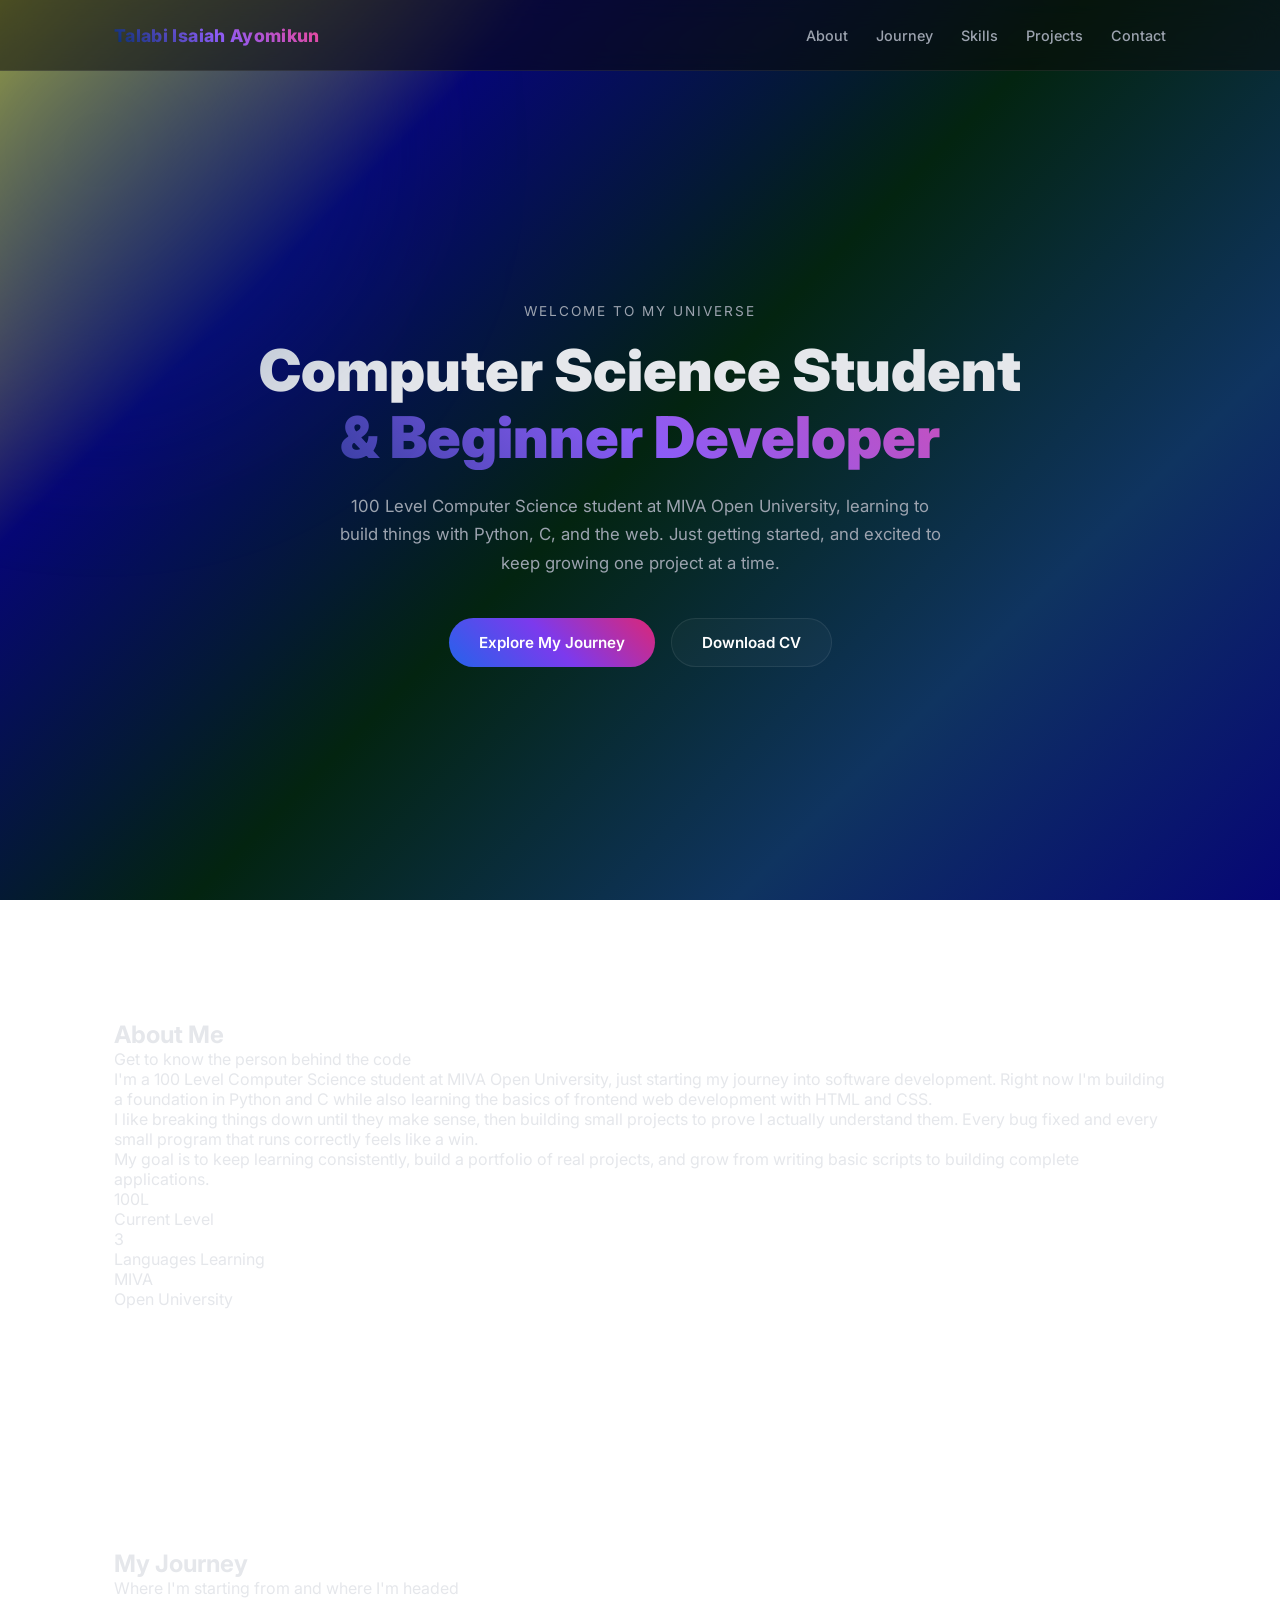
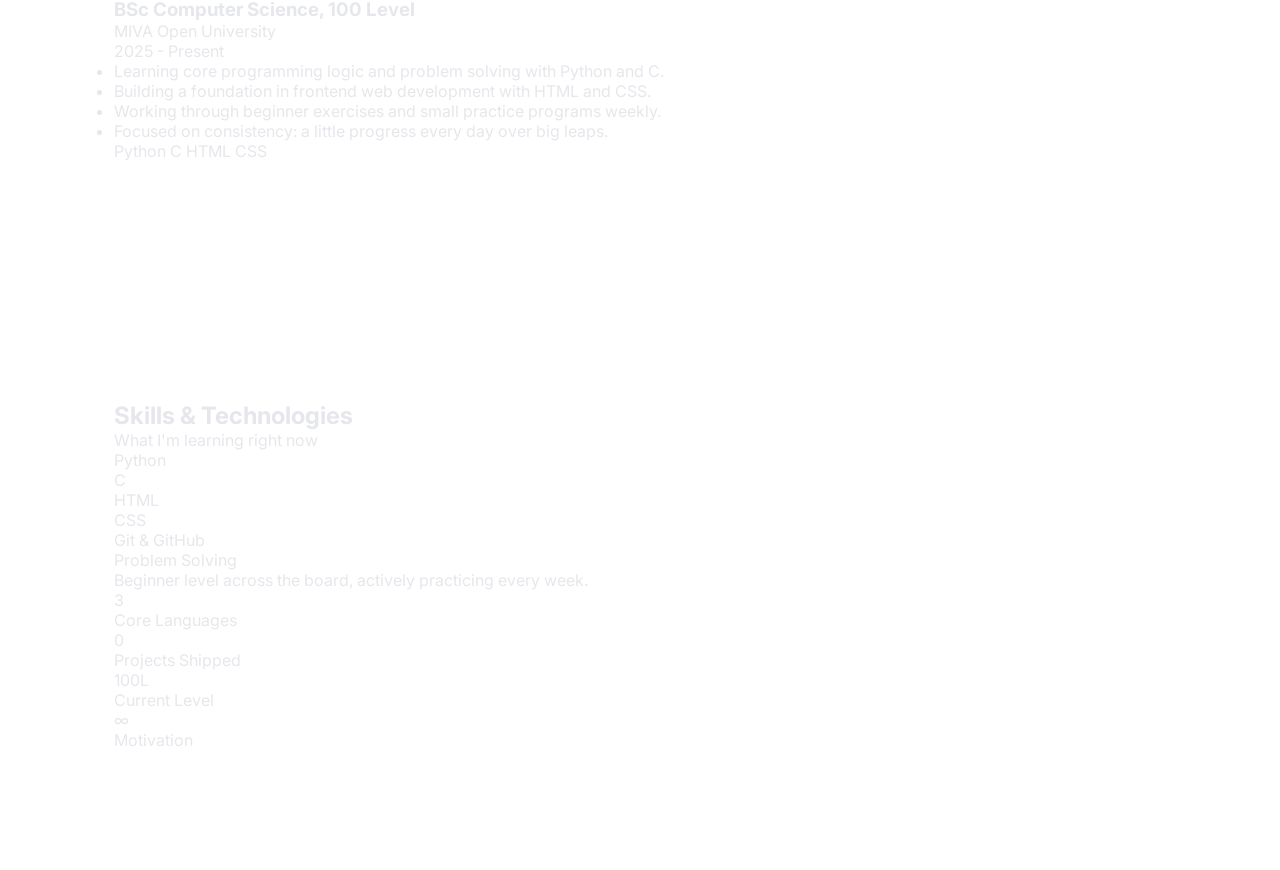
==== index.html @ 79f6e49f "first commit" ====
<!DOCTYPE html>
<html lang="en">
<head>
<meta charset="UTF-8">
<meta name="viewport" content="width=device-width, initial-scale=1.0">
<title>Talabi Isaiah Ayoikun - Portfolio</title>
<link rel="preconnect" href="https://fonts.googleapis.com">
<link rel="preconnect" href="https://fonts.gstatic.com" crossorigin>
<link href="https://fonts.googleapis.com/css2?family=Inter:wght@400;500;600;700;800;900&display=swap" rel="stylesheet">
<link rel="stylesheet" href="style.css">
</head>
<body>

<nav>
  <div class="container">
    <div class="logo"><span>Talabi Isaiah Ayomikun</span></div>
    <ul class="nav-links">
      <li><a href="#about">About</a></li>
      <li><a href="#journey">Journey</a></li>
      <li><a href="#skills">Skills</a></li>
      <li><a href="#projects">Projects</a></li>
      <li><a href="#contact">Contact</a></li>
    </ul>
  </div>
</nav>

<div class="glow" style="width:500px;height:500px;top:-100px;left:-150px;background:var(--blue);"></div>
<div class="glow" style="width:500px;height:500px;top:200px;right:-200px;background:var(--white);"></div>
<div class="glow" style="width:400px;height:400px;bottom:0;left:20%;background:var(--green);"></div>

<header class="hero" id="top">
  <div class="container hero-inner">
    <div class="eyebrow">Welcome to my universe</div>
    <h1 class="hero-title">
      Computer Science Student
      <span class="gradient-text">&amp; Beginner Developer</span>
    </h1>
    <p class="lede">
      100 Level Computer Science student at MIVA Open University, learning to build things
      with Python, C, and the web. Just getting started, and excited to keep growing one
      project at a time.
    </p>
    <div class="btn-row">
      <a href="#projects" class="btn btn-primary">Explore My Journey</a>
      <a href="#" class="btn btn-secondary">Download CV</a>
    </div>
  </div>
</header>

<section id="about">
  <div class="container">
    <h2 class="sec-eyebrow">About <span class="accent">Me</span></h2>
    <p class="sec-sub">Get to know the person behind the code</p>
    <div class="about-grid">
      <div class="about-text">
        <p>
          I'm a 100 Level Computer Science student at MIVA Open University, just starting my
          journey into software development. Right now I'm building a foundation in Python
          and C while also learning the basics of frontend web development with HTML and CSS.
        </p>
        <p>
          I like breaking things down until they make sense, then building small projects to
          prove I actually understand them. Every bug fixed and every small program that runs
          correctly feels like a win.
        </p>
        <p>
          My goal is to keep learning consistently, build a portfolio of real projects, and
          grow from writing basic scripts to building complete applications.
        </p>
      </div>
      <div class="stats-row" style="align-self:start;">
        <div class="stat">
          <div class="num">100L</div>
          <div class="label">Current Level</div>
        </div>
        <div class="stat">
          <div class="num">3</div>
          <div class="label">Languages Learning</div>
        </div>
        <div class="stat">
          <div class="num">MIVA</div>
          <div class="label">Open University</div>
        </div>
      </div>
    </div>
  </div>
</section>

<section id="journey">
  <div class="container">
    <h2 class="sec-eyebrow">My <span class="accent">Journey</span></h2>
    <p class="sec-sub">Where I'm starting from and where I'm headed</p>
    <div class="timeline">
      <div class="timeline-item">
        <h3>BSc Computer Science, 100 Level</h3>
        <div class="org">MIVA Open University</div>
        <div class="date">2025 - Present</div>
        <ul>
          <li>Learning core programming logic and problem solving with Python and C.</li>
          <li>Building a foundation in frontend web development with HTML and CSS.</li>
          <li>Working through beginner exercises and small practice programs weekly. </li>
          <li>Focused on consistency: a little progress every day over big leaps.</li>
        </ul>
        <div class="tag-row">
          <span class="tag">Python</span>
          <span class="tag">C</span>
          <span class="tag">HTML</span>
          <span class="tag">CSS</span>
        </div>
      </div>
    </div>
  </div>
</section>

<section id="skills">
  <div class="container">
    <h2 class="sec-eyebrow">Skills &amp; <span class="accent">Technologies</span></h2>
    <p class="sec-sub">What I'm learning right now</p>
    <div class="skills-grid">
      <div class="skill-pill"><span class="spark"></span>Python</div>
      <div class="skill-pill"><span class="spark"></span>C</div>
      <div class="skill-pill"><span class="spark"></span>HTML</div>
      <div class="skill-pill"><span class="spark"></span>CSS</div>
      <div class="skill-pill"><span class="spark"></span>Git &amp; GitHub</div>
      <div class="skill-pill"><span class="spark"></span>Problem Solving</div>
    </div>
    <p class="skill-note">Beginner level across the board, actively practicing every week.</p>
    <div class="skills-stats">
      <div class="stat"><span class="icon"></span><div class="num">3</div><div class="label">Core Languages</div></div>
      <div class="stat"><span class="icon"></span><div class="num">0</div><div class="label">Projects Shipped</div></div>
      <div class="stat"><span class="icon"></span><div class="num">100L</div><div class="label">Current Level</div></div>
      <div class="stat"><span class="icon"></span><div class="num">∞</div><div class="label">Motivation</div></div>
    </div>
  </div>
</section>
---- style.css ----
:root{
    --bg-1:#d2cd33;
    --bg-2:#060675;
    --bg-3:#032410;
    --bg-4:#0f3460;
    --blue:#062e6e;
    --purple:#8b5cf6;
    --pink:#ec4899;
    --text-main:#fff;
    --text-dim:#9ca3af;
    --text-dim2:#e5e7eb;
    --card-border:rgba(255,255,255,.08);
    --card-bg:rgba(255,255,255,.03);
  }

  *{margin:0;padding:0;box-sizing:border-box;}

  html{scroll-behavior:smooth;}

  body{
    font-family:'Inter',sans-serif;
    background:linear-gradient(135deg,var(--bg-1),var(--bg-2) 25%,var(--bg-3) 50%,var(--bg-4) 75%,var(--bg-2));
    background-attachment:fixed;
    color:var(--text-dim2);
    min-height:100vh;
    overflow-x:hidden;
  }

  a{color:inherit;text-decoration:none;}

  .container{
    max-width:1100px;
    margin:0 auto;
    padding:0 24px;
  }

  /* Nav */
  nav{
    position:fixed;
    top:0;left:0;right:0;
    z-index:100;
    background:rgba(10,10,10,.55);
    backdrop-filter:blur(14px);
    border-bottom:1px solid var(--card-border);
  }
  nav .container{
    display:flex;
    align-items:center;
    justify-content:space-between;
    height:70px;
  }
  .logo{font-weight:800;font-size:1.1rem;letter-spacing:.02em;}
  .logo span{
    background:linear-gradient(45deg,var(--blue),var(--purple),var(--pink));
    -webkit-background-clip:text;
    background-clip:text;
    color:transparent;
  }
  .nav-links{display:flex;gap:28px;list-style:none;}
  .nav-links a{
    font-size:.9rem;
    font-weight:500;
    color:var(--text-dim);
    transition:color .2s ease;
  }
  .nav-links a:hover{color:#fff;}

  /* Glow blobs */
  .glow{
    position:absolute;
    border-radius:50%;
    filter:blur(90px);
    opacity:.35;
    pointer-events:none;
    z-index:0;
  }

  section{position:relative;z-index:1;padding:120px 0;}

  /* Hero */
  .hero{
    min-height:100vh;
    display:flex;
    align-items:center;
    padding-top:70px;
  }
  .hero-inner{text-align:center;width:100%;}
  .eyebrow{
    font-size:.85rem;
    letter-spacing:.15em;
    text-transform:uppercase;
    color:var(--text-dim);
    margin-bottom:18px;
  }
  h1.hero-title{
    font-size:clamp(2.4rem,6vw,3.6rem);
    font-weight:900;
    line-height:1.15;
    margin-bottom:22px;
  }
  h1.hero-title .gradient-text{
    display:block;
    background:linear-gradient(45deg,var(--blue),var(--purple),var(--pink));
    -webkit-background-clip:text;
    background-clip:text;
    color:transparent;
  }
  .hero p.lede{
    max-width:620px;
    margin:0 auto 40px;
    color:var(--text-dim);
    font-size:1.05rem;
    line-height:1.7;
  }
  .btn-row{display:flex;gap:16px;justify-content:center;flex-wrap:wrap;}
  .btn{
    padding:14px 30px;
    border-radius:999px;
    font-weight:600;
    font-size:.95rem;
    cursor:pointer;
    border:1px solid var(--card-border);
    transition:transform .2s ease, box-shadow .2s ease;
    display:inline-flex;
    align-items:center;
    gap:8px;
  }
  .btn-primary{
    background:linear-gradient(45deg,#2563eb,#7c3aed,#db2777);
    color:#fff;
    border:none;
  }
  .btn-secondary{
    background:var(--card-bg);
    color:#fff;
  }
  .btn:hover{transform:translateY(-2px);box-shadow:0 10px 30px rgba(139,92,246,.25);}
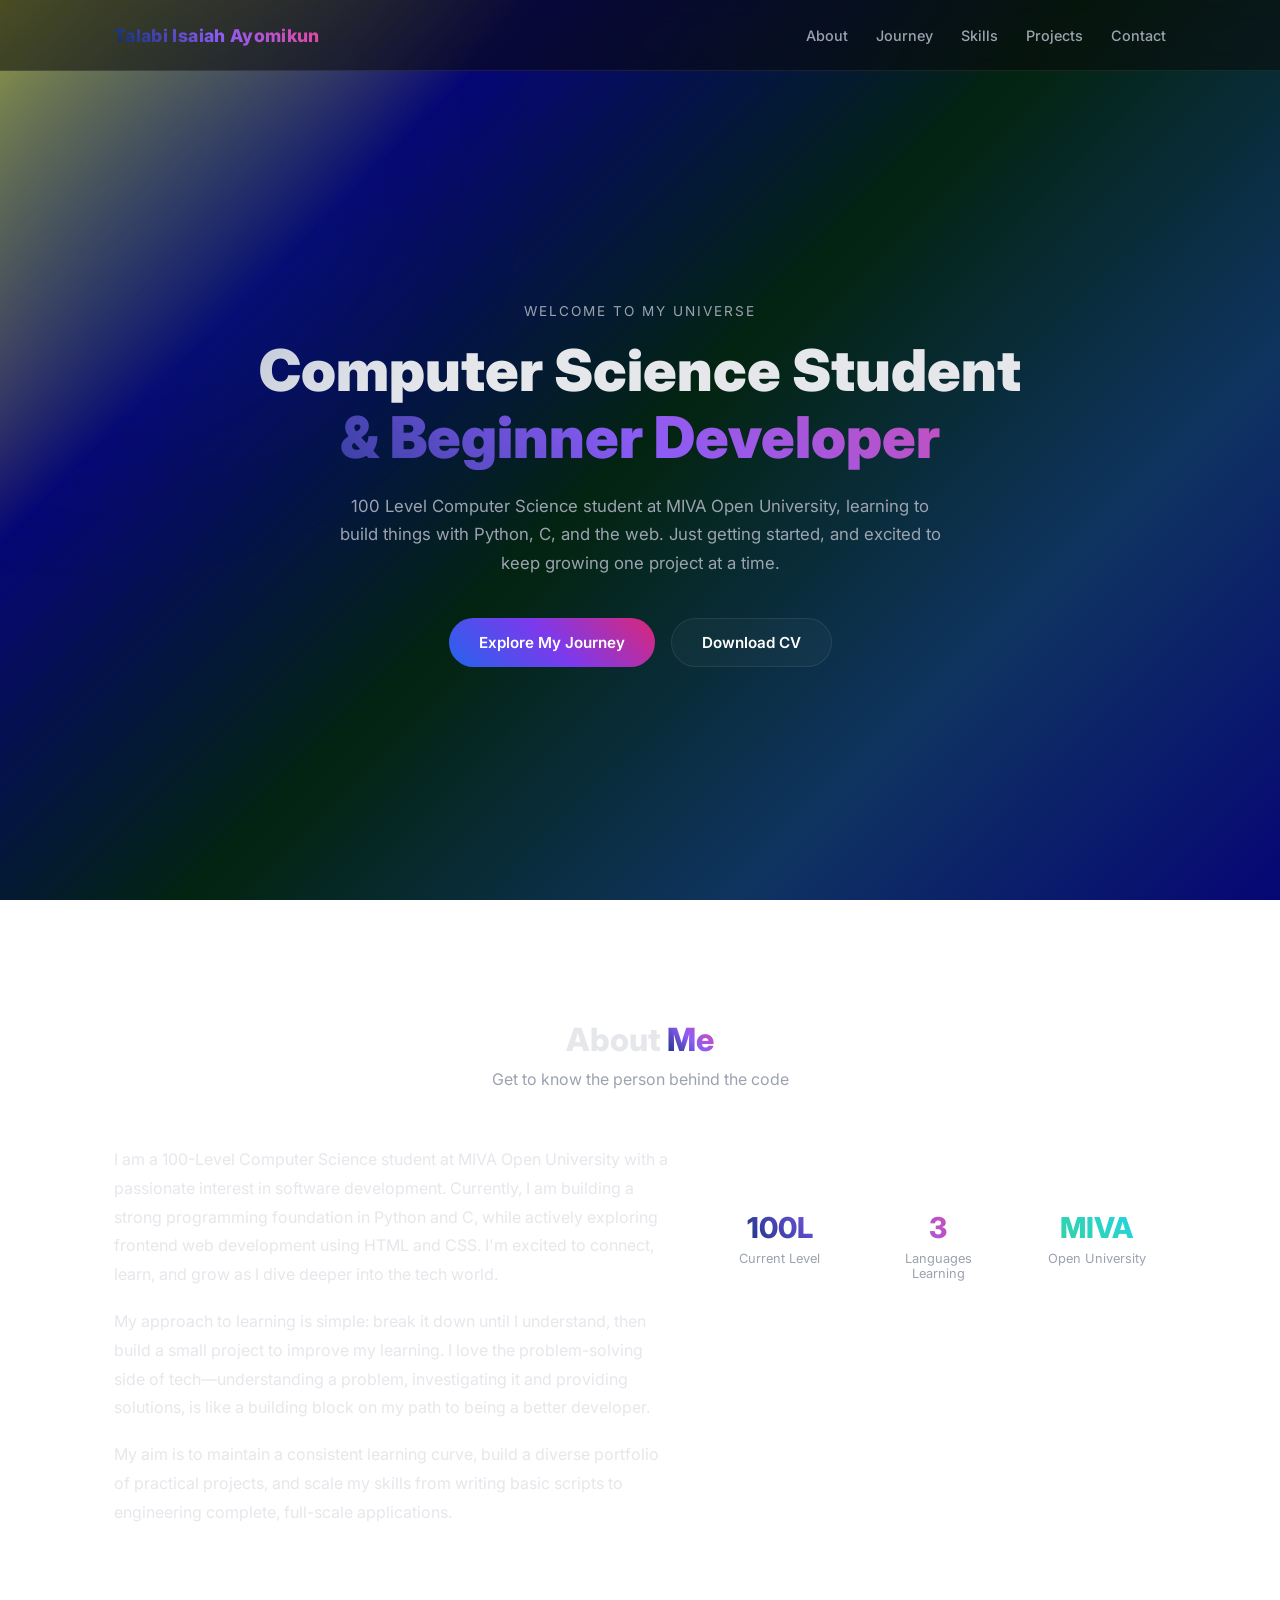
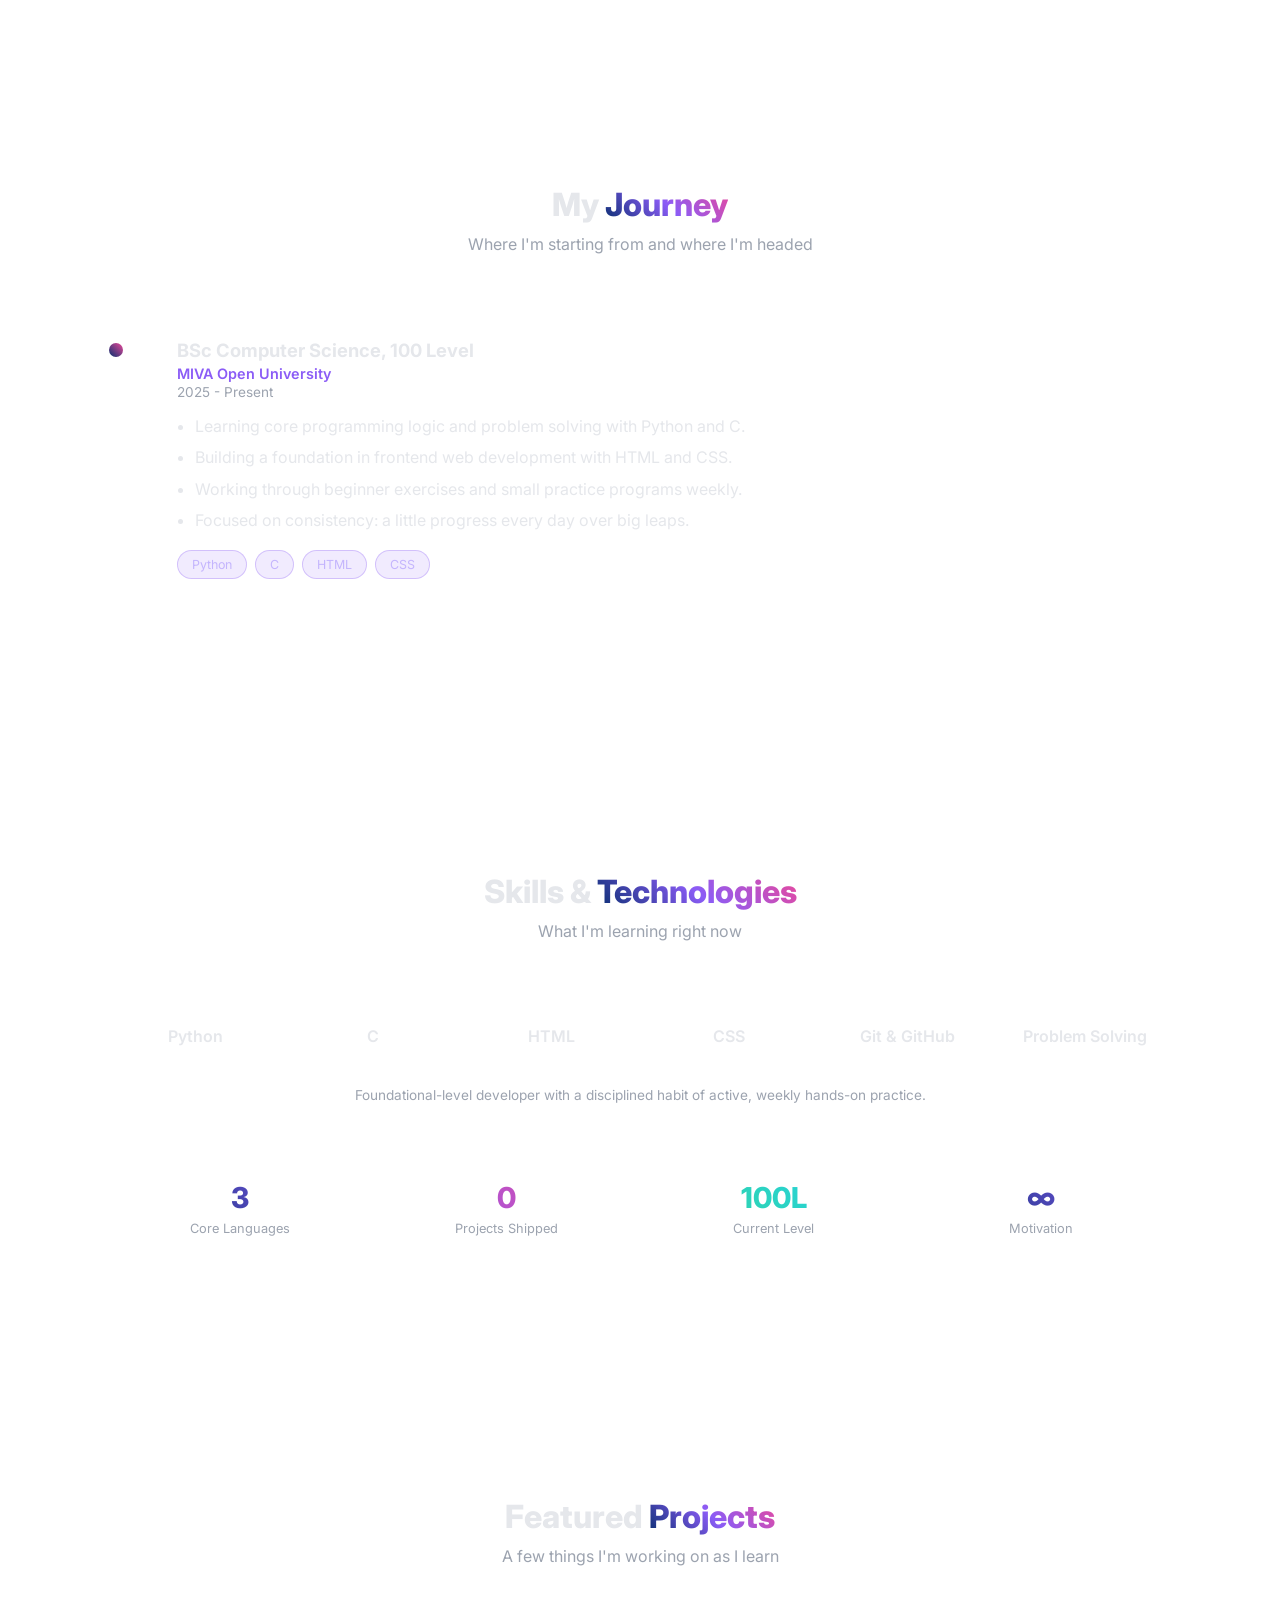
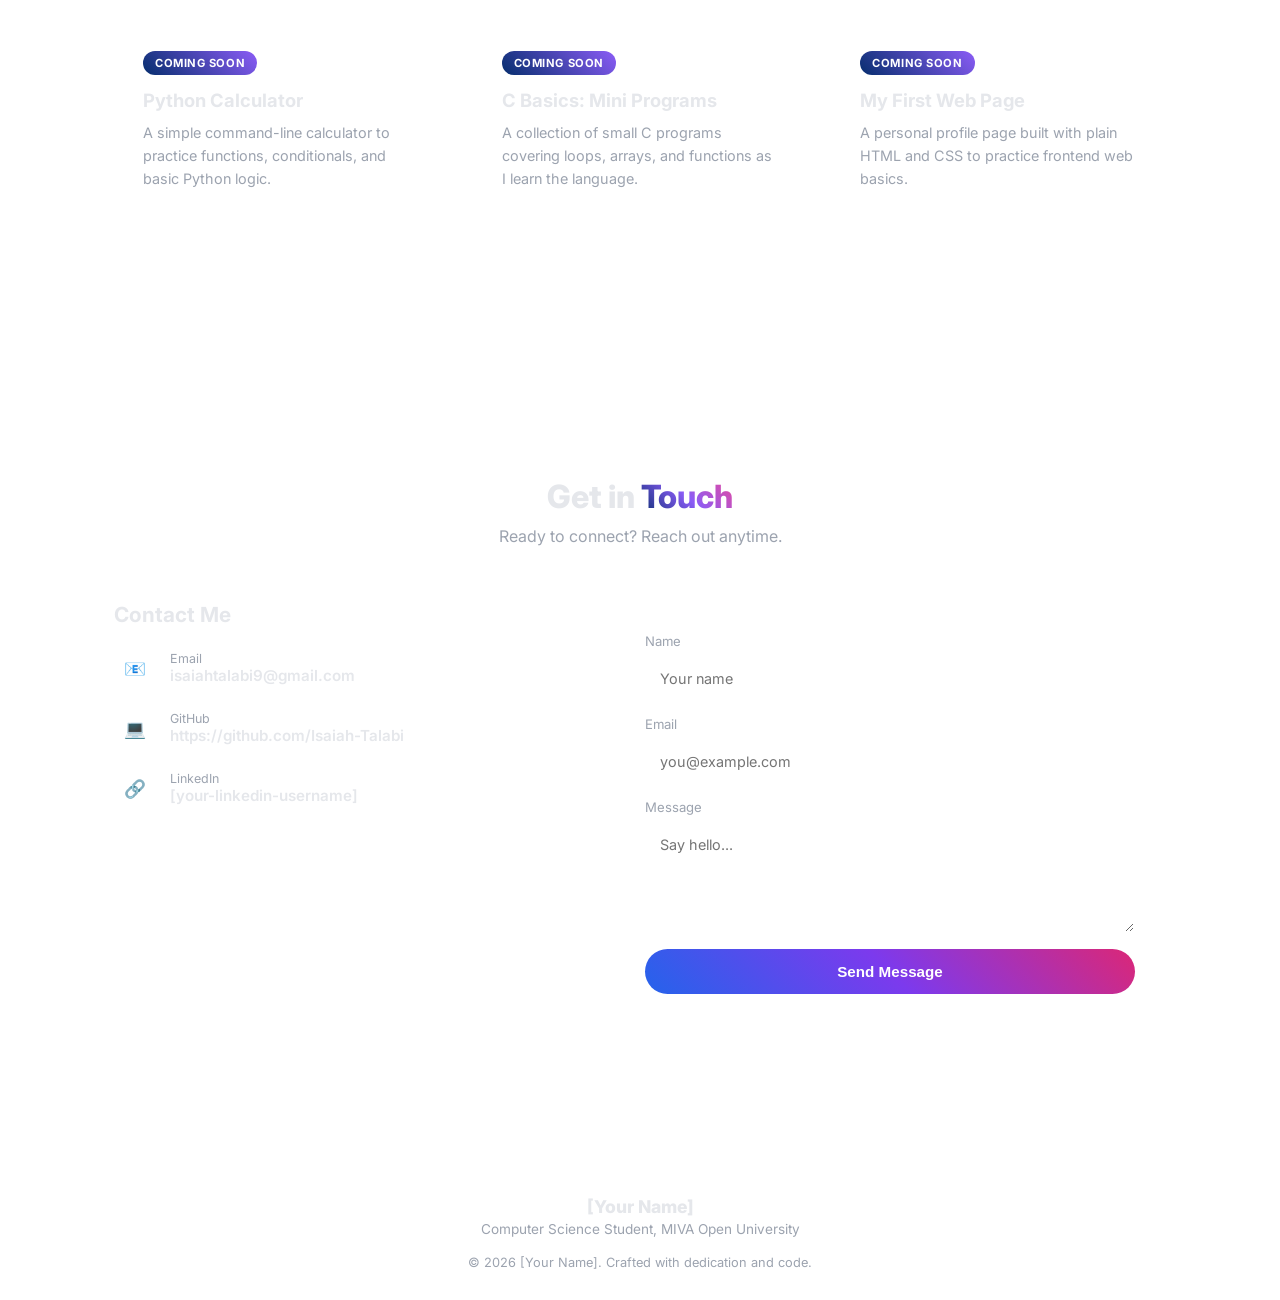
==== commit 4d4e28a9: "Added contact form, project and skills" ====
--- a/index.html
+++ b/index.html
@@ -54,18 +54,20 @@
     <div class="about-grid">
       <div class="about-text">
         <p>
-          I'm a 100 Level Computer Science student at MIVA Open University, just starting my
-          journey into software development. Right now I'm building a foundation in Python
-          and C while also learning the basics of frontend web development with HTML and CSS.
+          I am a 100-Level Computer Science student at MIVA Open University with a passionate
+           interest in software development. Currently, I am building a strong programming 
+           foundation in Python and C, while actively exploring frontend web development using 
+           HTML and CSS. I'm excited to connect, learn, and grow as I dive deeper into the tech world.
         </p>
         <p>
-          I like breaking things down until they make sense, then building small projects to
-          prove I actually understand them. Every bug fixed and every small program that runs
-          correctly feels like a win.
+          My approach to learning is simple: break it down until I understand, 
+          then build a small project to improve my learning. I love the problem-solving 
+          side of tech—understanding a problem, investigating it and providing solutions, 
+          is like a building block on my path to being a better developer.
         </p>
         <p>
-          My goal is to keep learning consistently, build a portfolio of real projects, and
-          grow from writing basic scripts to building complete applications.
+          My aim is to maintain a consistent learning curve, build a diverse portfolio of practical projects, 
+          and scale my skills from writing basic scripts to engineering complete, full-scale applications.
         </p>
       </div>
       <div class="stats-row" style="align-self:start;">
@@ -124,7 +126,7 @@
       <div class="skill-pill"><span class="spark"></span>Git &amp; GitHub</div>
       <div class="skill-pill"><span class="spark"></span>Problem Solving</div>
     </div>
-    <p class="skill-note">Beginner level across the board, actively practicing every week.</p>
+    <p class="skill-note">Foundational-level developer with a disciplined habit of active, weekly hands-on practice.</p>
     <div class="skills-stats">
       <div class="stat"><span class="icon"></span><div class="num">3</div><div class="label">Core Languages</div></div>
       <div class="stat"><span class="icon"></span><div class="num">0</div><div class="label">Projects Shipped</div></div>
@@ -132,4 +134,82 @@
       <div class="stat"><span class="icon"></span><div class="num">∞</div><div class="label">Motivation</div></div>
     </div>
   </div>
-</section>+</section>
+
+<section id="projects">
+  <div class="container">
+    <h2 class="sec-eyebrow">Featured <span class="accent">Projects</span></h2>
+    <p class="sec-sub">A few things I'm working on as I learn</p>
+    <div class="projects-grid">
+      <div class="project-card">
+        <span class="badge-soon">Coming Soon</span>
+        <h3>Python Calculator</h3>
+        <p>A simple command-line calculator to practice functions, conditionals, and basic Python logic.</p>
+      </div>
+      <div class="project-card">
+        <span class="badge-soon">Coming Soon</span>
+        <h3>C Basics: Mini Programs</h3>
+        <p>A collection of small C programs covering loops, arrays, and functions as I learn the language.</p>
+      </div>
+      <div class="project-card">
+        <span class="badge-soon">Coming Soon</span>
+        <h3>My First Web Page</h3>
+        <p>A personal profile page built with plain HTML and CSS to practice frontend web basics.</p>
+      </div>
+    </div>
+  </div>
+</section>
+
+<section id="contact">
+  <div class="container">
+    <h2 class="sec-eyebrow">Get in <span class="accent">Touch</span></h2>
+    <p class="sec-sub">Ready to connect? Reach out anytime.</p>
+    <div class="contact-wrap">
+      <div class="contact-info">
+        <h3>Contact Me</h3>
+        <div class="contact-item">
+          <div class="ico">📧</div>
+          <div>
+            <div class="lbl">Email</div>
+            <div class="val">isaiahtalabi9@gmail.com</div>
+          </div>
+        </div>
+        <div class="contact-item">
+          <div class="ico">💻</div>
+          <div>
+            <div class="lbl">GitHub</div>
+            <div class="val">https://github.com/Isaiah-Talabi</div>
+          </div>
+        </div>
+        <div class="contact-item">
+          <div class="ico">🔗</div>
+          <div>
+            <div class="lbl">LinkedIn</div>
+            <div class="val">[your-linkedin-username]</div>
+          </div>
+        </div>
+      </div>
+      <form id="contact-form">
+        <label for="name">Name</label>
+        <input type="text" id="name" placeholder="Your name">
+        <label for="email">Email</label>
+        <input type="email" id="email" placeholder="you@example.com">
+        <label for="message">Message</label>
+        <textarea id="message" placeholder="Say hello..."></textarea>
+        <button type="submit" class="btn btn-primary" style="justify-content:center;">Send Message</button>
+      </form>
+    </div>
+  </div>
+</section>
+
+<footer>
+  <div class="container">
+    <div class="f-name">[Your Name]</div>
+    <div class="f-role">Computer Science Student, MIVA Open University</div>
+    <div class="f-copy">© 2026 [Your Name]. Crafted with dedication and code.</div>
+  </div>
+</footer>
+
+<script src="script.js"></script>
+</body>
+</html>
--- a/style.css
+++ b/style.css
@@ -134,4 +134,230 @@
     background:var(--card-bg);
     color:#fff;
   }
-  .btn:hover{transform:translateY(-2px);box-shadow:0 10px 30px rgba(139,92,246,.25);}+  .btn:hover{transform:translateY(-2px);box-shadow:0 10px 30px rgba(139,92,246,.25);}
+
+  /* Section headers */
+  .sec-eyebrow{
+    text-align:center;
+    font-size:2rem;
+    font-weight:800;
+    margin-bottom:10px;
+  }
+  .sec-eyebrow .accent{
+    background:linear-gradient(45deg,var(--blue),var(--purple),var(--pink));
+    -webkit-background-clip:text;
+    background-clip:text;
+    color:transparent;
+  }
+  .sec-sub{
+    text-align:center;
+    color:var(--text-dim);
+    margin-bottom:56px;
+    font-size:1rem;
+  }
+  .divider{
+    width:70px;height:3px;margin:14px auto 0;
+    background:linear-gradient(90deg,var(--pink),var(--purple));
+    border-radius:3px;
+  }
+
+  /* About */
+  .about-grid{
+    display:grid;
+    grid-template-columns:1fr;
+    gap:40px;
+  }
+  .about-text p{margin-bottom:18px;color:var(--text-dim2);line-height:1.8;}
+  .stats-row{
+    display:grid;
+    grid-template-columns:repeat(3,1fr);
+    gap:20px;
+    margin-top:40px;
+  }
+  .stat{
+    background:var(--card-bg);
+    border:1px solid var(--card-border);
+    border-radius:16px;
+    padding:24px 12px;
+    text-align:center;
+  }
+  .stat .num{
+    font-size:1.8rem;
+    font-weight:800;
+    background:linear-gradient(45deg,var(--blue),var(--purple));
+    -webkit-background-clip:text;
+    background-clip:text;
+    color:transparent;
+  }
+  .stat:nth-child(2) .num{background:linear-gradient(45deg,var(--purple),var(--pink));-webkit-background-clip:text;background-clip:text;}
+  .stat:nth-child(3) .num{background:linear-gradient(45deg,#34d399,#22d3ee);-webkit-background-clip:text;background-clip:text;}
+  .stat .label{font-size:.8rem;color:var(--text-dim);margin-top:6px;}
+
+  /* Timeline / Journey */
+  .timeline{
+    position:relative;
+    padding-left:32px;
+    border-left:2px solid var(--card-border);
+  }
+  .timeline-item{
+    position:relative;
+    background:var(--card-bg);
+    border:1px solid var(--card-border);
+    border-radius:16px;
+    padding:28px;
+    margin-bottom:24px;
+  }
+  .timeline-item::before{
+    content:'';
+    position:absolute;
+    left:-40px;
+    top:32px;
+    width:14px;height:14px;
+    border-radius:50%;
+    background:linear-gradient(45deg,var(--blue),var(--pink));
+  }
+  .timeline-item h3{font-size:1.15rem;margin-bottom:4px;}
+  .timeline-item .org{color:var(--purple);font-weight:600;font-size:.9rem;margin-bottom:2px;}
+  .timeline-item .date{color:var(--text-dim);font-size:.85rem;margin-bottom:14px;}
+  .timeline-item ul{margin:0 0 16px 18px;color:var(--text-dim2);}
+  .timeline-item li{margin-bottom:6px;line-height:1.6;}
+  .tag-row{display:flex;flex-wrap:wrap;gap:8px;}
+  .tag{
+    font-size:.78rem;
+    padding:6px 14px;
+    border-radius:999px;
+    background:rgba(139,92,246,.12);
+    border:1px solid rgba(139,92,246,.3);
+    color:#c4b5fd;
+  }
+
+  /* Skills */
+  .skills-grid{
+    display:grid;
+    grid-template-columns:repeat(auto-fit,minmax(140px,1fr));
+    gap:16px;
+    margin-bottom:50px;
+  }
+  .skill-pill{
+    background:var(--card-bg);
+    border:1px solid var(--card-border);
+    border-radius:14px;
+    padding:20px 14px;
+    text-align:center;
+    font-weight:600;
+    transition:transform .2s ease, border-color .2s ease;
+  }
+  .skill-pill:hover{transform:translateY(-4px);border-color:var(--purple);}
+  .skill-pill .spark{display:block;margin-bottom:8px;font-size:1.1rem;}
+  .skill-note{
+    text-align:center;
+    color:var(--text-dim);
+    font-size:.85rem;
+    margin-top:-30px;
+    margin-bottom:50px;
+  }
+  .skills-stats{
+    display:grid;
+    grid-template-columns:repeat(4,1fr);
+    gap:16px;
+  }
+  .skills-stats .stat{padding:20px 8px;}
+  .skills-stats .icon{font-size:1.3rem;display:block;margin-bottom:6px;}
+
+  /* Projects */
+  .projects-grid{
+    display:grid;
+    grid-template-columns:repeat(auto-fit,minmax(280px,1fr));
+    gap:24px;
+  }
+  .project-card{
+    background:var(--card-bg);
+    border:1px dashed var(--card-border);
+    border-radius:18px;
+    padding:28px;
+    position:relative;
+  }
+  .badge-soon{
+    display:inline-block;
+    font-size:.7rem;
+    font-weight:700;
+    letter-spacing:.05em;
+    text-transform:uppercase;
+    padding:5px 12px;
+    border-radius:999px;
+    background:linear-gradient(45deg,var(--blue),var(--purple));
+    color:#fff;
+    margin-bottom:14px;
+  }
+  .project-card h3{font-size:1.15rem;margin-bottom:10px;}
+  .project-card p{color:var(--text-dim);font-size:.9rem;line-height:1.6;margin-bottom:18px;}
+
+  /* Contact */
+  .contact-wrap{
+    display:grid;
+    grid-template-columns:1fr 1.2fr;
+    gap:40px;
+  }
+  .contact-info h3{font-size:1.3rem;margin-bottom:20px;}
+  .contact-item{
+    display:flex;
+    align-items:center;
+    gap:14px;
+    margin-bottom:18px;
+  }
+  .contact-item .ico{
+    width:42px;height:42px;
+    border-radius:12px;
+    background:var(--card-bg);
+    border:1px solid var(--card-border);
+    display:flex;align-items:center;justify-content:center;
+    font-size:1.1rem;
+  }
+  .contact-item .lbl{font-size:.78rem;color:var(--text-dim);}
+  .contact-item .val{font-weight:600;font-size:.95rem;}
+
+  form{
+    background:var(--card-bg);
+    border:1px solid var(--card-border);
+    border-radius:18px;
+    padding:30px;
+    display:flex;
+    flex-direction:column;
+    gap:16px;
+  }
+  form label{font-size:.82rem;color:var(--text-dim);margin-bottom:-8px;}
+  form input, form textarea{
+    background:rgba(255,255,255,.04);
+    border:1px solid var(--card-border);
+    border-radius:10px;
+    padding:12px 14px;
+    color:#fff;
+    font-family:inherit;
+    font-size:.9rem;
+  }
+  form textarea{resize:vertical;min-height:110px;}
+  form input:focus, form textarea:focus{outline:2px solid var(--purple);}
+
+  /* Footer */
+  footer{
+    padding:50px 0 30px;
+    text-align:center;
+    border-top:1px solid var(--card-border);
+  }
+  footer .f-name{font-weight:800;font-size:1.1rem;margin-bottom:4px;}
+  footer .f-role{color:var(--text-dim);font-size:.85rem;margin-bottom:18px;}
+  footer .f-copy{color:var(--text-dim);font-size:.8rem;}
+
+  @media(min-width:760px){
+    .about-grid{grid-template-columns:1.1fr .9fr;align-items:start;}
+  }
+  @media(max-width:760px){
+    .nav-links{display:none;}
+    .contact-wrap{grid-template-columns:1fr;}
+    .skills-stats{grid-template-columns:repeat(2,1fr);}
+  }
+
+  @media (prefers-reduced-motion: reduce){
+    html{scroll-behavior:auto;}
+    .btn, .skill-pill{transition:none;}
+  }
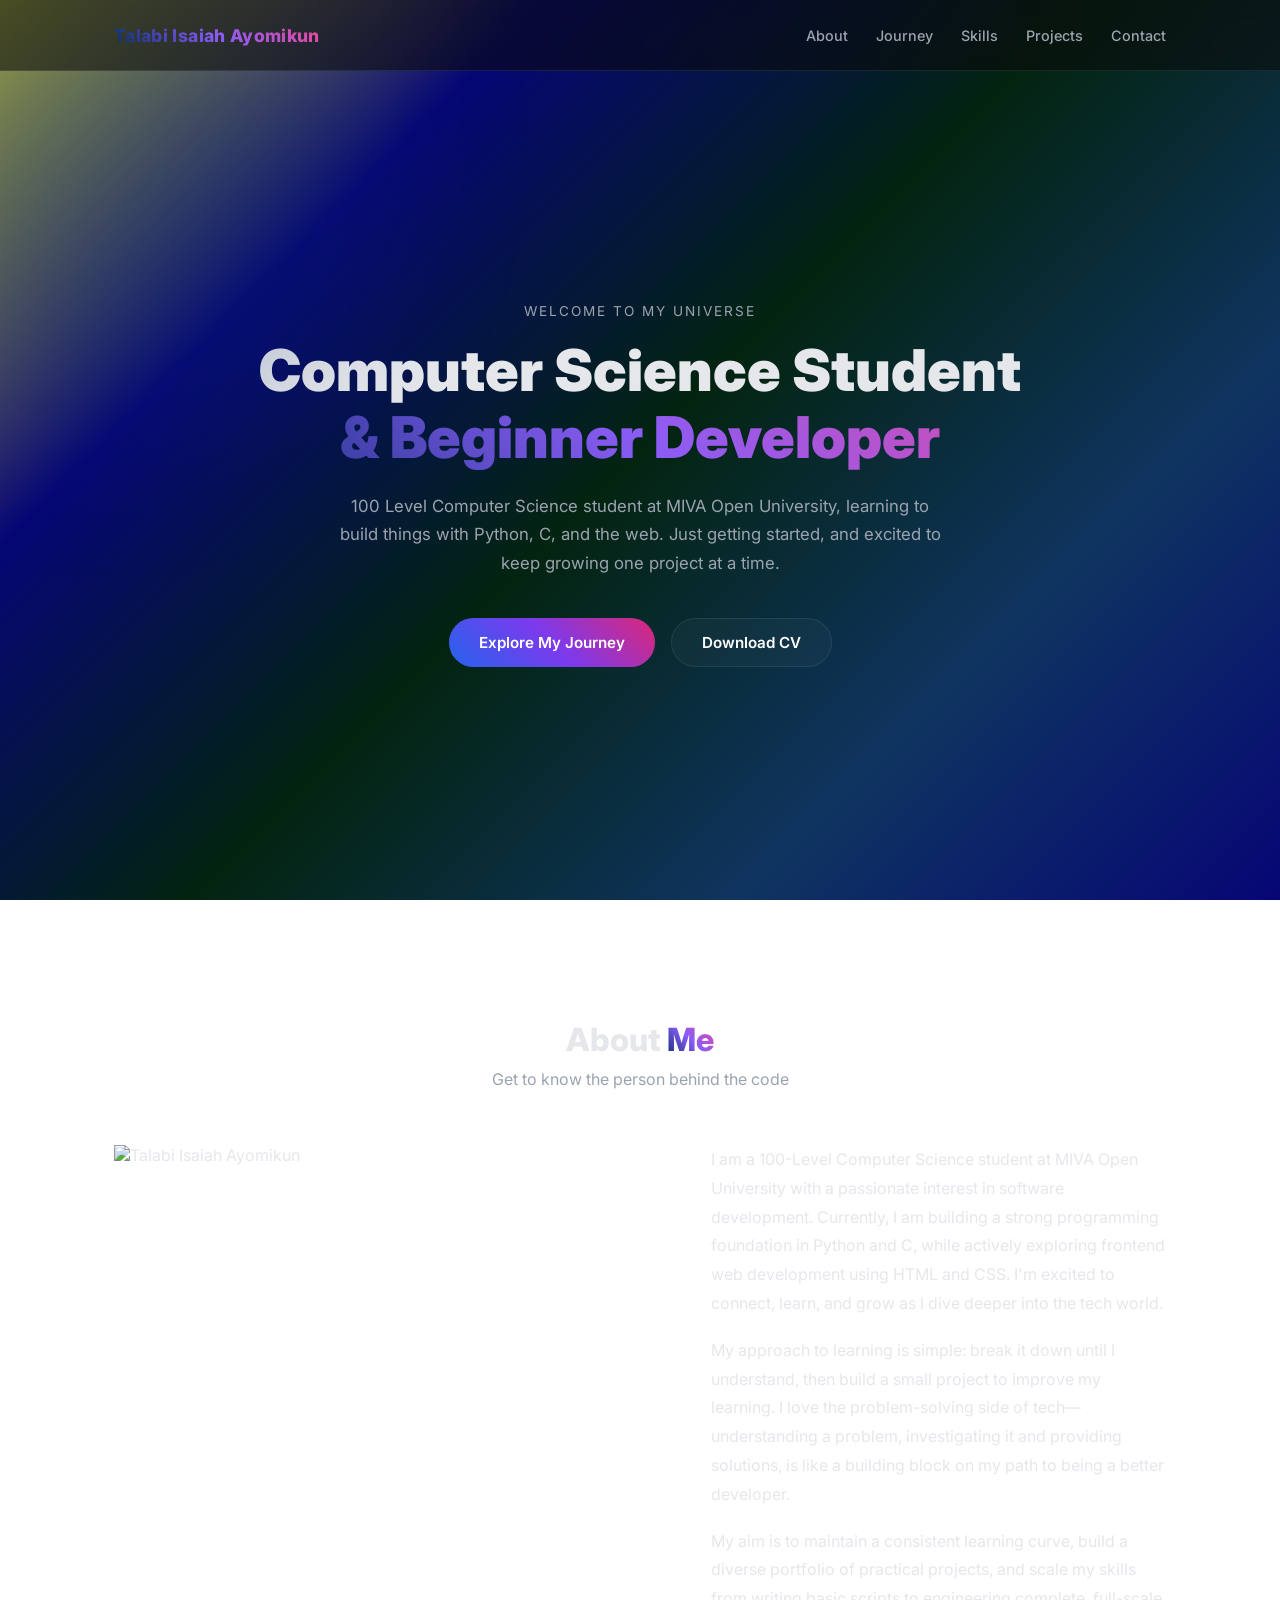
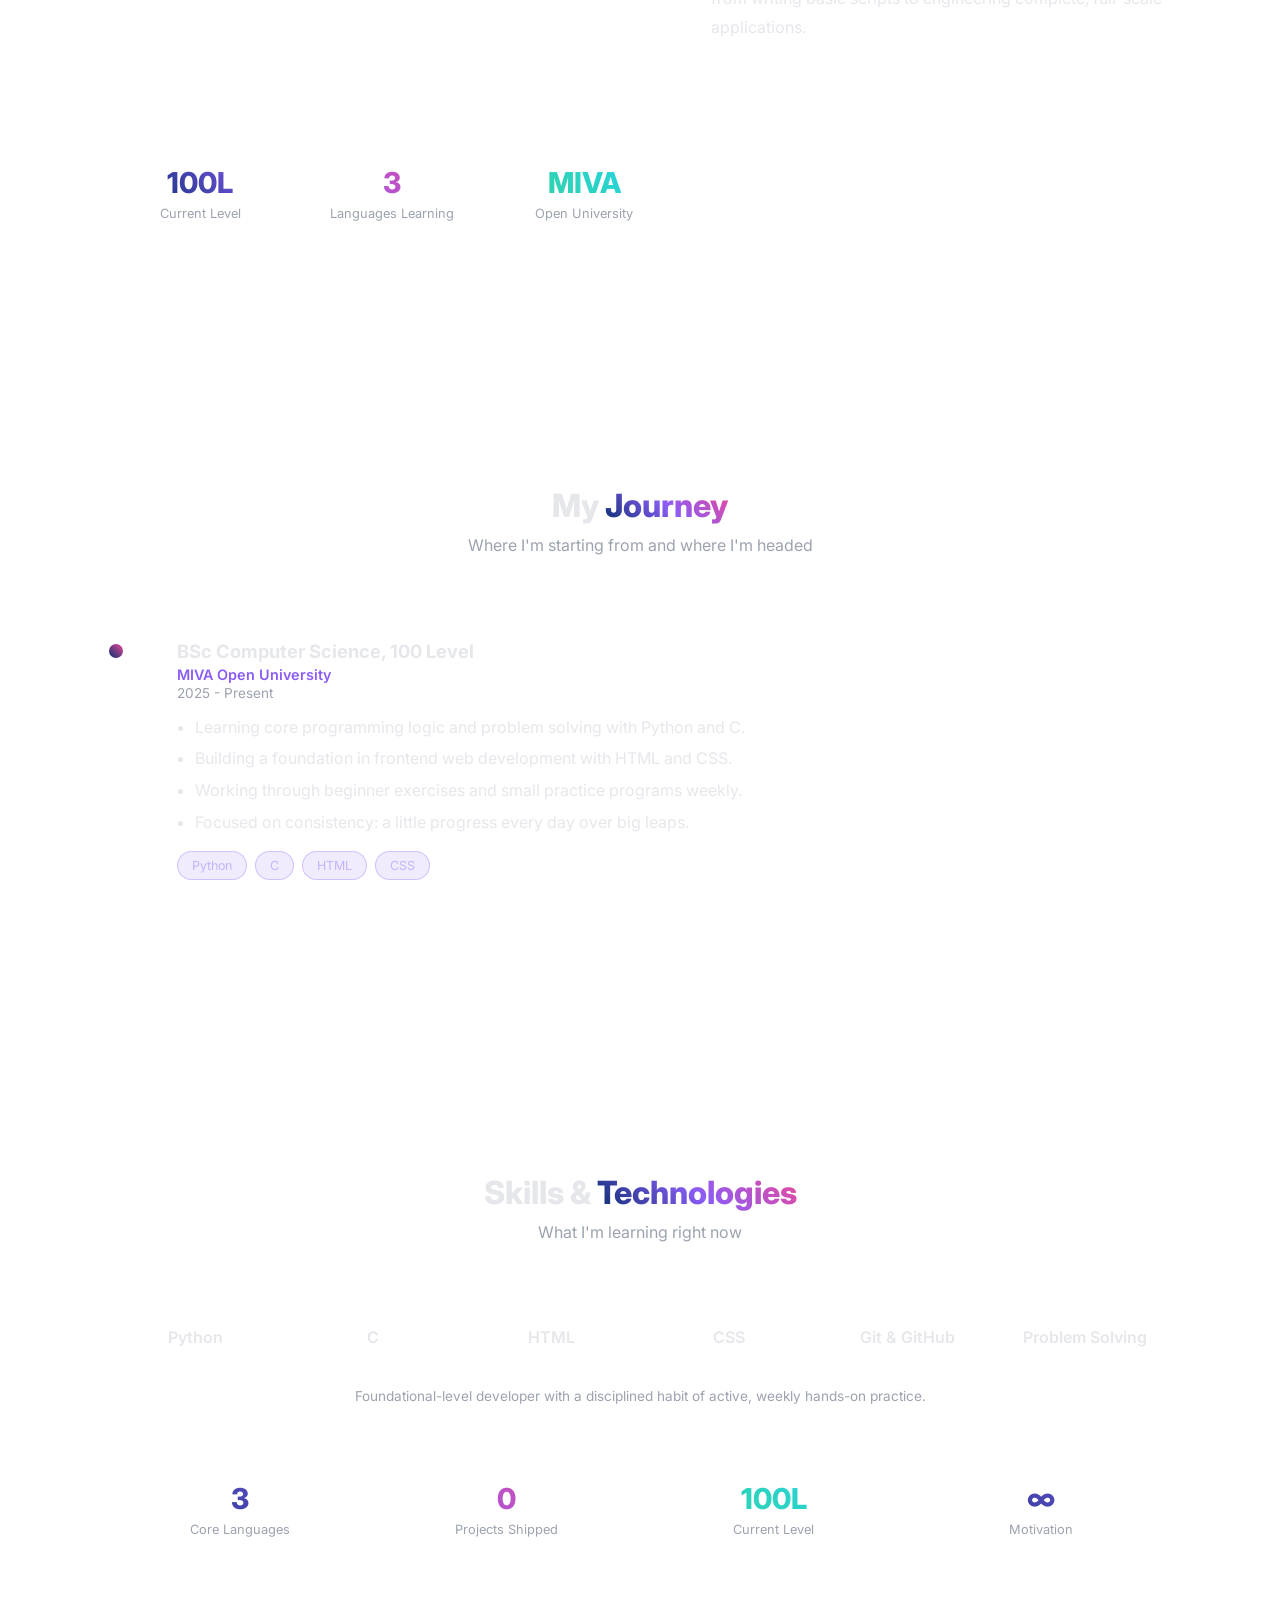
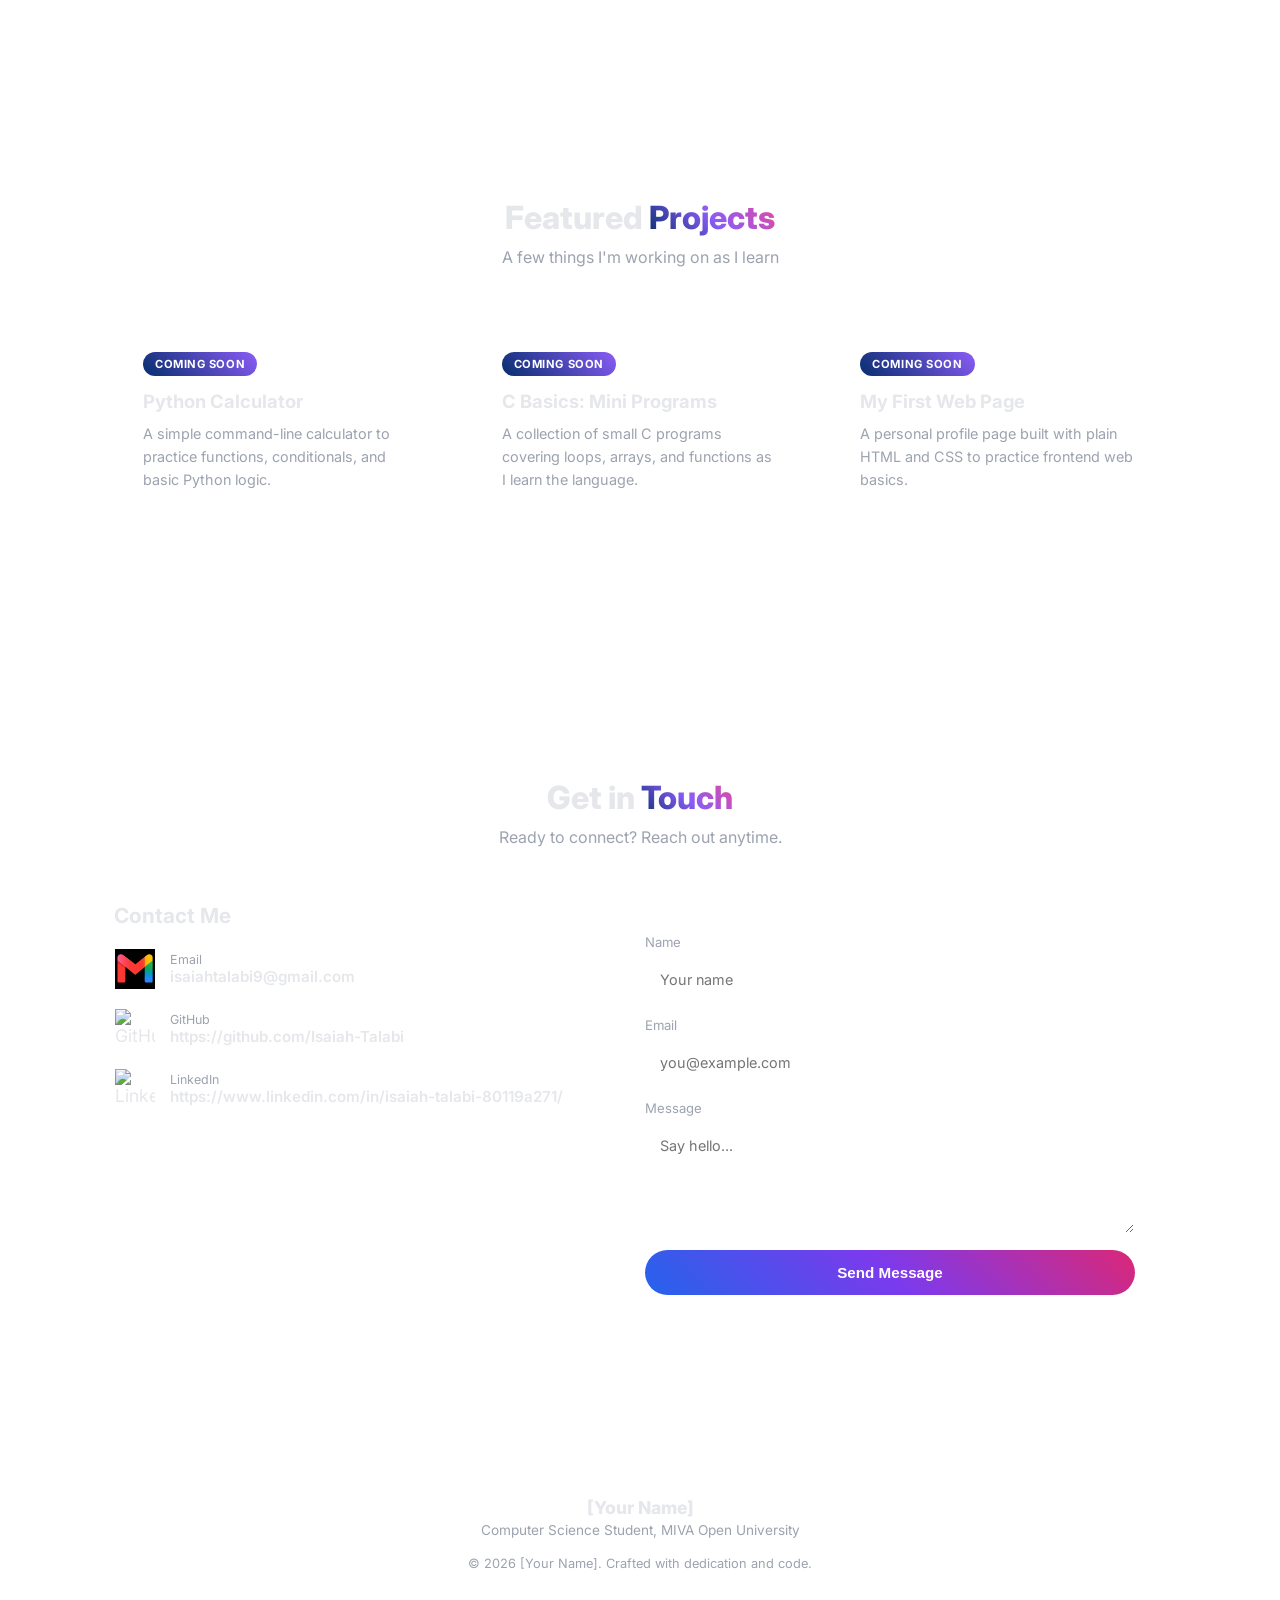
==== commit 36ba4335: "adding images and icon" ====
--- a/index.html
+++ b/index.html
@@ -52,6 +52,9 @@
     <h2 class="sec-eyebrow">About <span class="accent">Me</span></h2>
     <p class="sec-sub">Get to know the person behind the code</p>
     <div class="about-grid">
+      <div class="about-image">
+        <img src="images/BME.jpg" alt="Talabi Isaiah Ayomikun" width="300">
+      </div>
       <div class="about-text">
         <p>
           I am a 100-Level Computer Science student at MIVA Open University with a passionate
@@ -168,24 +171,30 @@
       <div class="contact-info">
         <h3>Contact Me</h3>
         <div class="contact-item">
-          <div class="ico">📧</div>
+          <div class="ico">
+            <img src="image/gmail icon.png" alt="Email Icon" width="40" height="40">
+          </div>
           <div>
             <div class="lbl">Email</div>
             <div class="val">isaiahtalabi9@gmail.com</div>
           </div>
         </div>
         <div class="contact-item">
-          <div class="ico">💻</div>
+          <div class="ico">
+            <img src="image/Github.png" alt="GitHub Icon" width="40" height="40">
+          </div>
           <div>
             <div class="lbl">GitHub</div>
             <div class="val">https://github.com/Isaiah-Talabi</div>
           </div>
         </div>
         <div class="contact-item">
-          <div class="ico">🔗</div>
+          <div class="ico">
+            <img src="image/Linkedin_icon.png" alt="Linkedin Icon" width="40" height="40">
+          </div>
           <div>
             <div class="lbl">LinkedIn</div>
-            <div class="val">[your-linkedin-username]</div>
+            <div class="val">https://www.linkedin.com/in/isaiah-talabi-80119a271/</div>
           </div>
         </div>
       </div>
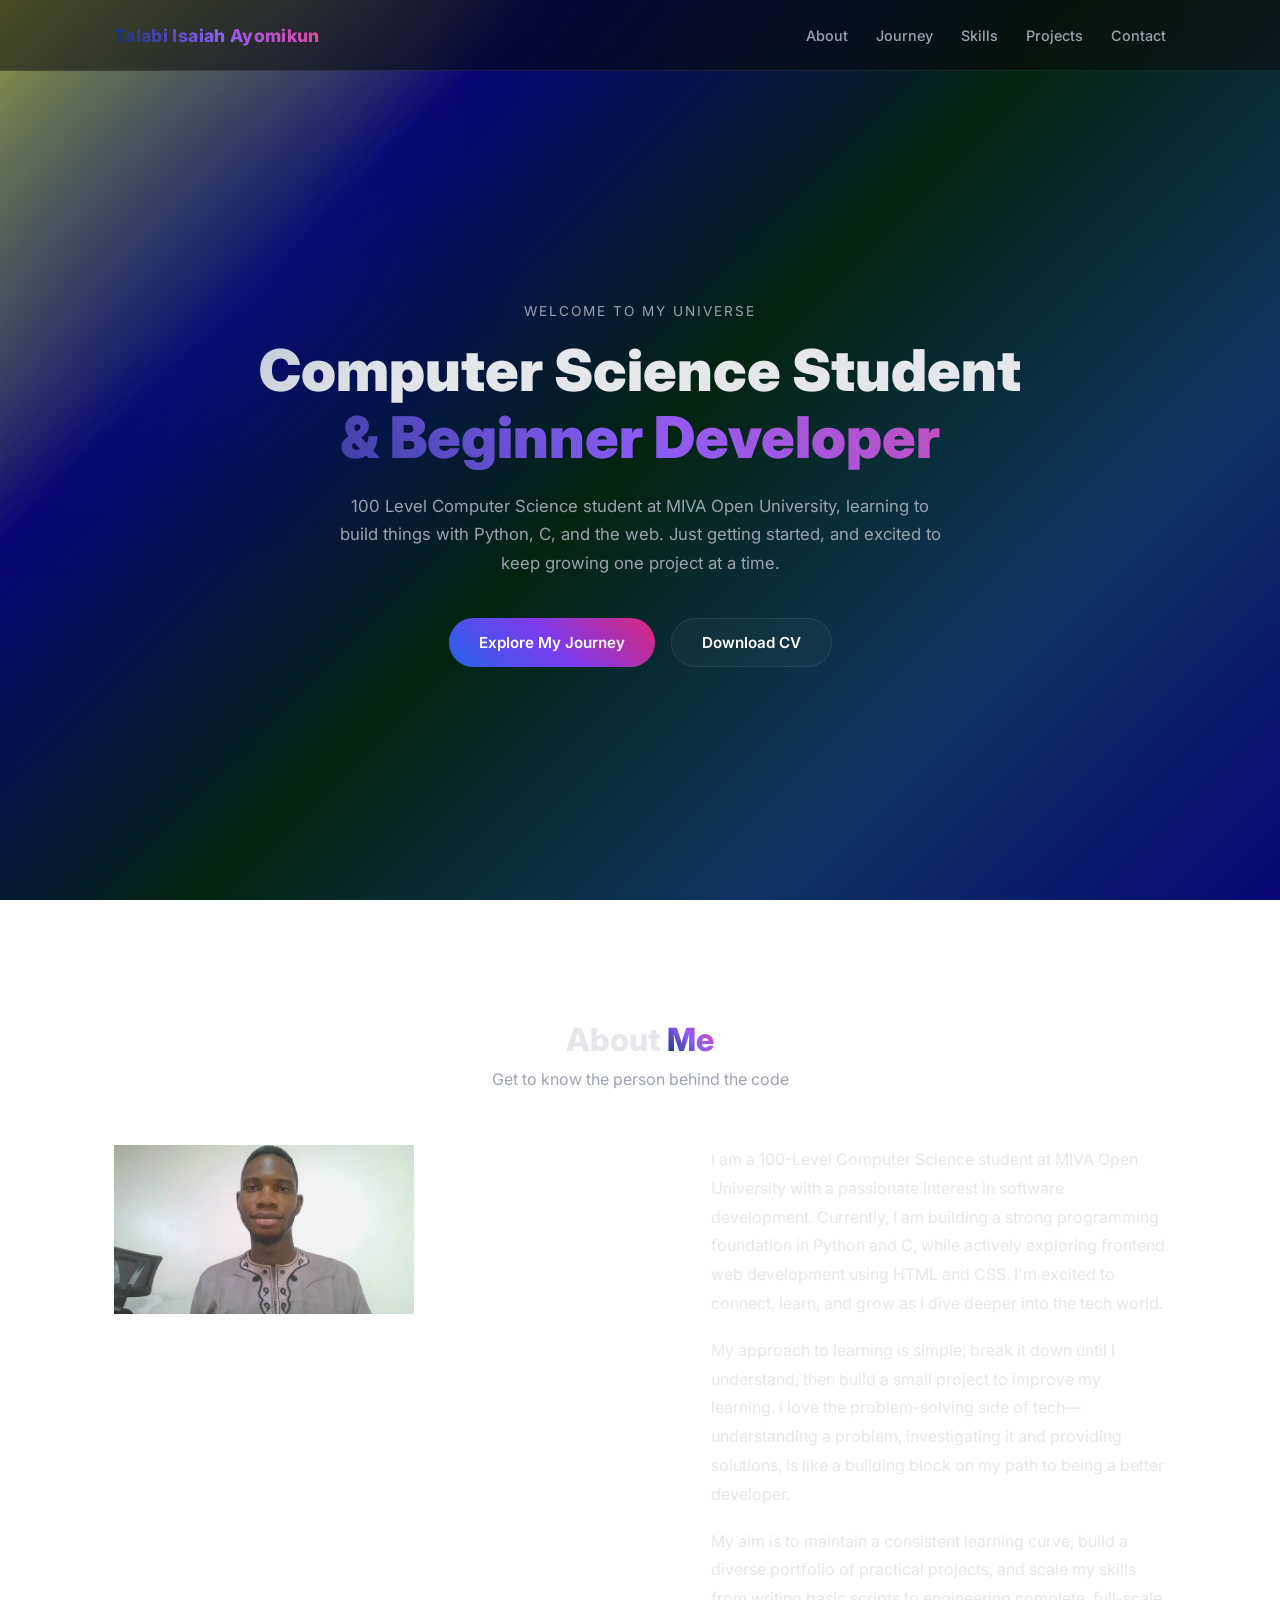
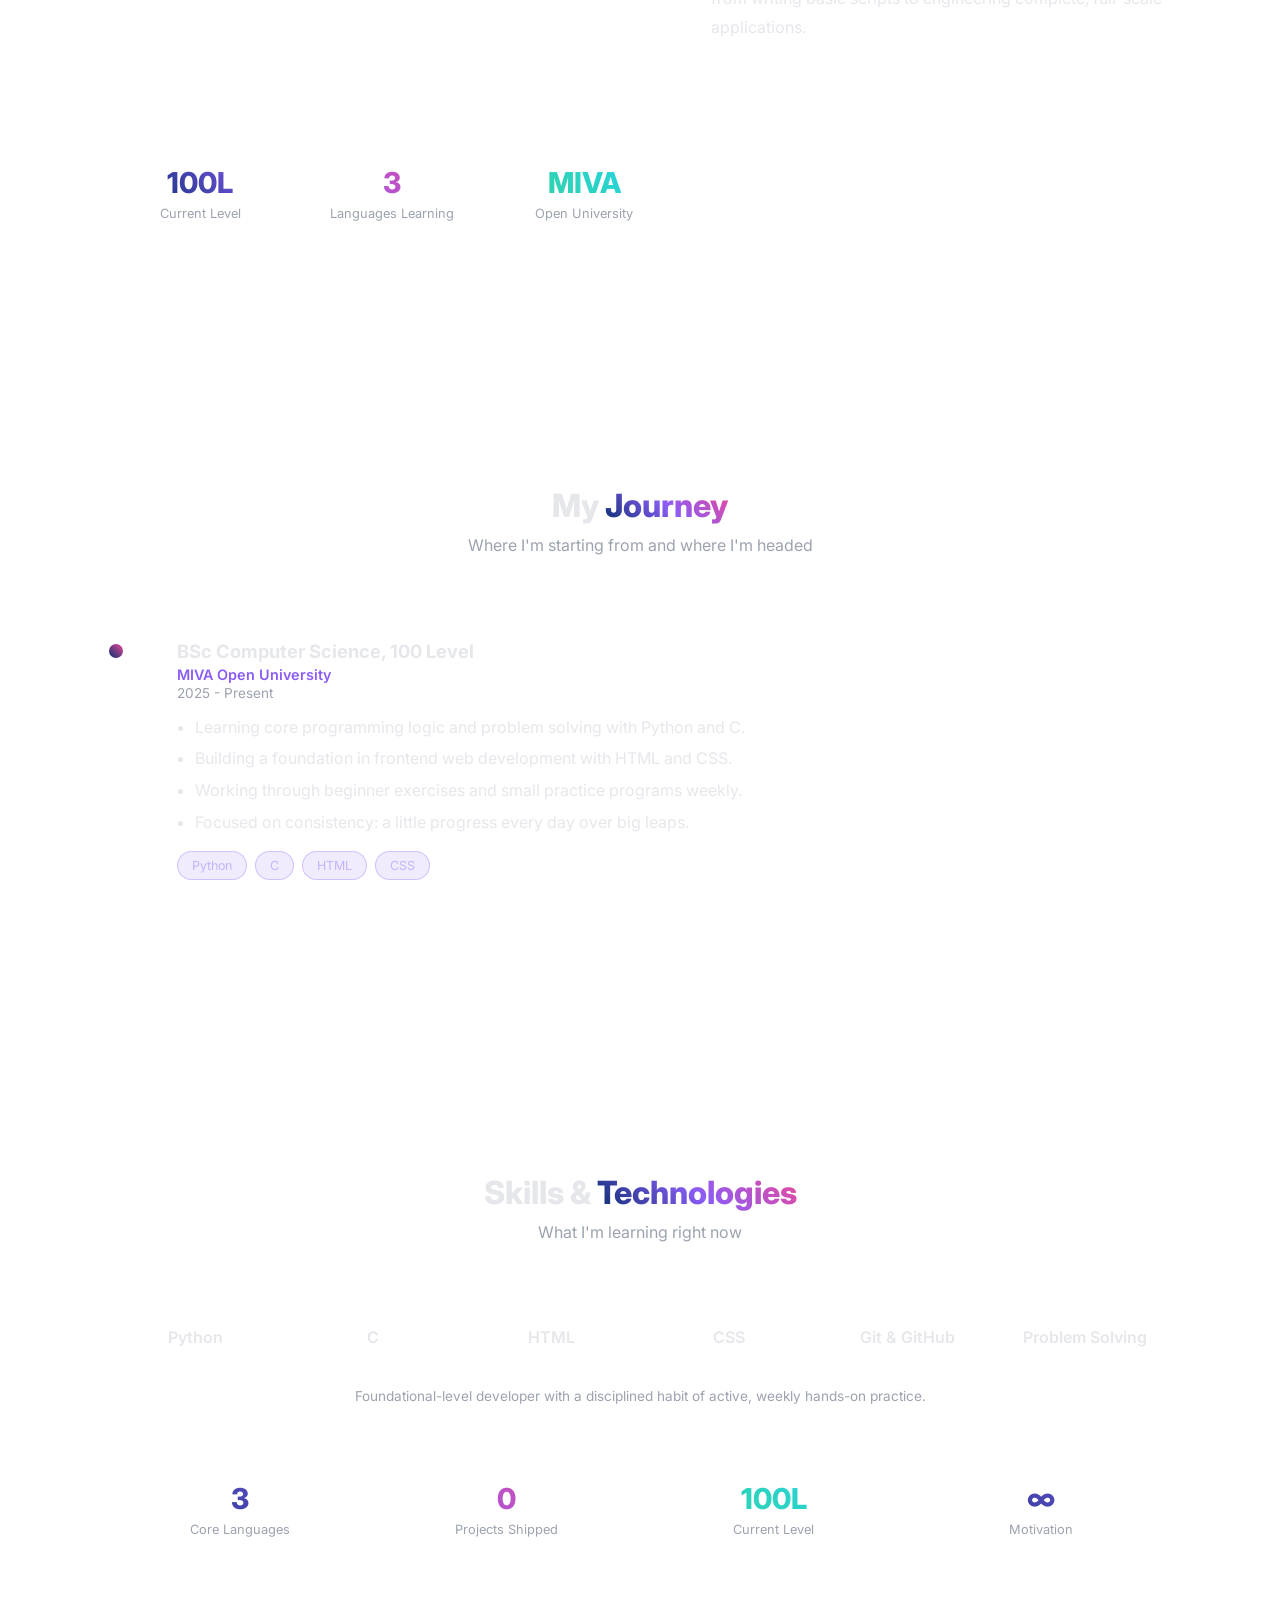
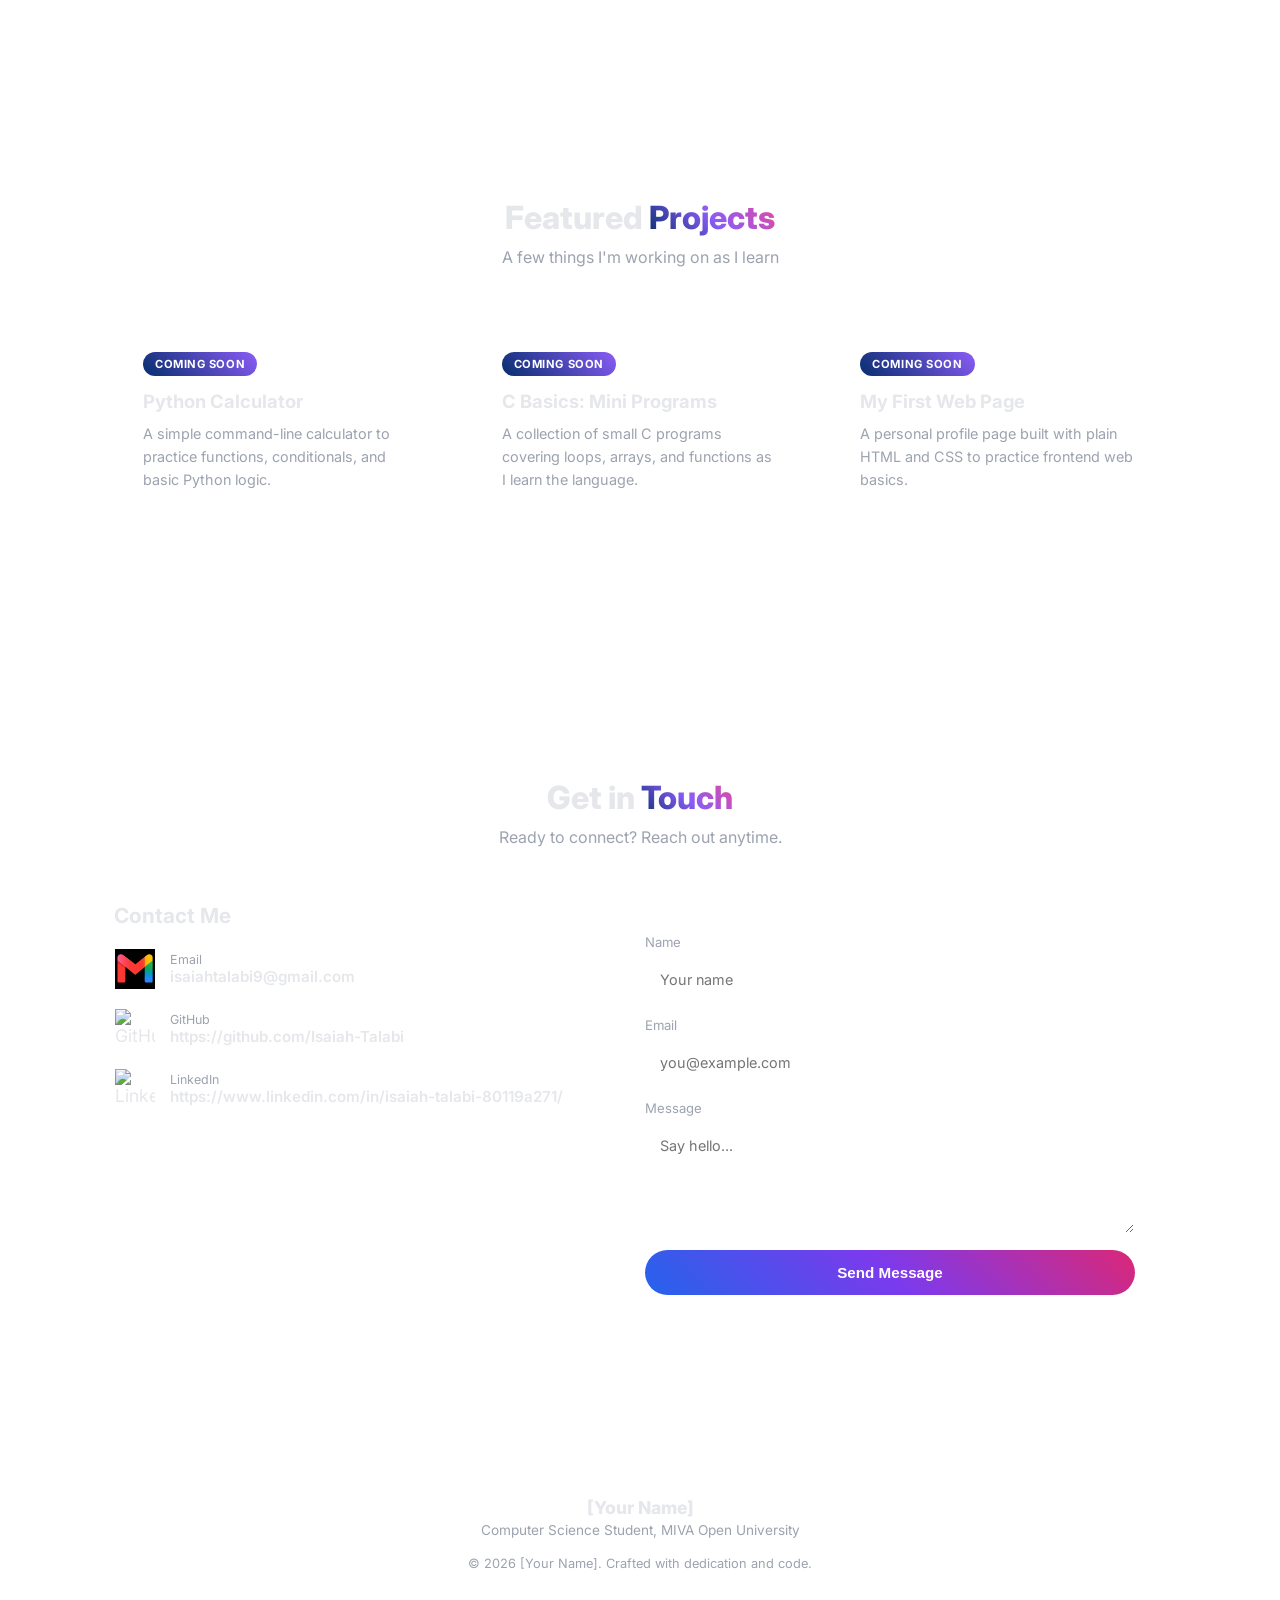
==== commit fb009afe: "added my image to the code" ====
--- a/index.html
+++ b/index.html
@@ -53,7 +53,7 @@
     <p class="sec-sub">Get to know the person behind the code</p>
     <div class="about-grid">
       <div class="about-image">
-        <img src="images/BME.jpg" alt="Talabi Isaiah Ayomikun" width="300">
+        <img src="image/me.jpg" alt="Talabi Isaiah Ayomikun" width="300">
       </div>
       <div class="about-text">
         <p>
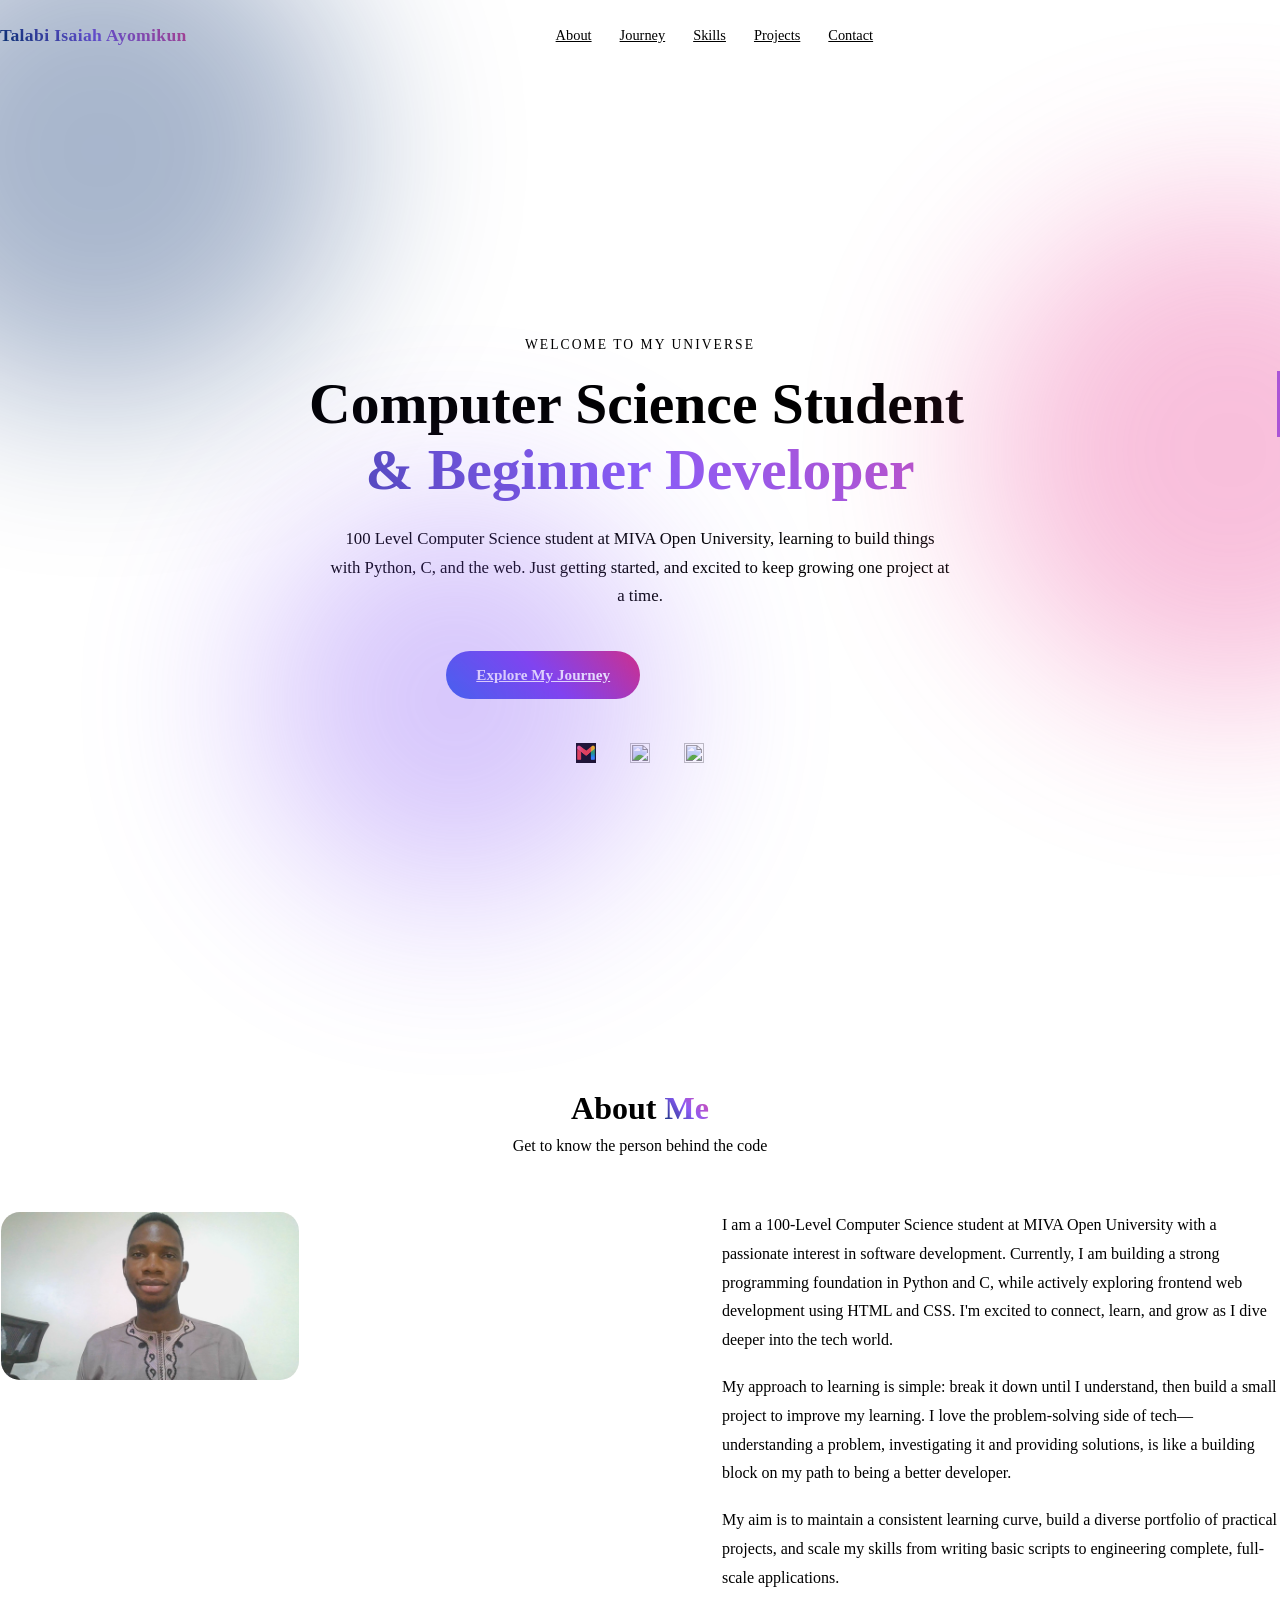
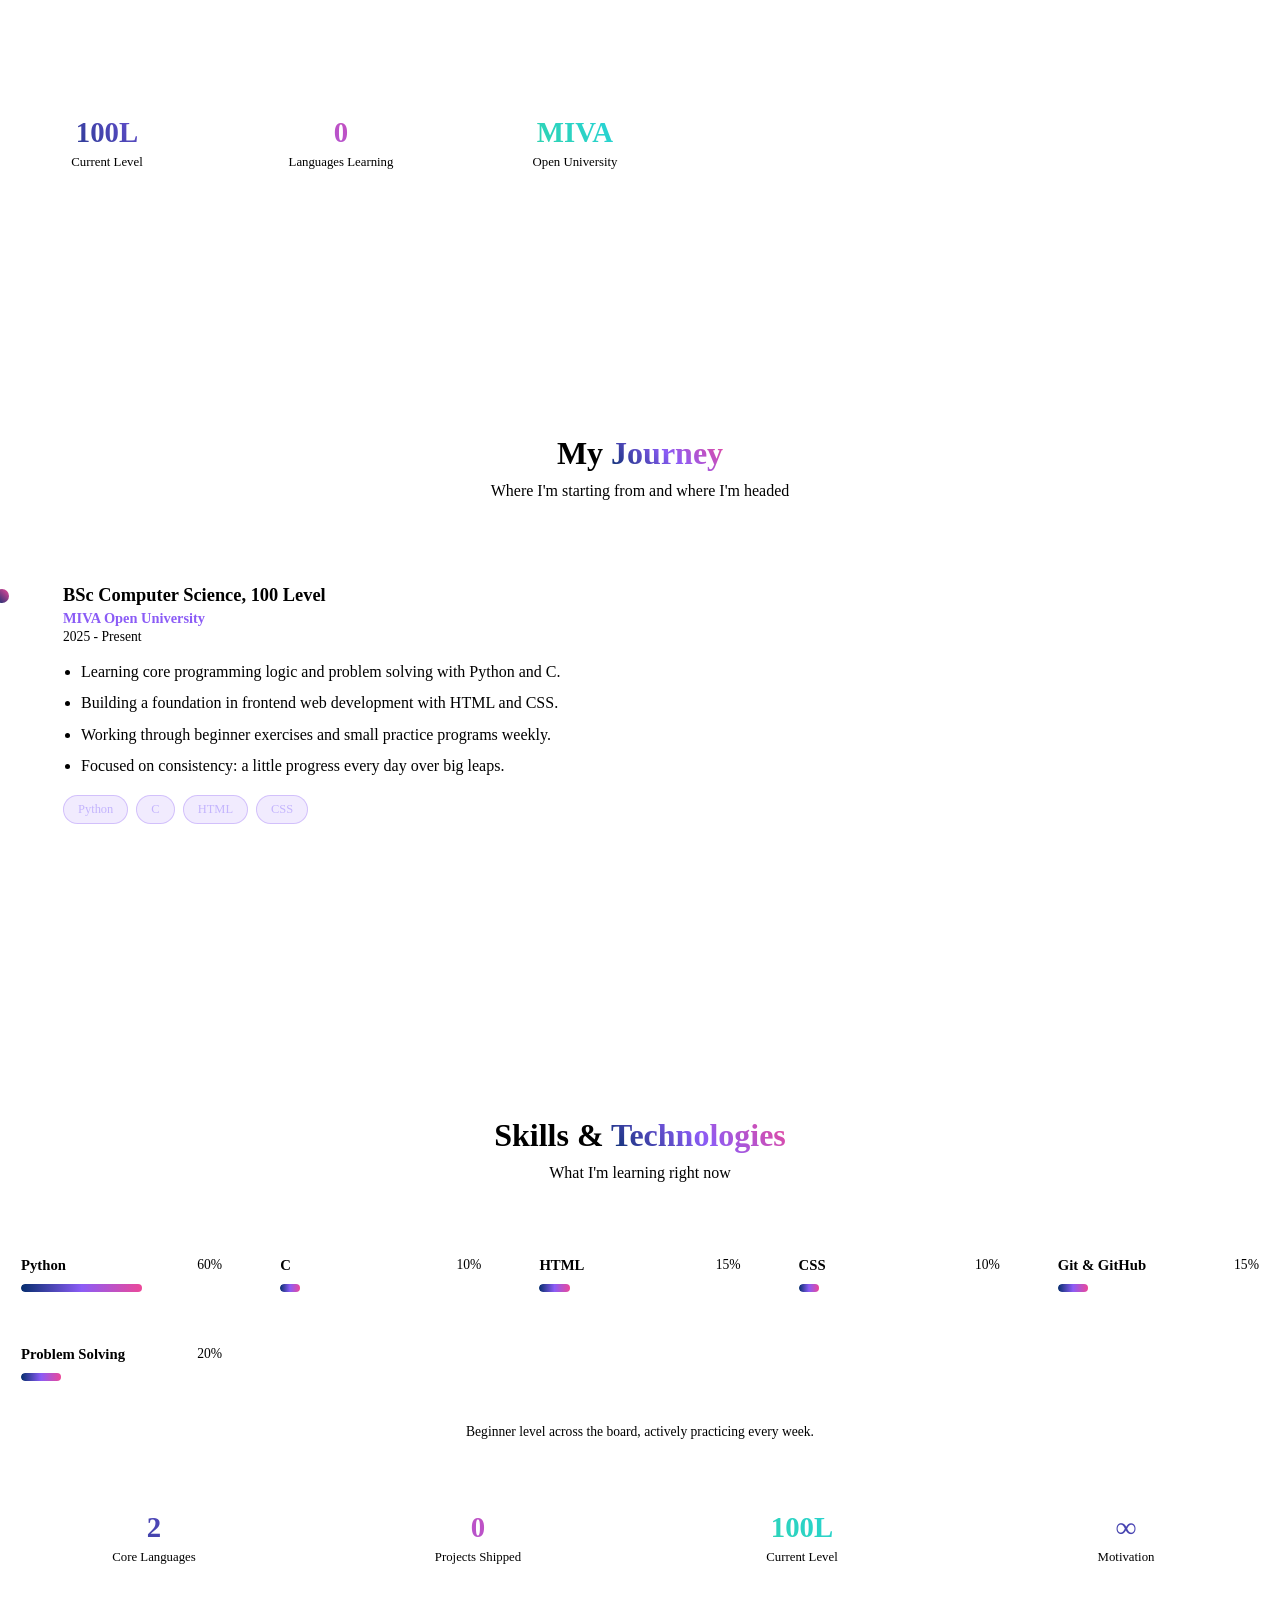
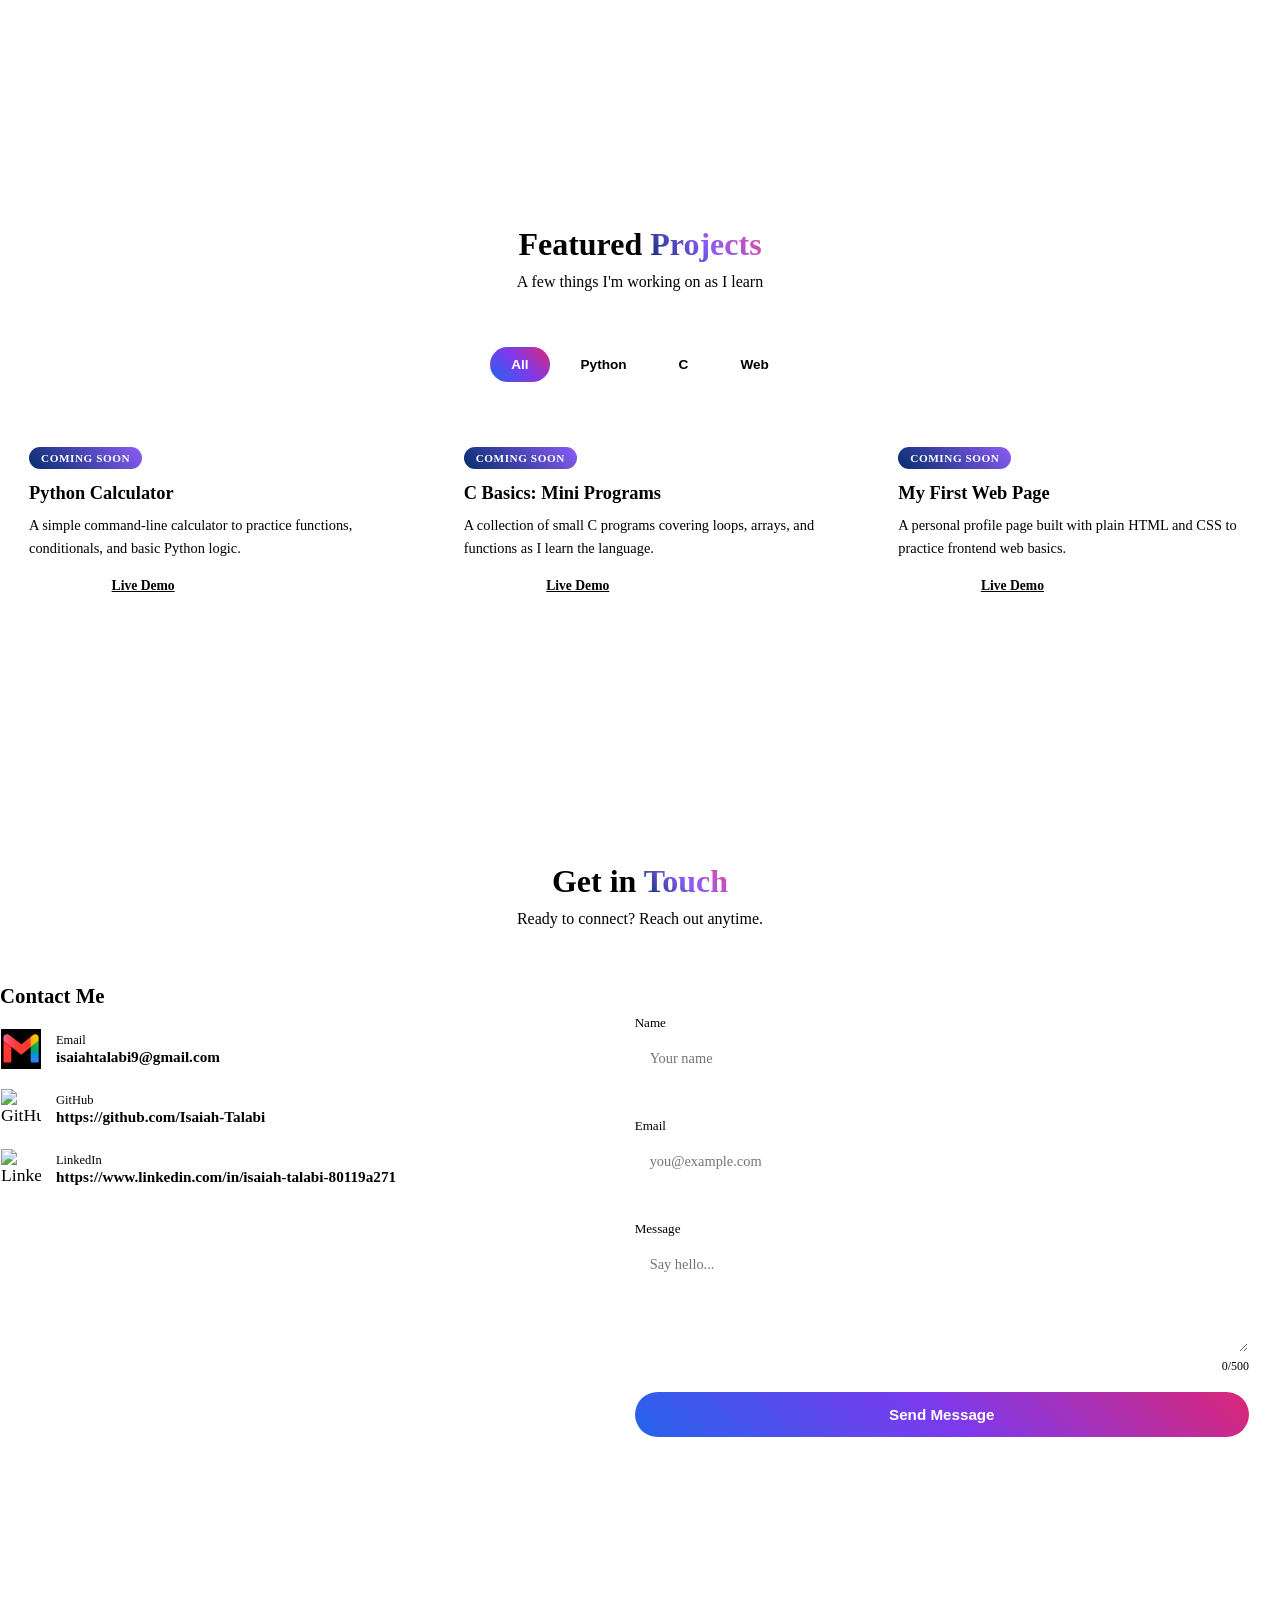
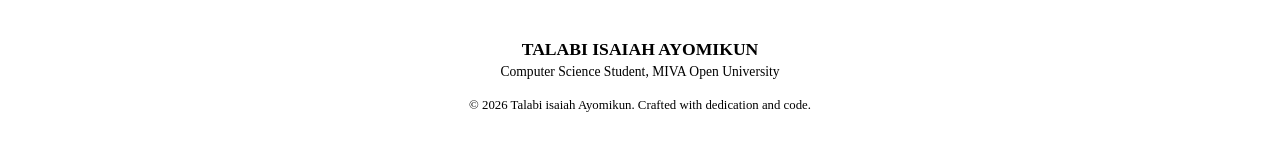
==== commit fa2d4641: "restructuring the hmtl, css and added javascript functionality" ====
--- a/index.html
+++ b/index.html
@@ -3,7 +3,8 @@
 <head>
 <meta charset="UTF-8">
 <meta name="viewport" content="width=device-width, initial-scale=1.0">
-<title>Talabi Isaiah Ayoikun - Portfolio</title>
+<title>Talabi Isaiah Ayomikun - Portfolio</title>
+<meta name="description" content="Talabi Isaiah Ayomikun, Computer Science student at MIVA Open University, learning Python, C and web development.">
 <link rel="preconnect" href="https://fonts.googleapis.com">
 <link rel="preconnect" href="https://fonts.gstatic.com" crossorigin>
 <link href="https://fonts.googleapis.com/css2?family=Inter:wght@400;500;600;700;800;900&display=swap" rel="stylesheet">
@@ -11,28 +12,54 @@
 </head>
 <body>
 
-<nav>
+<div class="progress-bar" id="scroll-progress"></div>
+
+<nav id="navbar">
   <div class="container">
     <div class="logo"><span>Talabi Isaiah Ayomikun</span></div>
-    <ul class="nav-links">
-      <li><a href="#about">About</a></li>
-      <li><a href="#journey">Journey</a></li>
-      <li><a href="#skills">Skills</a></li>
-      <li><a href="#projects">Projects</a></li>
-      <li><a href="#contact">Contact</a></li>
+
+    <ul class="nav-links" id="nav-links">
+      <li><a href="#about" class="nav-link">About</a></li>
+      <li><a href="#journey" class="nav-link">Journey</a></li>
+      <li><a href="#skills" class="nav-link">Skills</a></li>
+      <li><a href="#projects" class="nav-link">Projects</a></li>
+      <li><a href="#contact" class="nav-link">Contact</a></li>
     </ul>
+
+    <div class="nav-actions">
+      <button class="theme-toggle" id="theme-toggle" aria-label="Toggle dark and light mode" type="button">
+        <svg class="icon-sun" width="18" height="18" viewBox="0 0 24 24" fill="none" stroke="currentColor" stroke-width="2"><circle cx="12" cy="12" r="4"/><path d="M12 2v2M12 20v2M4.93 4.93l1.41 1.41M17.66 17.66l1.41 1.41M2 12h2M20 12h2M4.93 19.07l1.41-1.41M17.66 6.34l1.41-1.41"/></svg>
+        <svg class="icon-moon" width="18" height="18" viewBox="0 0 24 24" fill="none" stroke="currentColor" stroke-width="2"><path d="M21 12.79A9 9 0 1 1 11.21 3 7 7 0 0 0 21 12.79z"/></svg>
+      </button>
+
+      <button class="hamburger" id="hamburger" aria-label="Toggle navigation menu" aria-expanded="false" type="button">
+        <span></span>
+        <span></span>
+        <span></span>
+      </button>
+    </div>
+  </div>
+
+  <div class="mobile-menu" id="mobile-menu">
+    <a href="#about" class="nav-link">About</a>
+    <a href="#journey" class="nav-link">Journey</a>
+    <a href="#skills" class="nav-link">Skills</a>
+    <a href="#projects" class="nav-link">Projects</a>
+    <a href="#contact" class="nav-link">Contact</a>
   </div>
 </nav>
 
 <div class="glow" style="width:500px;height:500px;top:-100px;left:-150px;background:var(--blue);"></div>
-<div class="glow" style="width:500px;height:500px;top:200px;right:-200px;background:var(--white);"></div>
-<div class="glow" style="width:400px;height:400px;bottom:0;left:20%;background:var(--green);"></div>
+<div class="glow" style="width:500px;height:500px;top:200px;right:-200px;background:var(--pink);"></div>
+<div class="glow" style="width:400px;height:400px;bottom:0;left:20%;background:var(--purple);"></div>
+
+<div class="particles" id="particles"></div>
 
 <header class="hero" id="top">
   <div class="container hero-inner">
     <div class="eyebrow">Welcome to my universe</div>
     <h1 class="hero-title">
-      Computer Science Student
+      <span id="typing-target">Computer Science Student</span>
       <span class="gradient-text">&amp; Beginner Developer</span>
     </h1>
     <p class="lede">
@@ -42,48 +69,65 @@
     </p>
     <div class="btn-row">
       <a href="#projects" class="btn btn-primary">Explore My Journey</a>
-      <a href="#" class="btn btn-secondary">Download CV</a>
+      <a href="resume.pdf" class="btn btn-secondary" download>
+        <svg width="16" height="16" viewBox="0 0 24 24" fill="none" stroke="currentColor" stroke-width="2"><path d="M12 3v12M6 11l6 6 6-6M5 21h14"/></svg>
+        Download CV
+      </a>
+    </div>
+
+    <div class="social-icons">
+      <a href="mailto:your.email@example.com" aria-label="Email" class="social-ico">
+        <img src="image/gmail icon.png" alt="" width="20" height="20">
+      </a>
+      <a href="https://github.com/your-github-username" target="_blank" rel="noopener" aria-label="GitHub" class="social-ico">
+        <img src="image/Github.png" alt="" width="20" height="20">
+      </a>
+      <a href="https://linkedin.com/in/your-linkedin-username" target="_blank" rel="noopener" aria-label="LinkedIn" class="social-ico">
+        <img src="image/Linkedin_icon.png" alt="" width="20" height="20">
+      </a>
     </div>
   </div>
 </header>
 
 <section id="about">
   <div class="container">
-    <h2 class="sec-eyebrow">About <span class="accent">Me</span></h2>
-    <p class="sec-sub">Get to know the person behind the code</p>
+    <h2 class="sec-eyebrow reveal">About <span class="accent">Me</span></h2>
+    <p class="sec-sub reveal">Get to know the person behind the code</p>
     <div class="about-grid">
-      <div class="about-image">
-        <img src="image/me.jpg" alt="Talabi Isaiah Ayomikun" width="300">
-      </div>
-      <div class="about-text">
+      <div class="about-image reveal">
+        <img src="image/me.jpg" alt="Michael Ouyang" width="300">
+      </div>
+      <div class="about-text reveal">
         <p>
-          I am a 100-Level Computer Science student at MIVA Open University with a passionate
-           interest in software development. Currently, I am building a strong programming 
-           foundation in Python and C, while actively exploring frontend web development using 
-           HTML and CSS. I'm excited to connect, learn, and grow as I dive deeper into the tech world.
+          I am a 100-Level Computer Science student at MIVA Open University with a passionate 
+          interest in software development. Currently, I am building a strong programming 
+          foundation in Python and C, while actively exploring frontend web development 
+          using HTML and CSS. I'm excited to connect, learn, and grow as I dive deeper 
+          into the tech world.
         </p>
         <p>
-          My approach to learning is simple: break it down until I understand, 
-          then build a small project to improve my learning. I love the problem-solving 
-          side of tech—understanding a problem, investigating it and providing solutions, 
-          is like a building block on my path to being a better developer.
+          My approach to learning is simple: break it down until I understand, then build a small 
+          project to improve my learning. I love the problem-solving side of tech—understanding 
+          a problem, investigating it and providing solutions, is like a building block on my 
+          path to being a better developer.
         </p>
         <p>
-          My aim is to maintain a consistent learning curve, build a diverse portfolio of practical projects, 
-          and scale my skills from writing basic scripts to engineering complete, full-scale applications.
+          My aim is to maintain a consistent learning curve, build a diverse portfolio of practical 
+          projects, and scale my skills from writing basic scripts to engineering complete, 
+          full-scale applications.
         </p>
       </div>
-      <div class="stats-row" style="align-self:start;">
+      <div class="stats-row reveal" style="align-self:start;">
         <div class="stat">
-          <div class="num">100L</div>
+          <div class="num" data-count="100" data-suffix="L">0</div>
           <div class="label">Current Level</div>
         </div>
         <div class="stat">
-          <div class="num">3</div>
+          <div class="num" data-count="3">0</div>
           <div class="label">Languages Learning</div>
         </div>
         <div class="stat">
-          <div class="num">MIVA</div>
+          <div class="num" data-static="MIVA">MIVA</div>
           <div class="label">Open University</div>
         </div>
       </div>
@@ -93,17 +137,17 @@
 
 <section id="journey">
   <div class="container">
-    <h2 class="sec-eyebrow">My <span class="accent">Journey</span></h2>
-    <p class="sec-sub">Where I'm starting from and where I'm headed</p>
+    <h2 class="sec-eyebrow reveal">My <span class="accent">Journey</span></h2>
+    <p class="sec-sub reveal">Where I'm starting from and where I'm headed</p>
     <div class="timeline">
-      <div class="timeline-item">
+      <div class="timeline-item reveal">
         <h3>BSc Computer Science, 100 Level</h3>
         <div class="org">MIVA Open University</div>
         <div class="date">2025 - Present</div>
         <ul>
           <li>Learning core programming logic and problem solving with Python and C.</li>
           <li>Building a foundation in frontend web development with HTML and CSS.</li>
-          <li>Working through beginner exercises and small practice programs weekly. </li>
+          <li>Working through beginner exercises and small practice programs weekly.</li>
           <li>Focused on consistency: a little progress every day over big leaps.</li>
         </ul>
         <div class="tag-row">
@@ -119,56 +163,123 @@
 
 <section id="skills">
   <div class="container">
-    <h2 class="sec-eyebrow">Skills &amp; <span class="accent">Technologies</span></h2>
-    <p class="sec-sub">What I'm learning right now</p>
+    <h2 class="sec-eyebrow reveal">Skills &amp; <span class="accent">Technologies</span></h2>
+    <p class="sec-sub reveal">What I'm learning right now</p>
+
     <div class="skills-grid">
-      <div class="skill-pill"><span class="spark"></span>Python</div>
-      <div class="skill-pill"><span class="spark"></span>C</div>
-      <div class="skill-pill"><span class="spark"></span>HTML</div>
-      <div class="skill-pill"><span class="spark"></span>CSS</div>
-      <div class="skill-pill"><span class="spark"></span>Git &amp; GitHub</div>
-      <div class="skill-pill"><span class="spark"></span>Problem Solving</div>
-    </div>
-    <p class="skill-note">Foundational-level developer with a disciplined habit of active, weekly hands-on practice.</p>
+      <div class="skill-card reveal">
+        <div class="skill-top">
+          <span class="skill-name">Python</span>
+          <span class="skill-pct">60%</span>
+        </div>
+        <div class="progress-track"><div class="progress-fill" data-width="60"></div></div>
+      </div>
+      <div class="skill-card reveal">
+        <div class="skill-top">
+          <span class="skill-name">C</span>
+          <span class="skill-pct">10%</span>
+        </div>
+        <div class="progress-track"><div class="progress-fill" data-width="10"></div></div>
+      </div>
+      <div class="skill-card reveal">
+        <div class="skill-top">
+          <span class="skill-name">HTML</span>
+          <span class="skill-pct">15%</span>
+        </div>
+        <div class="progress-track"><div class="progress-fill" data-width="15"></div></div>
+      </div>
+      <div class="skill-card reveal">
+        <div class="skill-top">
+          <span class="skill-name">CSS</span>
+          <span class="skill-pct">10%</span>
+        </div>
+        <div class="progress-track"><div class="progress-fill" data-width="10"></div></div>
+      </div>
+      <div class="skill-card reveal">
+        <div class="skill-top">
+          <span class="skill-name">Git &amp; GitHub</span>
+          <span class="skill-pct">15%</span>
+        </div>
+        <div class="progress-track"><div class="progress-fill" data-width="15"></div></div>
+      </div>
+      <div class="skill-card reveal">
+        <div class="skill-top">
+          <span class="skill-name">Problem Solving</span>
+          <span class="skill-pct">20%</span>
+        </div>
+        <div class="progress-track"><div class="progress-fill" data-width="20"></div></div>
+      </div>
+    </div>
+
+    <p class="skill-note reveal">Beginner level across the board, actively practicing every week.</p>
+
     <div class="skills-stats">
-      <div class="stat"><span class="icon"></span><div class="num">3</div><div class="label">Core Languages</div></div>
-      <div class="stat"><span class="icon"></span><div class="num">0</div><div class="label">Projects Shipped</div></div>
-      <div class="stat"><span class="icon"></span><div class="num">100L</div><div class="label">Current Level</div></div>
-      <div class="stat"><span class="icon"></span><div class="num">∞</div><div class="label">Motivation</div></div>
+      <div class="stat reveal"><div class="num" data-count="3">0</div><div class="label">Core Languages</div></div>
+      <div class="stat reveal"><div class="num" data-count="0">0</div><div class="label">Projects Shipped</div></div>
+      <div class="stat reveal"><div class="num" data-static="100L">100L</div><div class="label">Current Level</div></div>
+      <div class="stat reveal"><div class="num" data-static="&infin;">&infin;</div><div class="label">Motivation</div></div>
     </div>
   </div>
 </section>
 
 <section id="projects">
   <div class="container">
-    <h2 class="sec-eyebrow">Featured <span class="accent">Projects</span></h2>
-    <p class="sec-sub">A few things I'm working on as I learn</p>
+    <h2 class="sec-eyebrow reveal">Featured <span class="accent">Projects</span></h2>
+    <p class="sec-sub reveal">A few things I'm working on as I learn</p>
+
+    <div class="filter-row reveal">
+      <button class="filter-btn active" data-filter="all" type="button">All</button>
+      <button class="filter-btn" data-filter="python" type="button">Python</button>
+      <button class="filter-btn" data-filter="c" type="button">C</button>
+      <button class="filter-btn" data-filter="web" type="button">Web</button>
+    </div>
+
     <div class="projects-grid">
-      <div class="project-card">
+      <div class="project-card reveal" data-category="python">
         <span class="badge-soon">Coming Soon</span>
         <h3>Python Calculator</h3>
         <p>A simple command-line calculator to practice functions, conditionals, and basic Python logic.</p>
-      </div>
-      <div class="project-card">
+        <div class="card-links">
+          <a href="#" class="card-link">
+            <img src="image/Github.png" alt="" width="16" height="16"> GitHub
+          </a>
+          <a href="#" class="card-link card-link-muted">Live Demo</a>
+        </div>
+      </div>
+      <div class="project-card reveal" data-category="c">
         <span class="badge-soon">Coming Soon</span>
         <h3>C Basics: Mini Programs</h3>
         <p>A collection of small C programs covering loops, arrays, and functions as I learn the language.</p>
-      </div>
-      <div class="project-card">
+        <div class="card-links">
+          <a href="#" class="card-link">
+            <img src="image/Github.png" alt="" width="16" height="16"> GitHub
+          </a>
+          <a href="#" class="card-link card-link-muted">Live Demo</a>
+        </div>
+      </div>
+      <div class="project-card reveal" data-category="web">
         <span class="badge-soon">Coming Soon</span>
         <h3>My First Web Page</h3>
         <p>A personal profile page built with plain HTML and CSS to practice frontend web basics.</p>
-      </div>
-    </div>
+        <div class="card-links">
+          <a href="#" class="card-link">
+            <img src="image/Github.png" alt="" width="16" height="16"> GitHub
+          </a>
+          <a href="#" class="card-link card-link-muted">Live Demo</a>
+        </div>
+      </div>
+    </div>
+
+    <p class="no-results" id="no-results" hidden>No projects in this category yet, check back soon.</p>
   </div>
 </section>
 
 <section id="contact">
   <div class="container">
-    <h2 class="sec-eyebrow">Get in <span class="accent">Touch</span></h2>
-    <p class="sec-sub">Ready to connect? Reach out anytime.</p>
+    <h2 class="sec-eyebrow reveal">Get in <span class="accent">Touch</span></h2>
+    <p class="sec-sub reveal">Ready to connect? Reach out anytime.</p>
     <div class="contact-wrap">
-      <div class="contact-info">
+      <div class="contact-info reveal">
         <h3>Contact Me</h3>
         <div class="contact-item">
           <div class="ico">
@@ -190,22 +301,41 @@
         </div>
         <div class="contact-item">
           <div class="ico">
-            <img src="image/Linkedin_icon.png" alt="Linkedin Icon" width="40" height="40">
+            <img src="image/Linkedin_icon.png" alt="LinkedIn Icon" width="40" height="40">
           </div>
           <div>
             <div class="lbl">LinkedIn</div>
-            <div class="val">https://www.linkedin.com/in/isaiah-talabi-80119a271/</div>
-          </div>
-        </div>
-      </div>
-      <form id="contact-form">
-        <label for="name">Name</label>
-        <input type="text" id="name" placeholder="Your name">
-        <label for="email">Email</label>
-        <input type="email" id="email" placeholder="you@example.com">
-        <label for="message">Message</label>
-        <textarea id="message" placeholder="Say hello..."></textarea>
-        <button type="submit" class="btn btn-primary" style="justify-content:center;">Send Message</button>
+            <div class="val">https://www.linkedin.com/in/isaiah-talabi-80119a271</div>
+          </div>
+        </div>
+      </div>
+
+      <form id="contact-form" class="reveal" novalidate>
+        <div class="field">
+          <label for="name">Name</label>
+          <input type="text" id="name" name="name" placeholder="Your name" autocomplete="name">
+          <span class="field-error" id="name-error"></span>
+        </div>
+
+        <div class="field">
+          <label for="email">Email</label>
+          <input type="email" id="email" name="email" placeholder="you@example.com" autocomplete="email">
+          <span class="field-error" id="email-error"></span>
+        </div>
+
+        <div class="field">
+          <label for="message">Message</label>
+          <textarea id="message" name="message" maxlength="500" placeholder="Say hello..."></textarea>
+          <div class="field-footer">
+            <span class="field-error" id="message-error"></span>
+            <span class="char-counter"><span id="char-count">0</span>/500</span>
+          </div>
+        </div>
+
+        <button type="submit" class="btn btn-primary btn-submit" id="submit-btn" style="justify-content:center;">
+          <span class="btn-label">Send Message</span>
+          <span class="btn-spinner" hidden></span>
+        </button>
       </form>
     </div>
   </div>
@@ -213,12 +343,19 @@
 
 <footer>
   <div class="container">
-    <div class="f-name">[Your Name]</div>
+    <div class="f-name">TALABI ISAIAH AYOMIKUN</div>
     <div class="f-role">Computer Science Student, MIVA Open University</div>
-    <div class="f-copy">© 2026 [Your Name]. Crafted with dedication and code.</div>
+    <div class="f-copy">© 2026 Talabi isaiah Ayomikun. Crafted with dedication and code.</div>
   </div>
 </footer>
 
+<button class="back-to-top" id="back-to-top" aria-label="Back to top" type="button">
+  <svg width="18" height="18" viewBox="0 0 24 24" fill="none" stroke="currentColor" stroke-width="2.5"><path d="M12 19V5M5 12l7-7 7 7"/></svg>
+</button>
+
+<div class="toast-wrap" id="toast-wrap"></div>
+
+<script src="https://cdn.jsdelivr.net/npm/@emailjs/browser@4/dist/email.min.js"></script>
 <script src="script.js"></script>
 </body>
 </html>
--- a/style.css
+++ b/style.css
@@ -1,47 +1,35 @@
 :root{
-    --bg-1:#d2cd33;
-    --bg-2:#060675;
-    --bg-3:#032410;
+    --bg-1:#0a0a0a;
+    --bg-2:#1a1a2e;
+    --bg-3:#16213e;
     --bg-4:#0f3460;
     --blue:#062e6e;
     --purple:#8b5cf6;
     --pink:#ec4899;
     --text-main:#fff;
-    --text-dim:#9ca3af;
-    --text-dim2:#e5e7eb;
+    --text-dim:#000000;
+    --text-dim2:#000000;
     --card-border:rgba(255,255,255,.08);
     --card-bg:rgba(255,255,255,.03);
   }
 
   *{margin:0;padding:0;box-sizing:border-box;}
 
-  html{scroll-behavior:smooth;}
-
-  body{
-    font-family:'Inter',sans-serif;
-    background:linear-gradient(135deg,var(--bg-1),var(--bg-2) 25%,var(--bg-3) 50%,var(--bg-4) 75%,var(--bg-2));
-    background-attachment:fixed;
-    color:var(--text-dim2);
-    min-height:100vh;
-    overflow-x:hidden;
-  }
-
-  a{color:inherit;text-decoration:none;}
-
-  .container{
-    max-width:1100px;
-    margin:0 auto;
-    padding:0 24px;
+  
   }
 
   /* Nav */
   nav{
     position:fixed;
     top:0;left:0;right:0;
-    z-index:100;
-    background:rgba(10,10,10,.55);
+    z-index:200;
+    background:var(--nav-bg);
     backdrop-filter:blur(14px);
     border-bottom:1px solid var(--card-border);
+    transition:background .3s ease, box-shadow .3s ease;
+  }
+  nav.scrolled{
+    box-shadow:0 10px 30px rgba(0,0,0,.25);
   }
   nav .container{
     display:flex;
@@ -62,8 +50,81 @@
     font-weight:500;
     color:var(--text-dim);
     transition:color .2s ease;
-  }
-  .nav-links a:hover{color:#fff;}
+    position:relative;
+    padding-bottom:4px;
+  }
+  .nav-links a::after{
+    content:'';
+    position:absolute;
+    left:0;bottom:0;
+    width:0%;height:2px;
+    background:linear-gradient(90deg,var(--blue),var(--pink));
+    transition:width .2s ease;
+  }
+  .nav-links a:hover{color:var(--text-main);}
+  .nav-links a.active{color:var(--text-main);}
+  .nav-links a.active::after{width:100%;}
+
+  .nav-actions{display:flex;align-items:center;gap:14px;}
+
+  .theme-toggle{
+    width:38px;height:38px;
+    border-radius:50%;
+    border:1px solid var(--card-border);
+    background:var(--card-bg);
+    color:var(--text-main);
+    display:flex;align-items:center;justify-content:center;
+    cursor:pointer;
+    transition:transform .2s ease, border-color .2s ease;
+  }
+  .theme-toggle:hover{transform:rotate(20deg);border-color:var(--purple);}
+  .theme-toggle .icon-moon{display:none;}
+  html.light .theme-toggle .icon-sun{display:none;}
+  html.light .theme-toggle .icon-moon{display:block;}
+
+  /* Hamburger */
+  .hamburger{
+    display:none;
+    flex-direction:column;
+    justify-content:center;
+    gap:5px;
+    width:38px;height:38px;
+    border:1px solid var(--card-border);
+    border-radius:10px;
+    background:var(--card-bg);
+    cursor:pointer;
+    padding:0;
+  }
+  .hamburger span{
+    display:block;
+    width:18px;height:2px;
+    margin:0 auto;
+    background:var(--text-main);
+    border-radius:2px;
+    transition:transform .25s ease, opacity .25s ease;
+  }
+  .hamburger.active span:nth-child(1){transform:translateY(7px) rotate(45deg);}
+  .hamburger.active span:nth-child(2){opacity:0;}
+  .hamburger.active span:nth-child(3){transform:translateY(-7px) rotate(-45deg);}
+
+  .mobile-menu{
+    display:none;
+    flex-direction:column;
+    max-height:0;
+    overflow:hidden;
+    background:var(--nav-bg);
+    border-top:1px solid var(--card-border);
+    transition:max-height .3s ease;
+  }
+  .mobile-menu.open{max-height:320px;}
+  .mobile-menu a{
+    padding:16px 24px;
+    font-size:.95rem;
+    font-weight:500;
+    color:var(--text-dim2);
+    border-bottom:1px solid var(--card-border);
+  }
+  .mobile-menu a.active{color:var(--purple);}
 
   /* Glow blobs */
   .glow{
@@ -75,6 +136,29 @@
     z-index:0;
   }
 
+  /* Floating particles */
+  .particles{
+    position:fixed;
+    inset:0;
+    pointer-events:none;
+    z-index:0;
+    overflow:hidden;
+  }
+  .particle{
+    position:absolute;
+    bottom:-10px;
+    border-radius:50%;
+    background:linear-gradient(45deg,var(--blue),var(--pink));
+    opacity:.5;
+    animation:float-up linear infinite;
+  }
+  @keyframes float-up{
+    0%{transform:translateY(0) translateX(0);opacity:0;}
+    10%{opacity:.5;}
+    90%{opacity:.5;}
+    100%{transform:translateY(-110vh) translateX(20px);opacity:0;}
+  }
+
   section{position:relative;z-index:1;padding:120px 0;}
 
   /* Hero */
@@ -98,6 +182,18 @@
     line-height:1.15;
     margin-bottom:22px;
   }
+  h1.hero-title #typing-target{
+    display:block;
+    border-right:3px solid var(--purple);
+    padding-right:4px;
+  }
+  h1.hero-title #typing-target.typing-done{
+    animation:blink-caret .8s step-end infinite;
+  }
+  @keyframes blink-caret{
+    0%,100%{border-color:var(--purple);}
+    50%{border-color:transparent;}
+  }
   h1.hero-title .gradient-text{
     display:block;
     background:linear-gradient(45deg,var(--blue),var(--purple),var(--pink));
@@ -132,9 +228,26 @@
   }
   .btn-secondary{
     background:var(--card-bg);
-    color:#fff;
+    color:var(--text-main);
   }
   .btn:hover{transform:translateY(-2px);box-shadow:0 10px 30px rgba(139,92,246,.25);}
+  .btn:disabled{opacity:.6;cursor:not-allowed;transform:none;}
+
+  .social-icons{
+    display:flex;
+    gap:14px;
+    justify-content:center;
+    margin-top:34px;
+  }
+  .social-ico{
+    width:40px;height:40px;
+    border-radius:50%;
+    background:var(--card-bg);
+    border:1px solid var(--card-border);
+    display:flex;align-items:center;justify-content:center;
+    transition:transform .2s ease, border-color .2s ease;
+  }
+  .social-ico:hover{transform:translateY(-3px);border-color:var(--purple);}
 
   /* Section headers */
   .sec-eyebrow{
@@ -155,10 +268,16 @@
     margin-bottom:56px;
     font-size:1rem;
   }
-  .divider{
-    width:70px;height:3px;margin:14px auto 0;
-    background:linear-gradient(90deg,var(--pink),var(--purple));
-    border-radius:3px;
+
+  /* Scroll reveal */
+  .reveal{
+    opacity:0;
+    transform:translateY(24px);
+    transition:opacity .6s ease, transform .6s ease;
+  }
+  .reveal.in-view{
+    opacity:1;
+    transform:translateY(0);
   }
 
   /* About */
@@ -166,6 +285,12 @@
     display:grid;
     grid-template-columns:1fr;
     gap:40px;
+  }
+  .about-image img{
+    border-radius:20px;
+    width:100%;
+    max-width:300px;
+    border:1px solid var(--card-border);
   }
   .about-text p{margin-bottom:18px;color:var(--text-dim2);line-height:1.8;}
   .stats-row{
@@ -234,26 +359,43 @@
   /* Skills */
   .skills-grid{
     display:grid;
-    grid-template-columns:repeat(auto-fit,minmax(140px,1fr));
+    grid-template-columns:repeat(auto-fit,minmax(220px,1fr));
     gap:16px;
-    margin-bottom:50px;
-  }
-  .skill-pill{
+    margin-bottom:40px;
+  }
+  .skill-card{
     background:var(--card-bg);
     border:1px solid var(--card-border);
     border-radius:14px;
-    padding:20px 14px;
-    text-align:center;
-    font-weight:600;
-    transition:transform .2s ease, border-color .2s ease;
-  }
-  .skill-pill:hover{transform:translateY(-4px);border-color:var(--purple);}
-  .skill-pill .spark{display:block;margin-bottom:8px;font-size:1.1rem;}
+    padding:18px 20px;
+    transition:transform .2s ease, border-color .2s ease, box-shadow .2s ease;
+  }
+  .skill-card:hover{
+    transform:translateY(-4px);
+    border-color:var(--purple);
+    box-shadow:0 12px 30px rgba(139,92,246,.18);
+  }
+  .skill-top{display:flex;justify-content:space-between;margin-bottom:10px;font-weight:600;font-size:.92rem;}
+  .skill-pct{color:var(--text-dim);font-weight:500;font-size:.85rem;}
+  .progress-track{
+    height:8px;
+    border-radius:999px;
+    background:rgba(255,255,255,.08);
+    overflow:hidden;
+  }
+  html.light .progress-track{background:rgba(17,24,39,.08);}
+  .progress-fill{
+    height:100%;
+    width:0%;
+    border-radius:999px;
+    background:linear-gradient(90deg,var(--blue),var(--purple),var(--pink));
+    transition:width 1.1s cubic-bezier(.16,1,.3,1);
+  }
   .skill-note{
     text-align:center;
     color:var(--text-dim);
     font-size:.85rem;
-    margin-top:-30px;
+    margin-top:-16px;
     margin-bottom:50px;
   }
   .skills-stats{
@@ -262,9 +404,32 @@
     gap:16px;
   }
   .skills-stats .stat{padding:20px 8px;}
-  .skills-stats .icon{font-size:1.3rem;display:block;margin-bottom:6px;}
 
   /* Projects */
+  .filter-row{
+    display:flex;
+    gap:10px;
+    justify-content:center;
+    flex-wrap:wrap;
+    margin-bottom:36px;
+  }
+  .filter-btn{
+    padding:9px 20px;
+    border-radius:999px;
+    border:1px solid var(--card-border);
+    background:var(--card-bg);
+    color:var(--text-dim);
+    font-size:.85rem;
+    font-weight:600;
+    cursor:pointer;
+    transition:all .2s ease;
+  }
+  .filter-btn:hover{color:var(--text-main);border-color:var(--purple);}
+  .filter-btn.active{
+    background:linear-gradient(45deg,#2563eb,#7c3aed,#db2777);
+    color:#fff;
+    border-color:transparent;
+  }
   .projects-grid{
     display:grid;
     grid-template-columns:repeat(auto-fit,minmax(280px,1fr));
@@ -276,7 +441,14 @@
     border-radius:18px;
     padding:28px;
     position:relative;
-  }
+    transition:transform .25s ease, box-shadow .25s ease, border-color .25s ease;
+  }
+  .project-card:hover{
+    transform:translateY(-6px);
+    border-color:var(--purple);
+    box-shadow:0 16px 40px rgba(139,92,246,.2);
+  }
+  .project-card.hidden-card{display:none;}
   .badge-soon{
     display:inline-block;
     font-size:.7rem;
@@ -291,11 +463,21 @@
   }
   .project-card h3{font-size:1.15rem;margin-bottom:10px;}
   .project-card p{color:var(--text-dim);font-size:.9rem;line-height:1.6;margin-bottom:18px;}
+  .card-links{display:flex;gap:16px;align-items:center;}
+  .card-link{
+    display:flex;align-items:center;gap:6px;
+    font-size:.85rem;font-weight:600;
+    color:var(--text-main);
+  }
+  .card-link img{filter:grayscale(1) brightness(2);}
+  html.light .card-link img{filter:none;}
+  .card-link-muted{color:var(--text-dim);}
+  .no-results{text-align:center;color:var(--text-dim);margin-top:20px;}
 
   /* Contact */
   .contact-wrap{
     display:grid;
-    grid-template-columns:1fr 1.2fr;
+    grid-template-columns:1fr;
     gap:40px;
   }
   .contact-info h3{font-size:1.3rem;margin-bottom:20px;}
@@ -323,41 +505,122 @@
     padding:30px;
     display:flex;
     flex-direction:column;
-    gap:16px;
-  }
-  form label{font-size:.82rem;color:var(--text-dim);margin-bottom:-8px;}
+    gap:18px;
+  }
+  .field{display:flex;flex-direction:column;gap:6px;}
+  form label{font-size:.82rem;color:var(--text-dim);}
   form input, form textarea{
     background:rgba(255,255,255,.04);
     border:1px solid var(--card-border);
     border-radius:10px;
     padding:12px 14px;
-    color:#fff;
+    color:var(--text-main);
     font-family:inherit;
     font-size:.9rem;
-  }
+    transition:border-color .2s ease;
+  }
+  html.light form input, html.light form textarea{background:rgba(17,24,39,.03);}
   form textarea{resize:vertical;min-height:110px;}
-  form input:focus, form textarea:focus{outline:2px solid var(--purple);}
+  form input:focus, form textarea:focus{outline:none;border-color:var(--purple);}
+  form input.invalid, form textarea.invalid{border-color:var(--error);}
+  .field-error{
+    font-size:.78rem;
+    color:var(--error);
+    min-height:14px;
+  }
+  .field-footer{display:flex;justify-content:space-between;align-items:center;}
+  .char-counter{font-size:.75rem;color:var(--text-dim);}
+
+  .btn-submit{position:relative;}
+  .btn-spinner{
+    width:16px;height:16px;
+    border:2px solid rgba(255,255,255,.4);
+    border-top-color:#fff;
+    border-radius:50%;
+    animation:spin .7s linear infinite;
+  }
+  @keyframes spin{to{transform:rotate(360deg);}}
+
+  /* Toasts */
+  .toast-wrap{
+    position:fixed;
+    top:90px;right:20px;
+    z-index:400;
+    display:flex;
+    flex-direction:column;
+    gap:10px;
+  }
+  .toast{
+    min-width:240px;
+    max-width:320px;
+    padding:14px 18px;
+    border-radius:12px;
+    color:#fff;
+    font-size:.88rem;
+    font-weight:500;
+    box-shadow:0 12px 30px rgba(0,0,0,.3);
+    animation:toast-in .3s ease;
+    display:flex;
+    align-items:flex-start;
+    gap:10px;
+  }
+  .toast.success{background:linear-gradient(135deg,#16a34a,#22c55e);}
+  .toast.error{background:linear-gradient(135deg,#dc2626,#ef4444);}
+  .toast.leaving{animation:toast-out .3s ease forwards;}
+  @keyframes toast-in{from{opacity:0;transform:translateX(30px);}to{opacity:1;transform:translateX(0);}}
+  @keyframes toast-out{to{opacity:0;transform:translateX(30px);}}
 
   /* Footer */
   footer{
     padding:50px 0 30px;
     text-align:center;
     border-top:1px solid var(--card-border);
+    position:relative;
+    z-index:1;
   }
   footer .f-name{font-weight:800;font-size:1.1rem;margin-bottom:4px;}
   footer .f-role{color:var(--text-dim);font-size:.85rem;margin-bottom:18px;}
   footer .f-copy{color:var(--text-dim);font-size:.8rem;}
 
+  /* Back to top */
+  .back-to-top{
+    position:fixed;
+    right:24px;
+    bottom:24px;
+    width:46px;height:46px;
+    border-radius:50%;
+    border:none;
+    background:linear-gradient(45deg,#2563eb,#7c3aed,#db2777);
+    color:#fff;
+    display:flex;align-items:center;justify-content:center;
+    cursor:pointer;
+    opacity:0;
+    transform:translateY(16px);
+    pointer-events:none;
+    transition:opacity .3s ease, transform .3s ease;
+    z-index:250;
+    box-shadow:0 10px 30px rgba(139,92,246,.35);
+  }
+  .back-to-top.visible{
+    opacity:1;
+    transform:translateY(0);
+    pointer-events:auto;
+  }
+  .back-to-top:hover{transform:translateY(-3px);}
+
   @media(min-width:760px){
     .about-grid{grid-template-columns:1.1fr .9fr;align-items:start;}
+    .contact-wrap{grid-template-columns:1fr 1.2fr;}
   }
   @media(max-width:760px){
     .nav-links{display:none;}
-    .contact-wrap{grid-template-columns:1fr;}
+    .hamburger{display:flex;}
+    .mobile-menu{display:flex;}
     .skills-stats{grid-template-columns:repeat(2,1fr);}
   }
 
   @media (prefers-reduced-motion: reduce){
     html{scroll-behavior:auto;}
-    .btn, .skill-pill{transition:none;}
+    .btn, .skill-card, .project-card, .reveal, .progress-fill{transition:none;}
+    .particle{animation:none;display:none;}
   }
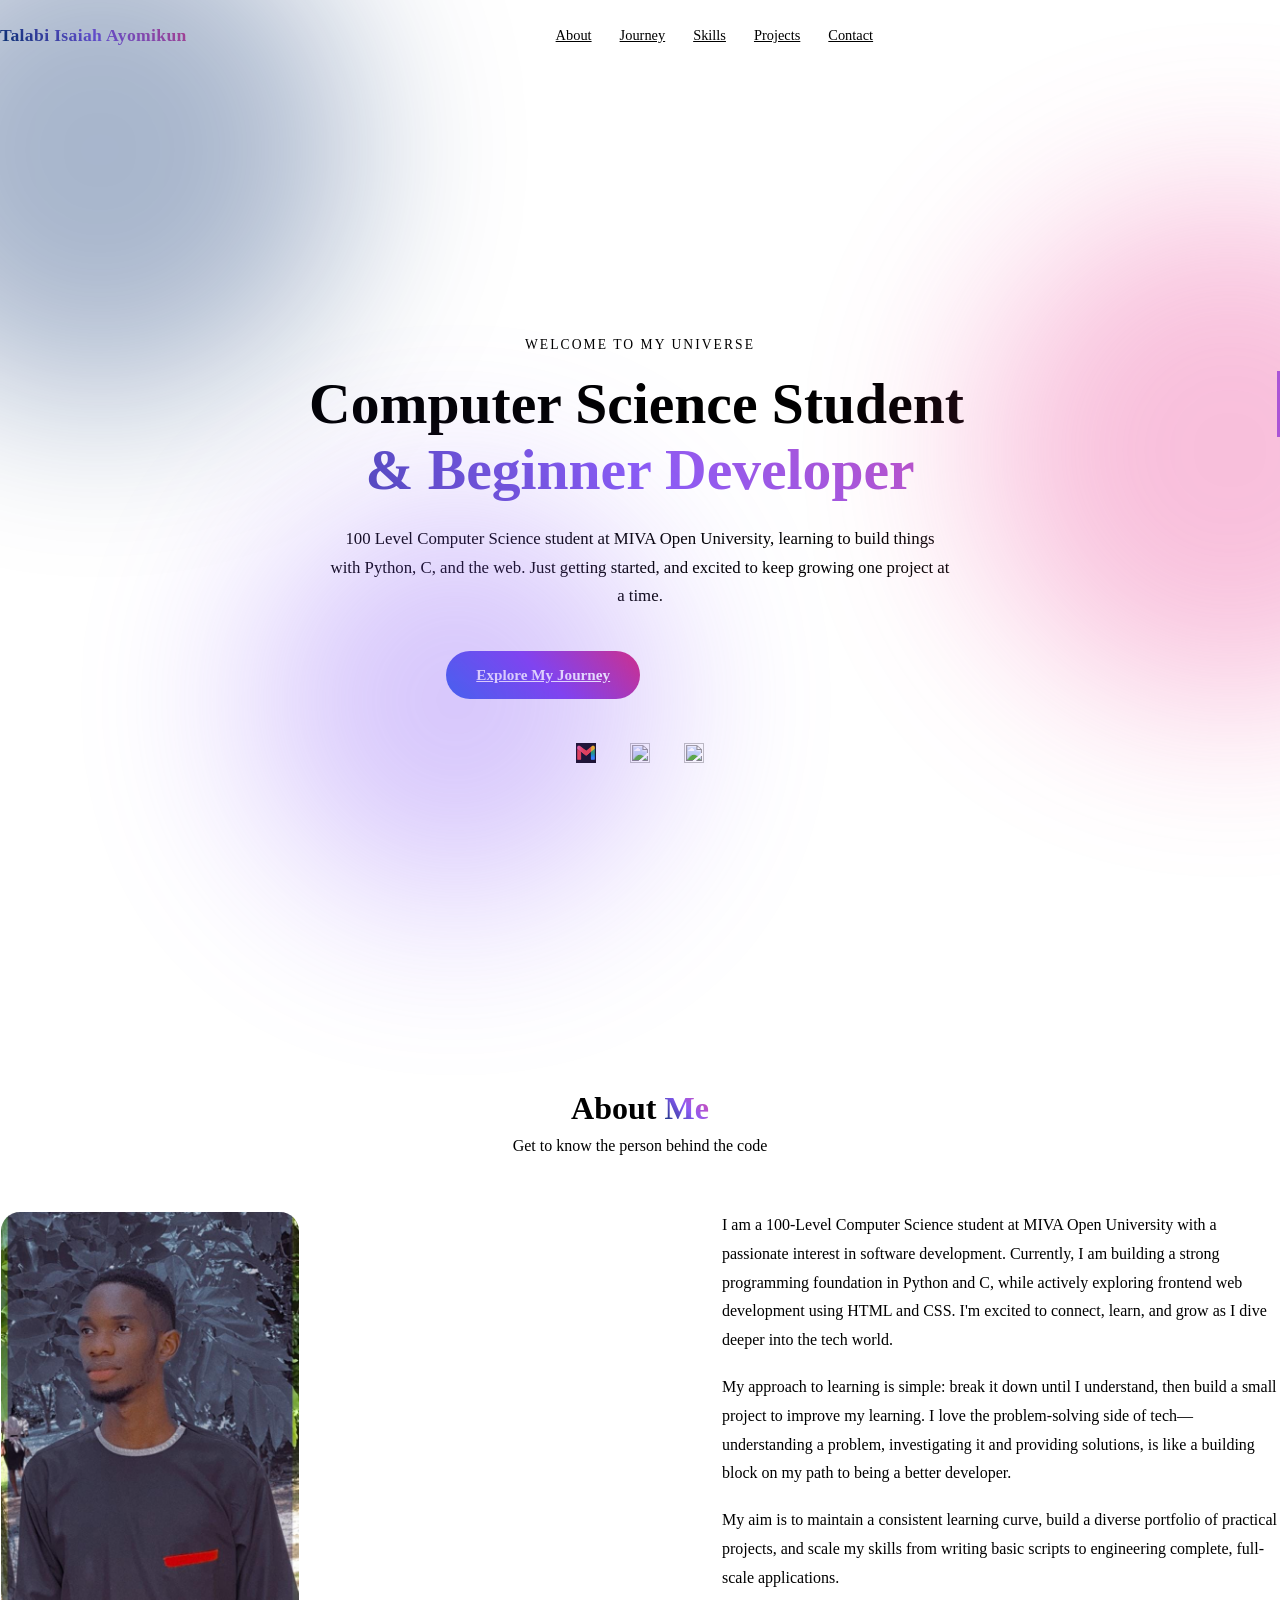
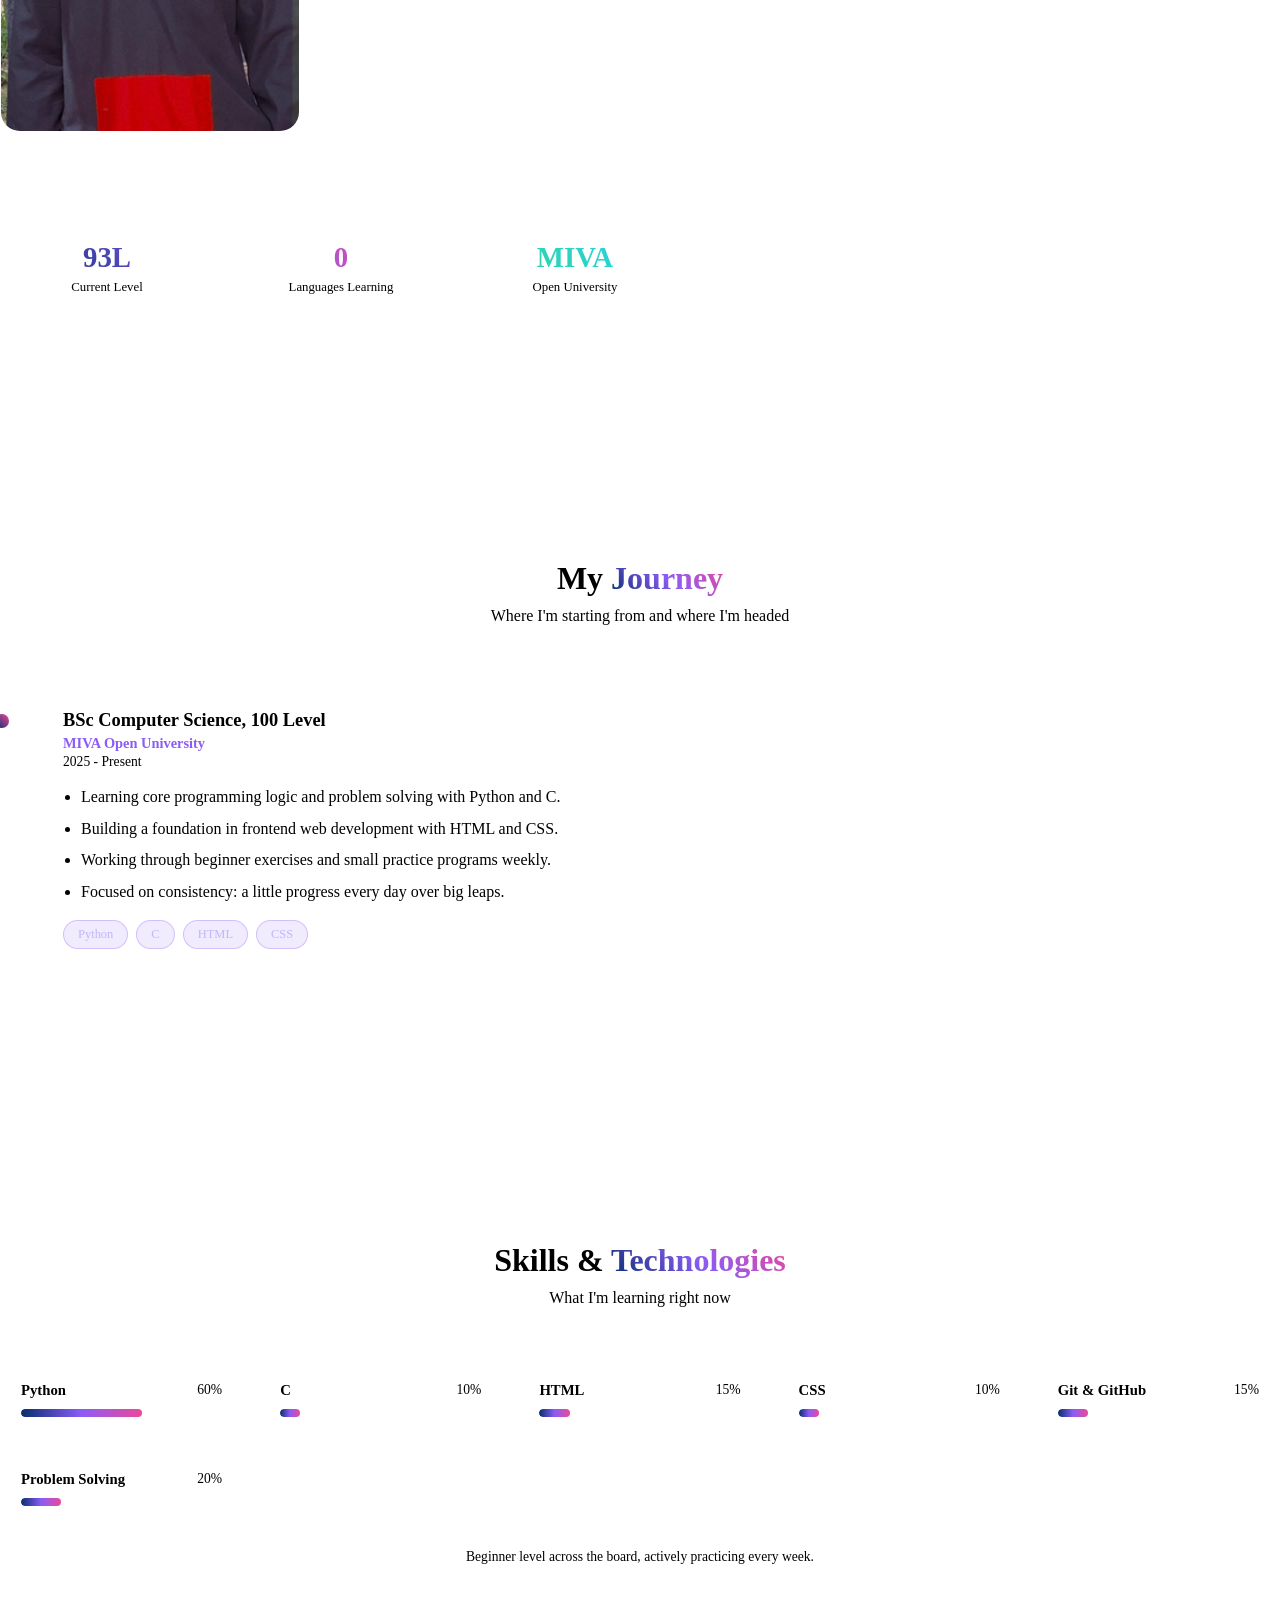
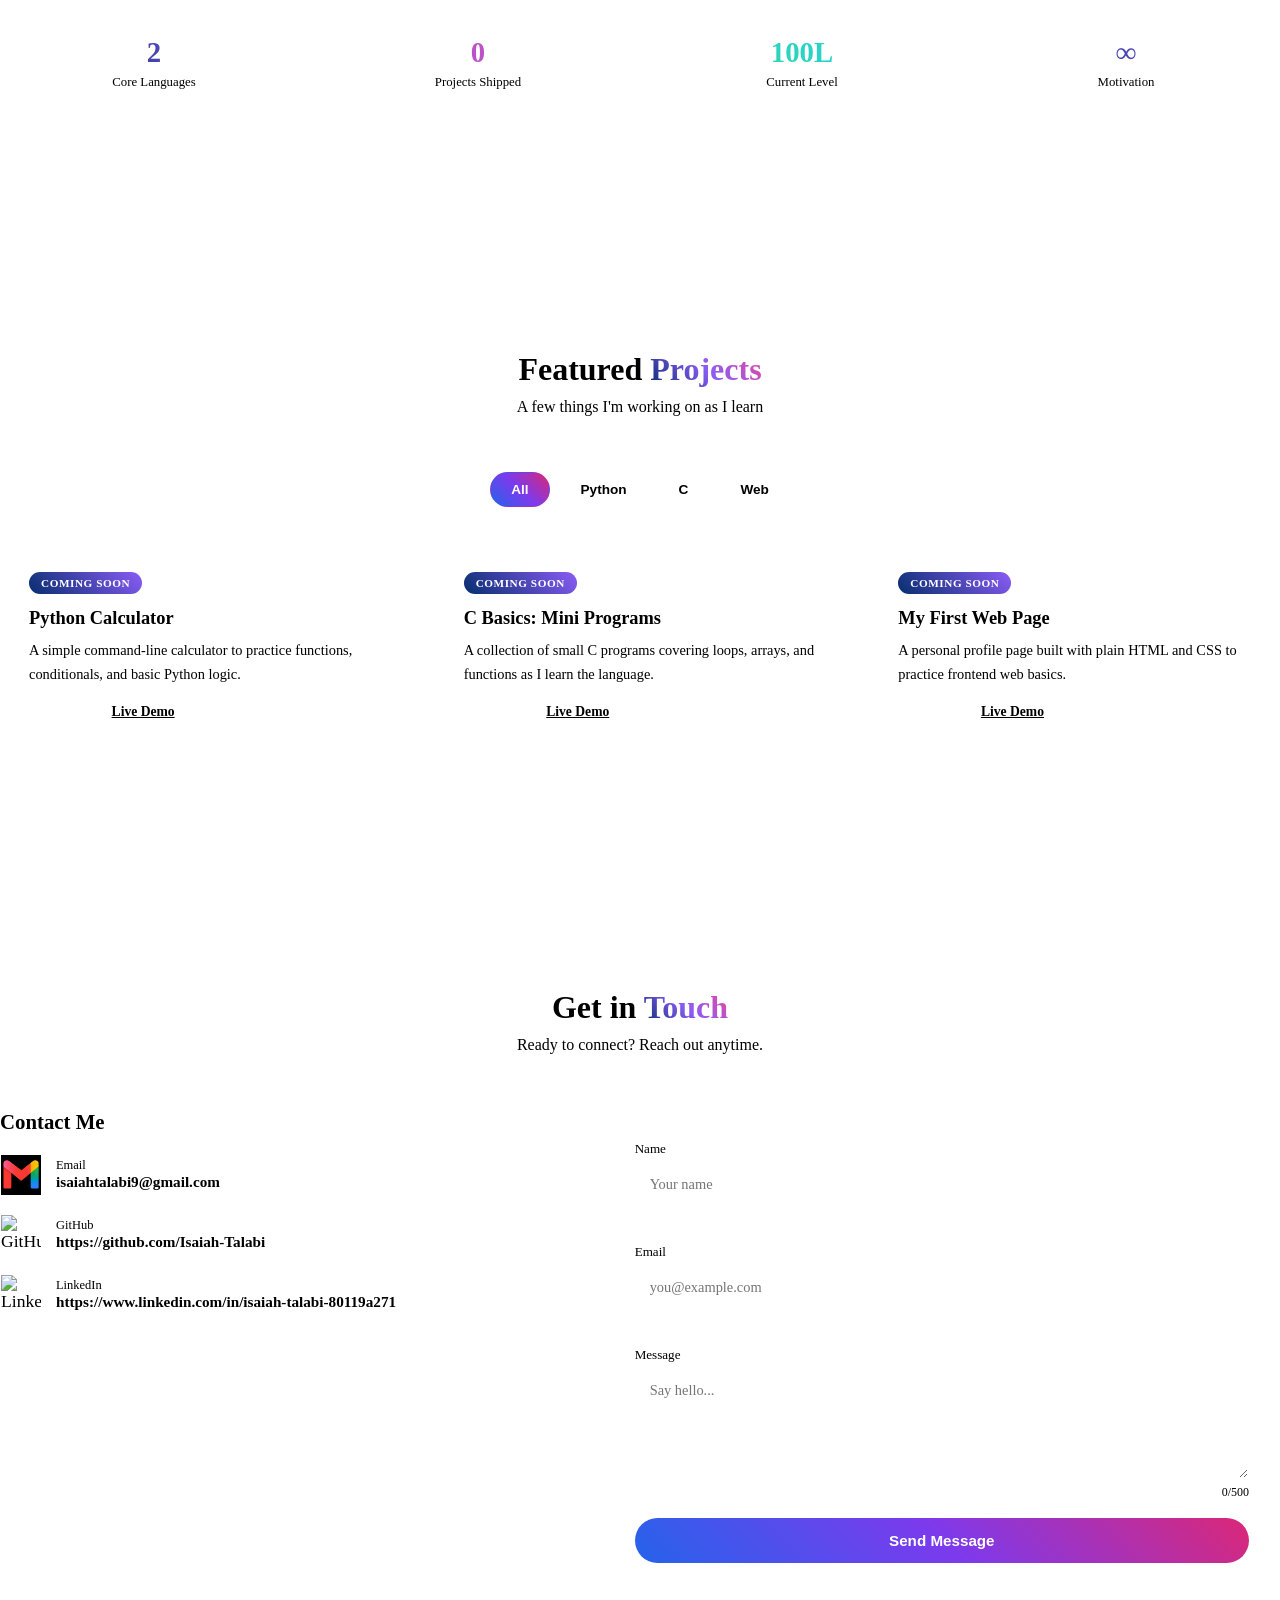
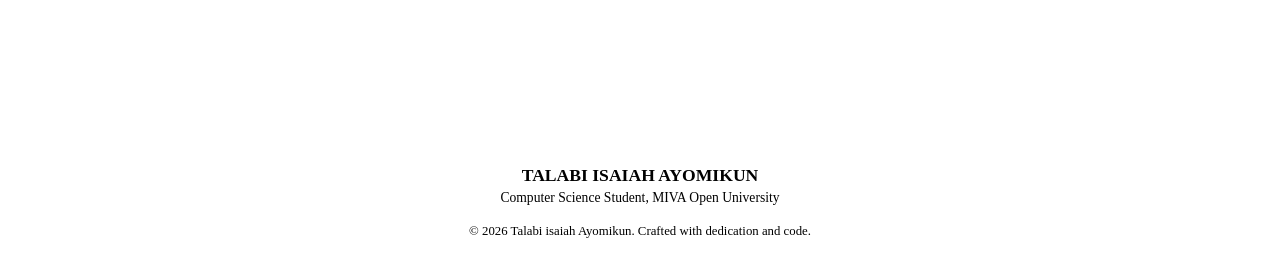
==== commit dd2c8be3: "update picture in html" ====
--- a/index.html
+++ b/index.html
@@ -95,7 +95,7 @@
     <p class="sec-sub reveal">Get to know the person behind the code</p>
     <div class="about-grid">
       <div class="about-image reveal">
-        <img src="image/me.jpg" alt="Michael Ouyang" width="300">
+        <img src="image/my picture WhatsApp Image 2026-07-15 at 11.52.18 AM.jpeg" alt="Talabi Isaiah Ayomikun" width="300">
       </div>
       <div class="about-text reveal">
         <p>
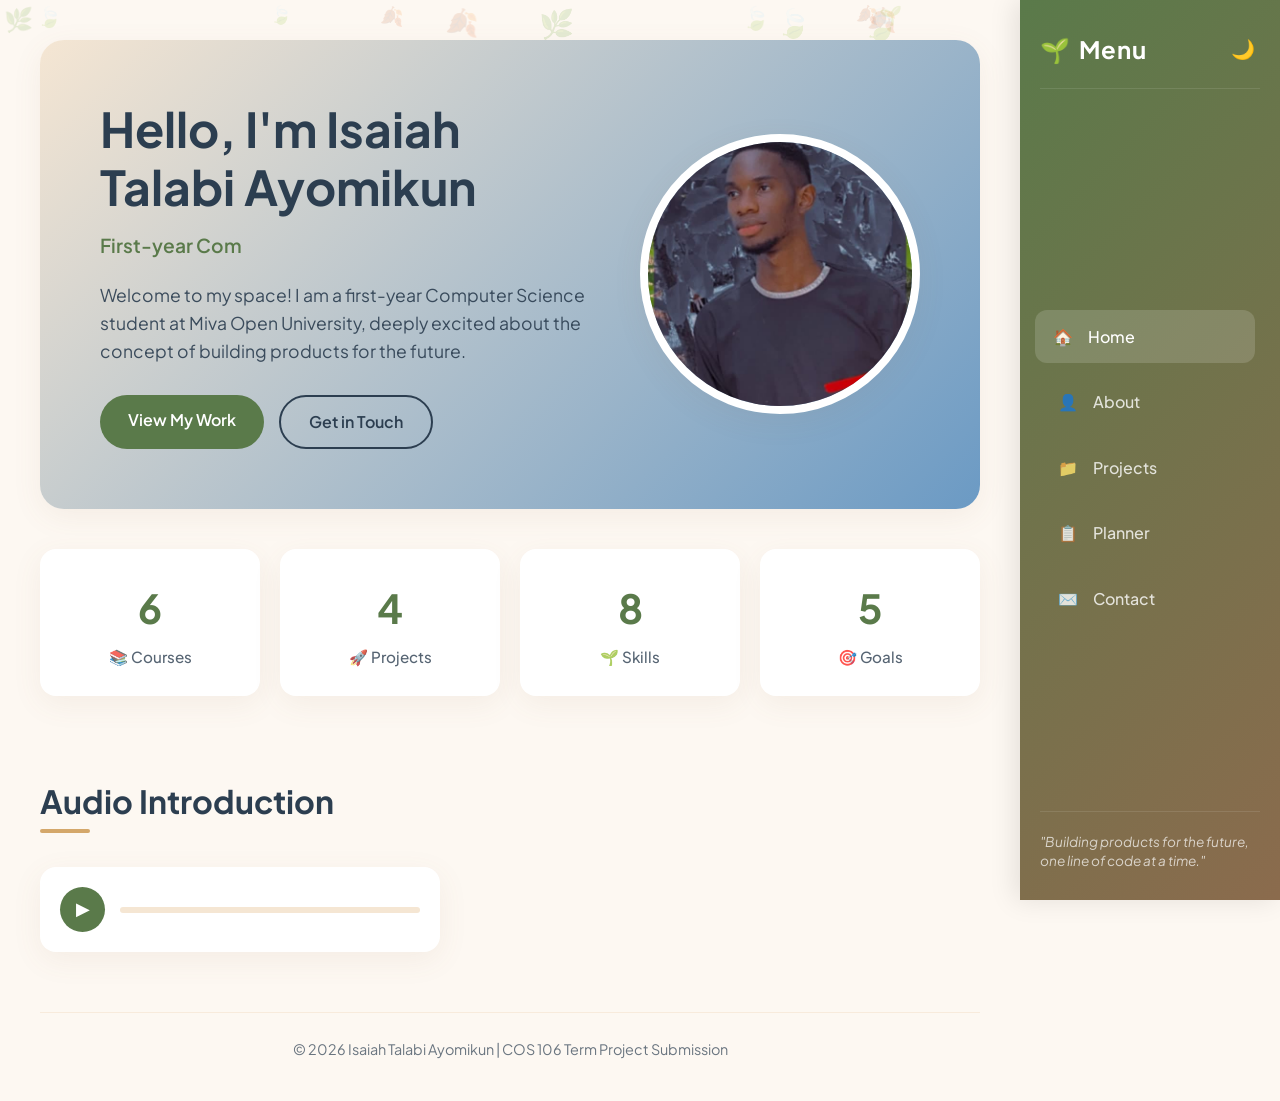
==== commit 47a1210e: "Updated my HTML, CSS and JS scripts/files to reflect the about me, academic planner contact and proj" ====
--- a/index.html
+++ b/index.html
@@ -1,361 +1,90 @@
 <!DOCTYPE html>
 <html lang="en">
 <head>
-<meta charset="UTF-8">
-<meta name="viewport" content="width=device-width, initial-scale=1.0">
-<title>Talabi Isaiah Ayomikun - Portfolio</title>
-<meta name="description" content="Talabi Isaiah Ayomikun, Computer Science student at MIVA Open University, learning Python, C and web development.">
-<link rel="preconnect" href="https://fonts.googleapis.com">
-<link rel="preconnect" href="https://fonts.gstatic.com" crossorigin>
-<link href="https://fonts.googleapis.com/css2?family=Inter:wght@400;500;600;700;800;900&display=swap" rel="stylesheet">
-<link rel="stylesheet" href="style.css">
+    <meta charset="UTF-8">
+    <meta name="viewport" content="width=device-width, initial-scale=1.0">
+    <title>Isaiah Talabi Ayomikun | Portfolio</title>
+    <link rel="stylesheet" href="styles/style.css">
 </head>
 <body>
+    <div class="leaves-container" id="leavesContainer"></div>
+    <button class="mobile-nav-toggle" id="mobileToggle">☰</button>
+    <button class="back-to-top" id="backToTop">🌿</button>
+    <div class="toast" id="toast"></div>
 
-<div class="progress-bar" id="scroll-progress"></div>
+    <div class="app-container">
+        <aside class="sidebar" id="sidebar">
+            <div class="sidebar-header">
+                <div class="logo">🌱 <span>Menu</span></div>
+                <button class="theme-toggle" id="themeToggle">🌙</button>
+            </div>
+            <nav>
+                <ul class="nav-links">
+                    <li class="active"><a href="index.html"><span>🏠</span> <span>Home</span></a></li>
+                    <li><a href="about.html"><span>👤</span> <span>About</span></a></li>
+                    <li><a href="projects.html"><span>📁</span> <span>Projects</span></a></li>
+                    <li><a href="planner.html"><span>📋</span> <span>Planner</span></a></li>
+                    <li><a href="contact.html"><span>✉️</span> <span>Contact</span></a></li>
+                </ul>
+            </nav>
+            <div class="sidebar-footer">
+                "Building products for the future, one line of code at a time."
+            </div>
+        </aside>
 
-<nav id="navbar">
-  <div class="container">
-    <div class="logo"><span>Talabi Isaiah Ayomikun</span></div>
+        <main>
+            <section class="hero">
+                <div class="hero-content">
+                    <h1>Hello, I'm Isaiah Talabi Ayomikun</h1>
+                    <div class="typing-text" id="typingText"></div>
+                    <p>Welcome to my space! I am a first-year Computer Science student at Miva Open University, deeply excited about the concept of building products for the future.</p>
+                    <div class="cta-buttons">
+                        <a href="projects.html" class="btn btn-primary">View My Work</a>
+                        <a href="contact.html" class="btn btn-secondary">Get in Touch</a>
+                    </div>
+                </div>
+                <div class="profile-img-container">
+                    <img src="img/profile.jpeg" alt="Isaiah Talabi Ayomikun" class="profile-img">
+                </div>
+            </section>
 
-    <ul class="nav-links" id="nav-links">
-      <li><a href="#about" class="nav-link">About</a></li>
-      <li><a href="#journey" class="nav-link">Journey</a></li>
-      <li><a href="#skills" class="nav-link">Skills</a></li>
-      <li><a href="#projects" class="nav-link">Projects</a></li>
-      <li><a href="#contact" class="nav-link">Contact</a></li>
-    </ul>
+            <section class="stats-grid">
+                <div class="stat-card">
+                    <div class="stat-num">6</div>
+                    <div class="stat-label">📚 Courses</div>
+                </div>
+                <div class="stat-card">
+                    <div class="stat-num">4</div>
+                    <div class="stat-label">🚀 Projects</div>
+                </div>
+                <div class="stat-card">
+                    <div class="stat-num">8</div>
+                    <div class="stat-label">🌱 Skills</div>
+                </div>
+                <div class="stat-card">
+                    <div class="stat-num">5</div>
+                    <div class="stat-label">🎯 Goals</div>
+                </div>
+            </section>
 
-    <div class="nav-actions">
-      <button class="theme-toggle" id="theme-toggle" aria-label="Toggle dark and light mode" type="button">
-        <svg class="icon-sun" width="18" height="18" viewBox="0 0 24 24" fill="none" stroke="currentColor" stroke-width="2"><circle cx="12" cy="12" r="4"/><path d="M12 2v2M12 20v2M4.93 4.93l1.41 1.41M17.66 17.66l1.41 1.41M2 12h2M20 12h2M4.93 19.07l1.41-1.41M17.66 6.34l1.41-1.41"/></svg>
-        <svg class="icon-moon" width="18" height="18" viewBox="0 0 24 24" fill="none" stroke="currentColor" stroke-width="2"><path d="M21 12.79A9 9 0 1 1 11.21 3 7 7 0 0 0 21 12.79z"/></svg>
-      </button>
+           
+            <section>
+                <h2 class="section-title">Audio Introduction</h2>
+                <div class="custom-audio-player">
+                    <button class="audio-btn" id="audioBtn">▶</button>
+                    <div class="audio-progress" id="audioProgress">
+                        <div class="audio-progress-bar" id="audioProgressBar"></div>
+                    </div>
+                    <audio id="mainAudio" src="img/welcome.mp3"></audio>
+                </div>
+            </section>
 
-      <button class="hamburger" id="hamburger" aria-label="Toggle navigation menu" aria-expanded="false" type="button">
-        <span></span>
-        <span></span>
-        <span></span>
-      </button>
-    </div>
-  </div>
-
-  <div class="mobile-menu" id="mobile-menu">
-    <a href="#about" class="nav-link">About</a>
-    <a href="#journey" class="nav-link">Journey</a>
-    <a href="#skills" class="nav-link">Skills</a>
-    <a href="#projects" class="nav-link">Projects</a>
-    <a href="#contact" class="nav-link">Contact</a>
-  </div>
-</nav>
-
-<div class="glow" style="width:500px;height:500px;top:-100px;left:-150px;background:var(--blue);"></div>
-<div class="glow" style="width:500px;height:500px;top:200px;right:-200px;background:var(--pink);"></div>
-<div class="glow" style="width:400px;height:400px;bottom:0;left:20%;background:var(--purple);"></div>
-
-<div class="particles" id="particles"></div>
-
-<header class="hero" id="top">
-  <div class="container hero-inner">
-    <div class="eyebrow">Welcome to my universe</div>
-    <h1 class="hero-title">
-      <span id="typing-target">Computer Science Student</span>
-      <span class="gradient-text">&amp; Beginner Developer</span>
-    </h1>
-    <p class="lede">
-      100 Level Computer Science student at MIVA Open University, learning to build things
-      with Python, C, and the web. Just getting started, and excited to keep growing one
-      project at a time.
-    </p>
-    <div class="btn-row">
-      <a href="#projects" class="btn btn-primary">Explore My Journey</a>
-      <a href="resume.pdf" class="btn btn-secondary" download>
-        <svg width="16" height="16" viewBox="0 0 24 24" fill="none" stroke="currentColor" stroke-width="2"><path d="M12 3v12M6 11l6 6 6-6M5 21h14"/></svg>
-        Download CV
-      </a>
+            <footer>
+                <p>&copy; 2026 Isaiah Talabi Ayomikun | COS 106 Term Project Submission</p>
+            </footer>
+        </main>
     </div>
 
-    <div class="social-icons">
-      <a href="mailto:your.email@example.com" aria-label="Email" class="social-ico">
-        <img src="image/gmail icon.png" alt="" width="20" height="20">
-      </a>
-      <a href="https://github.com/your-github-username" target="_blank" rel="noopener" aria-label="GitHub" class="social-ico">
-        <img src="image/Github.png" alt="" width="20" height="20">
-      </a>
-      <a href="https://linkedin.com/in/your-linkedin-username" target="_blank" rel="noopener" aria-label="LinkedIn" class="social-ico">
-        <img src="image/Linkedin_icon.png" alt="" width="20" height="20">
-      </a>
-    </div>
-  </div>
-</header>
-
-<section id="about">
-  <div class="container">
-    <h2 class="sec-eyebrow reveal">About <span class="accent">Me</span></h2>
-    <p class="sec-sub reveal">Get to know the person behind the code</p>
-    <div class="about-grid">
-      <div class="about-image reveal">
-        <img src="image/my picture WhatsApp Image 2026-07-15 at 11.52.18 AM.jpeg" alt="Talabi Isaiah Ayomikun" width="300">
-      </div>
-      <div class="about-text reveal">
-        <p>
-          I am a 100-Level Computer Science student at MIVA Open University with a passionate 
-          interest in software development. Currently, I am building a strong programming 
-          foundation in Python and C, while actively exploring frontend web development 
-          using HTML and CSS. I'm excited to connect, learn, and grow as I dive deeper 
-          into the tech world.
-        </p>
-        <p>
-          My approach to learning is simple: break it down until I understand, then build a small 
-          project to improve my learning. I love the problem-solving side of tech—understanding 
-          a problem, investigating it and providing solutions, is like a building block on my 
-          path to being a better developer.
-        </p>
-        <p>
-          My aim is to maintain a consistent learning curve, build a diverse portfolio of practical 
-          projects, and scale my skills from writing basic scripts to engineering complete, 
-          full-scale applications.
-        </p>
-      </div>
-      <div class="stats-row reveal" style="align-self:start;">
-        <div class="stat">
-          <div class="num" data-count="100" data-suffix="L">0</div>
-          <div class="label">Current Level</div>
-        </div>
-        <div class="stat">
-          <div class="num" data-count="3">0</div>
-          <div class="label">Languages Learning</div>
-        </div>
-        <div class="stat">
-          <div class="num" data-static="MIVA">MIVA</div>
-          <div class="label">Open University</div>
-        </div>
-      </div>
-    </div>
-  </div>
-</section>
-
-<section id="journey">
-  <div class="container">
-    <h2 class="sec-eyebrow reveal">My <span class="accent">Journey</span></h2>
-    <p class="sec-sub reveal">Where I'm starting from and where I'm headed</p>
-    <div class="timeline">
-      <div class="timeline-item reveal">
-        <h3>BSc Computer Science, 100 Level</h3>
-        <div class="org">MIVA Open University</div>
-        <div class="date">2025 - Present</div>
-        <ul>
-          <li>Learning core programming logic and problem solving with Python and C.</li>
-          <li>Building a foundation in frontend web development with HTML and CSS.</li>
-          <li>Working through beginner exercises and small practice programs weekly.</li>
-          <li>Focused on consistency: a little progress every day over big leaps.</li>
-        </ul>
-        <div class="tag-row">
-          <span class="tag">Python</span>
-          <span class="tag">C</span>
-          <span class="tag">HTML</span>
-          <span class="tag">CSS</span>
-        </div>
-      </div>
-    </div>
-  </div>
-</section>
-
-<section id="skills">
-  <div class="container">
-    <h2 class="sec-eyebrow reveal">Skills &amp; <span class="accent">Technologies</span></h2>
-    <p class="sec-sub reveal">What I'm learning right now</p>
-
-    <div class="skills-grid">
-      <div class="skill-card reveal">
-        <div class="skill-top">
-          <span class="skill-name">Python</span>
-          <span class="skill-pct">60%</span>
-        </div>
-        <div class="progress-track"><div class="progress-fill" data-width="60"></div></div>
-      </div>
-      <div class="skill-card reveal">
-        <div class="skill-top">
-          <span class="skill-name">C</span>
-          <span class="skill-pct">10%</span>
-        </div>
-        <div class="progress-track"><div class="progress-fill" data-width="10"></div></div>
-      </div>
-      <div class="skill-card reveal">
-        <div class="skill-top">
-          <span class="skill-name">HTML</span>
-          <span class="skill-pct">15%</span>
-        </div>
-        <div class="progress-track"><div class="progress-fill" data-width="15"></div></div>
-      </div>
-      <div class="skill-card reveal">
-        <div class="skill-top">
-          <span class="skill-name">CSS</span>
-          <span class="skill-pct">10%</span>
-        </div>
-        <div class="progress-track"><div class="progress-fill" data-width="10"></div></div>
-      </div>
-      <div class="skill-card reveal">
-        <div class="skill-top">
-          <span class="skill-name">Git &amp; GitHub</span>
-          <span class="skill-pct">15%</span>
-        </div>
-        <div class="progress-track"><div class="progress-fill" data-width="15"></div></div>
-      </div>
-      <div class="skill-card reveal">
-        <div class="skill-top">
-          <span class="skill-name">Problem Solving</span>
-          <span class="skill-pct">20%</span>
-        </div>
-        <div class="progress-track"><div class="progress-fill" data-width="20"></div></div>
-      </div>
-    </div>
-
-    <p class="skill-note reveal">Beginner level across the board, actively practicing every week.</p>
-
-    <div class="skills-stats">
-      <div class="stat reveal"><div class="num" data-count="3">0</div><div class="label">Core Languages</div></div>
-      <div class="stat reveal"><div class="num" data-count="0">0</div><div class="label">Projects Shipped</div></div>
-      <div class="stat reveal"><div class="num" data-static="100L">100L</div><div class="label">Current Level</div></div>
-      <div class="stat reveal"><div class="num" data-static="&infin;">&infin;</div><div class="label">Motivation</div></div>
-    </div>
-  </div>
-</section>
-
-<section id="projects">
-  <div class="container">
-    <h2 class="sec-eyebrow reveal">Featured <span class="accent">Projects</span></h2>
-    <p class="sec-sub reveal">A few things I'm working on as I learn</p>
-
-    <div class="filter-row reveal">
-      <button class="filter-btn active" data-filter="all" type="button">All</button>
-      <button class="filter-btn" data-filter="python" type="button">Python</button>
-      <button class="filter-btn" data-filter="c" type="button">C</button>
-      <button class="filter-btn" data-filter="web" type="button">Web</button>
-    </div>
-
-    <div class="projects-grid">
-      <div class="project-card reveal" data-category="python">
-        <span class="badge-soon">Coming Soon</span>
-        <h3>Python Calculator</h3>
-        <p>A simple command-line calculator to practice functions, conditionals, and basic Python logic.</p>
-        <div class="card-links">
-          <a href="#" class="card-link">
-            <img src="image/Github.png" alt="" width="16" height="16"> GitHub
-          </a>
-          <a href="#" class="card-link card-link-muted">Live Demo</a>
-        </div>
-      </div>
-      <div class="project-card reveal" data-category="c">
-        <span class="badge-soon">Coming Soon</span>
-        <h3>C Basics: Mini Programs</h3>
-        <p>A collection of small C programs covering loops, arrays, and functions as I learn the language.</p>
-        <div class="card-links">
-          <a href="#" class="card-link">
-            <img src="image/Github.png" alt="" width="16" height="16"> GitHub
-          </a>
-          <a href="#" class="card-link card-link-muted">Live Demo</a>
-        </div>
-      </div>
-      <div class="project-card reveal" data-category="web">
-        <span class="badge-soon">Coming Soon</span>
-        <h3>My First Web Page</h3>
-        <p>A personal profile page built with plain HTML and CSS to practice frontend web basics.</p>
-        <div class="card-links">
-          <a href="#" class="card-link">
-            <img src="image/Github.png" alt="" width="16" height="16"> GitHub
-          </a>
-          <a href="#" class="card-link card-link-muted">Live Demo</a>
-        </div>
-      </div>
-    </div>
-
-    <p class="no-results" id="no-results" hidden>No projects in this category yet, check back soon.</p>
-  </div>
-</section>
-
-<section id="contact">
-  <div class="container">
-    <h2 class="sec-eyebrow reveal">Get in <span class="accent">Touch</span></h2>
-    <p class="sec-sub reveal">Ready to connect? Reach out anytime.</p>
-    <div class="contact-wrap">
-      <div class="contact-info reveal">
-        <h3>Contact Me</h3>
-        <div class="contact-item">
-          <div class="ico">
-            <img src="image/gmail icon.png" alt="Email Icon" width="40" height="40">
-          </div>
-          <div>
-            <div class="lbl">Email</div>
-            <div class="val">isaiahtalabi9@gmail.com</div>
-          </div>
-        </div>
-        <div class="contact-item">
-          <div class="ico">
-            <img src="image/Github.png" alt="GitHub Icon" width="40" height="40">
-          </div>
-          <div>
-            <div class="lbl">GitHub</div>
-            <div class="val">https://github.com/Isaiah-Talabi</div>
-          </div>
-        </div>
-        <div class="contact-item">
-          <div class="ico">
-            <img src="image/Linkedin_icon.png" alt="LinkedIn Icon" width="40" height="40">
-          </div>
-          <div>
-            <div class="lbl">LinkedIn</div>
-            <div class="val">https://www.linkedin.com/in/isaiah-talabi-80119a271</div>
-          </div>
-        </div>
-      </div>
-
-      <form id="contact-form" class="reveal" novalidate>
-        <div class="field">
-          <label for="name">Name</label>
-          <input type="text" id="name" name="name" placeholder="Your name" autocomplete="name">
-          <span class="field-error" id="name-error"></span>
-        </div>
-
-        <div class="field">
-          <label for="email">Email</label>
-          <input type="email" id="email" name="email" placeholder="you@example.com" autocomplete="email">
-          <span class="field-error" id="email-error"></span>
-        </div>
-
-        <div class="field">
-          <label for="message">Message</label>
-          <textarea id="message" name="message" maxlength="500" placeholder="Say hello..."></textarea>
-          <div class="field-footer">
-            <span class="field-error" id="message-error"></span>
-            <span class="char-counter"><span id="char-count">0</span>/500</span>
-          </div>
-        </div>
-
-        <button type="submit" class="btn btn-primary btn-submit" id="submit-btn" style="justify-content:center;">
-          <span class="btn-label">Send Message</span>
-          <span class="btn-spinner" hidden></span>
-        </button>
-      </form>
-    </div>
-  </div>
-</section>
-
-<footer>
-  <div class="container">
-    <div class="f-name">TALABI ISAIAH AYOMIKUN</div>
-    <div class="f-role">Computer Science Student, MIVA Open University</div>
-    <div class="f-copy">© 2026 Talabi isaiah Ayomikun. Crafted with dedication and code.</div>
-  </div>
-</footer>
-
-<button class="back-to-top" id="back-to-top" aria-label="Back to top" type="button">
-  <svg width="18" height="18" viewBox="0 0 24 24" fill="none" stroke="currentColor" stroke-width="2.5"><path d="M12 19V5M5 12l7-7 7 7"/></svg>
-</button>
-
-<div class="toast-wrap" id="toast-wrap"></div>
-
-<script src="https://cdn.jsdelivr.net/npm/@emailjs/browser@4/dist/email.min.js"></script>
-<script src="script.js"></script>
+    <script src="scripts/main.js"></script>
 </body>
 </html>
--- a/styles/style.css
+++ b/styles/style.css
@@ -0,0 +1,1073 @@
+/* ============================================
+COS 106 - Introduction to Web Technologies
+TERM PROJECT SUBMISSION
+============================================
+Student Name: Isaiah Talabi Ayomikun
+Course: COS 106
+Semester: 2026
+Project Title: Portfolio & Academic Management Website
+
+REQUIREMENTS CHECKLIST:
+✅ 5 Pages (Home, About, Projects, Planner, Contact)
+✅ Semantic HTML Elements
+✅ Forms with Validation
+✅ Tables
+✅ Images
+✅ Hyperlinks
+✅ Lists
+✅ Multimedia (Audio)
+✅ External CSS
+✅ Responsive Design
+✅ Flexbox & CSS Grid
+✅ Navigation Styling
+✅ Animations/Transitions
+✅ Consistent Color Scheme
+✅ Mobile-Friendly
+✅ JavaScript Events
+✅ DOM Manipulation
+✅ Form Validation
+✅ Dynamic Content
+✅ Arrays & Functions
+✅ Task Management System
+✅ LocalStorage
+============================================ */
+
+@import url('https://fonts.googleapis.com/css2?family=Plus+Jakarta+Sans:wght@300;400;500;600;700&display=swap');
+
+:root {
+    --earth-brown: #8B6B4D;
+    --sky-blue: #6B9AC4;
+    --warm-sand: #F5E6D3;
+    --forest-green: #5A7A4A;
+    --golden-wheat: #D4A76A;
+    --deep-navy: #2C3E50;
+    --warm-white: #FDF8F2;
+    --card-bg: #FFFFFF;
+    --text-color: #2C3E50;
+    --shadow: 0 8px 30px rgba(139, 107, 77, 0.08);
+    --transition: all 0.3s cubic-bezier(0.4, 0, 0.2, 1);
+    --sidebar-width: 260px;
+}
+
+[data-theme="dark"] {
+    --warm-white: #1A1F16;
+    --card-bg: #252B20;
+    --text-color: #FDF8F2;
+    --warm-sand: #3D352E;
+    --shadow: 0 8px 30px rgba(0, 0, 0, 0.3);
+}
+
+* {
+    box-sizing: border-box;
+    margin: 0;
+    padding: 0;
+}
+
+body {
+    font-family: 'Plus Jakarta Sans', sans-serif;
+    background-color: var(--warm-white);
+    color: var(--text-color);
+    line-height: 1.6;
+    overflow-x: hidden;
+    transition: var(--transition);
+}
+
+::-webkit-scrollbar {
+    width: 10px;
+}
+::-webkit-scrollbar-track {
+    background: var(--warm-white);
+}
+::-webkit-scrollbar-thumb {
+    background: var(--earth-brown);
+    border-radius: 5px;
+}
+::-webkit-scrollbar-thumb:hover {
+    background: var(--forest-green);
+}
+
+.app-container {
+    display: flex;
+    flex-direction: row-reverse;
+    min-height: 100vh;
+    position: relative;
+}
+
+main {
+    flex: 1;
+    margin-right: var(--sidebar-width);
+    padding: 40px;
+    min-height: 100vh;
+    position: relative;
+    z-index: 1;
+}
+
+.sidebar {
+    position: fixed;
+    top: 0;
+    right: 0;
+    bottom: 0;
+    width: var(--sidebar-width);
+    background: linear-gradient(135deg, var(--forest-green), var(--earth-brown));
+    color: #FFFFFF;
+    display: flex;
+    flex-direction: column;
+    justify-content: space-between;
+    padding: 30px 20px;
+    z-index: 100;
+    box-shadow: -5px 0 25px rgba(0,0,0,0.1);
+    transition: var(--transition);
+}
+
+.sidebar-header {
+    display: flex;
+    align-items: center;
+    justify-content: space-between;
+    padding-bottom: 20px;
+    border-bottom: 1px solid rgba(255,255,255,0.1);
+}
+
+.logo {
+    font-size: 1.5rem;
+    font-weight: 700;
+    display: flex;
+    align-items: center;
+    gap: 8px;
+    letter-spacing: 1px;
+}
+
+.theme-toggle {
+    background: transparent;
+    border: none;
+    color: #FFFFFF;
+    font-size: 1.2rem;
+    cursor: pointer;
+    padding: 5px;
+    border-radius: 50%;
+    transition: var(--transition);
+}
+
+.theme-toggle:hover {
+    background: rgba(255,255,255,0.1);
+}
+
+.nav-links {
+    list-style: none;
+    display: flex;
+    flex-direction: column;
+    gap: 12px;
+    margin-top: 35px;
+}
+
+.nav-links a {
+    display: flex;
+    align-items: center;
+    gap: 15px;
+    color: rgba(255,255,255,0.8);
+    text-decoration: none;
+    padding: 14px 18px;
+    border-radius: 12px;
+    font-weight: 500;
+    transition: var(--transition);
+}
+
+.nav-links a:hover, .nav-links li.active a {
+    color: #FFFFFF;
+    background: rgba(255, 255, 255, 0.15);
+    transform: translateX(-5px);
+}
+
+.sidebar-footer {
+    padding-top: 20px;
+    border-top: 1px solid rgba(255,255,255,0.1);
+    font-size: 0.85rem;
+    font-style: italic;
+    color: rgba(255,255,255,0.7);
+    line-height: 1.4;
+}
+
+.mobile-nav-toggle {
+    display: none;
+    position: fixed;
+    top: 20px;
+    left: 20px;
+    z-index: 1000;
+    background: var(--forest-green);
+    color: white;
+    border: none;
+    padding: 12px;
+    border-radius: 50%;
+    cursor: pointer;
+    box-shadow: 0 4px 12px rgba(0,0,0,0.15);
+}
+
+.hero {
+    background: linear-gradient(135deg, var(--warm-sand), var(--sky-blue));
+    border-radius: 24px;
+    padding: 60px;
+    display: flex;
+    align-items: center;
+    justify-content: space-between;
+    gap: 40px;
+    margin-bottom: 40px;
+    box-shadow: var(--shadow);
+    color: var(--deep-navy);
+}
+
+.hero-content {
+    max-width: 60%;
+}
+
+.hero h1 {
+    font-size: 3rem;
+    margin-bottom: 15px;
+    line-height: 1.2;
+}
+
+.typing-text {
+    font-size: 1.2rem;
+    font-weight: 600;
+    color: var(--forest-green);
+    margin-bottom: 20px;
+    min-height: 30px;
+}
+
+.hero p {
+    font-size: 1.1rem;
+    margin-bottom: 30px;
+    opacity: 0.9;
+}
+
+.cta-buttons {
+    display: flex;
+    gap: 15px;
+}
+
+.btn {
+    display: inline-block;
+    padding: 12px 28px;
+    border-radius: 30px;
+    font-weight: 600;
+    text-decoration: none;
+    transition: var(--transition);
+    cursor: pointer;
+    border: none;
+}
+
+.btn-primary {
+    background: var(--forest-green);
+    color: white;
+}
+
+.btn-primary:hover {
+    background: var(--earth-brown);
+    transform: translateY(-2px);
+}
+
+.btn-secondary {
+    background: transparent;
+    color: var(--deep-navy);
+    border: 2px solid var(--deep-navy);
+}
+
+.btn-secondary:hover {
+    background: var(--deep-navy);
+    color: white;
+    transform: translateY(-2px);
+}
+
+.profile-img-container {
+    position: relative;
+    width: 280px;
+    height: 280px;
+}
+
+.profile-img {
+    width: 100%;
+    height: 100%;
+    border-radius: 50%;
+    object-fit: cover;
+    border: 8px solid white;
+    box-shadow: var(--shadow);
+    animation: pulse 4s infinite ease-in-out;
+}
+
+@keyframes pulse {
+    0% { transform: scale(1); box-shadow: 0 0 0 0 rgba(90, 122, 74, 0.4); }
+    70% { transform: scale(1.03); box-shadow: 0 0 0 15px rgba(90, 122, 74, 0); }
+    100% { transform: scale(1); box-shadow: 0 0 0 0 rgba(90, 122, 74, 0); }
+}
+
+.section-title {
+    font-size: 2rem;
+    margin: 40px 0 20px 0;
+    position: relative;
+    display: inline-block;
+    color: var(--text-color);
+}
+
+.section-title::after {
+    content: '';
+    position: absolute;
+    bottom: -6px;
+    left: 0;
+    width: 50px;
+    height: 4px;
+    background: var(--golden-wheat);
+    border-radius: 2px;
+}
+
+.stats-grid {
+    display: grid;
+    grid-template-columns: repeat(4, 1fr);
+    gap: 20px;
+    margin-bottom: 40px;
+}
+
+.stat-card {
+    background: var(--card-bg);
+    padding: 25px;
+    border-radius: 16px;
+    text-align: center;
+    box-shadow: var(--shadow);
+    border: 2px solid transparent;
+    transition: var(--transition);
+}
+
+.stat-card:hover {
+    transform: translateY(-5px);
+    border-color: var(--earth-brown);
+}
+
+.stat-num {
+    font-size: 2.5rem;
+    font-weight: 700;
+    color: var(--forest-green);
+    margin-bottom: 5px;
+}
+
+.stat-label {
+    font-size: 0.95rem;
+    font-weight: 500;
+    color: var(--text-color);
+    opacity: 0.8;
+}
+
+.card-gradient-border {
+    position: relative;
+    background: var(--card-bg);
+    border-radius: 20px;
+    padding: 30px;
+    box-shadow: var(--shadow);
+    z-index: 1;
+}
+
+.card-gradient-border::before {
+    content: '';
+    position: absolute;
+    top: -2px; left: -2px; right: -2px; bottom: -2px;
+    background: linear-gradient(45deg, var(--earth-brown), var(--golden-wheat));
+    border-radius: 22px;
+    z-index: -1;
+    opacity: 0.4;
+    transition: var(--transition);
+}
+
+.card-gradient-border:hover::before {
+    opacity: 1;
+}
+
+.table-wrapper {
+    overflow-x: auto;
+    margin-top: 15px;
+}
+
+table {
+    width: 100%;
+    border-collapse: collapse;
+    text-align: left;
+}
+
+th, td {
+    padding: 16px 20px;
+    border-bottom: 1px solid var(--warm-sand);
+}
+
+th {
+    background-color: var(--warm-sand);
+    color: var(--deep-navy);
+    font-weight: 600;
+}
+
+td {
+    color: var(--text-color);
+}
+
+.status-badge {
+    padding: 6px 14px;
+    border-radius: 20px;
+    font-size: 0.85rem;
+    font-weight: 600;
+    background: rgba(212, 167, 106, 0.2);
+    color: #b07e38;
+}
+
+.badges-container {
+    display: flex;
+    flex-wrap: wrap;
+    gap: 15px;
+    margin-top: 15px;
+}
+
+.badge {
+    background: var(--card-bg);
+    padding: 12px 24px;
+    border-radius: 30px;
+    box-shadow: var(--shadow);
+    display: flex;
+    align-items: center;
+    gap: 10px;
+    font-weight: 500;
+    border: 1px solid rgba(139, 107, 77, 0.15);
+}
+
+.custom-audio-player {
+    background: var(--card-bg);
+    padding: 20px;
+    border-radius: 16px;
+    box-shadow: var(--shadow);
+    max-width: 400px;
+    margin-top: 20px;
+    display: flex;
+    align-items: center;
+    gap: 15px;
+}
+
+.audio-btn {
+    background: var(--forest-green);
+    color: white;
+    border: none;
+    width: 45px;
+    height: 45px;
+    border-radius: 50%;
+    cursor: pointer;
+    font-size: 1.1rem;
+    display: flex;
+    align-items: center;
+    justify-content: center;
+}
+
+.audio-progress {
+    flex: 1;
+    height: 6px;
+    background: var(--warm-sand);
+    border-radius: 3px;
+    cursor: pointer;
+    position: relative;
+}
+
+.audio-progress-bar {
+    width: 0%;
+    height: 100%;
+    background: var(--forest-green);
+    border-radius: 3px;
+}
+
+.about-layout {
+    display: grid;
+    grid-template-columns: 3fr 2fr;
+    gap: 40px;
+}
+
+.bio-card, .skills-card {
+    background: var(--card-bg);
+    padding: 35px;
+    border-radius: 20px;
+    box-shadow: var(--shadow);
+}
+
+.bio-card p {
+    margin-bottom: 20px;
+    font-size: 1.05rem;
+}
+
+.skills-container {
+    display: flex;
+    flex-direction: column;
+    gap: 20px;
+}
+
+.skill-item {
+    width: 100%;
+}
+
+.skill-info {
+    display: flex;
+    justify-content: space-between;
+    margin-bottom: 8px;
+    font-weight: 600;
+}
+
+.skill-bar-bg {
+    width: 100%;
+    height: 100%;
+    background: var(--warm-sand);
+    height: 10px;
+    border-radius: 5px;
+    overflow: hidden;
+}
+
+.skill-bar-fill {
+    height: 100%;
+    background: linear-gradient(90deg, var(--sky-blue), var(--forest-green));
+    width: 0%;
+    transition: width 1.5s cubic-bezier(0.1, 1, 0.1, 1);
+}
+
+.timeline {
+    margin-top: 20px;
+    border-left: 3px solid var(--golden-wheat);
+    padding-left: 20px;
+}
+
+.timeline-item {
+    position: relative;
+    margin-bottom: 25px;
+}
+
+.timeline-item::before {
+    content: '';
+    position: absolute;
+    left: -28px;
+    top: 5px;
+    width: 12px;
+    height: 12px;
+    border-radius: 50%;
+    background: var(--earth-brown);
+    border: 3px solid var(--warm-white);
+}
+
+.cards-grid {
+    display: grid;
+    grid-template-columns: repeat(auto-fill, minmax(280px, 1fr));
+    gap: 25px;
+    margin-top: 20px;
+}
+
+.info-card {
+    background: var(--card-bg);
+    padding: 25px;
+    border-radius: 16px;
+    box-shadow: var(--shadow);
+    transition: var(--transition);
+}
+
+.info-card:hover {
+    transform: translateY(-5px);
+}
+
+.info-card h3 {
+    margin-bottom: 12px;
+    color: var(--forest-green);
+    display: flex;
+    align-items: center;
+    gap: 10px;
+}
+
+.quote-block {
+    background: linear-gradient(135deg, rgba(139, 107, 77, 0.1), rgba(212, 167, 106, 0.1));
+    border-left: 6px solid var(--earth-brown);
+    padding: 30px;
+    border-radius: 0 20px 20px 0;
+    margin: 40px 0;
+    font-size: 1.3rem;
+    font-style: italic;
+    color: var(--deep-navy);
+}
+
+.controls-row {
+    display: flex;
+    justify-content: space-between;
+    align-items: center;
+    gap: 20px;
+    margin-bottom: 30px;
+    flex-wrap: wrap;
+}
+
+.search-bar {
+    padding: 12px 20px;
+    border-radius: 30px;
+    border: 1px solid rgba(139, 107, 77, 0.3);
+    background: var(--card-bg);
+    color: var(--text-color);
+    width: 300px;
+    font-size: 0.95rem;
+}
+
+.filter-buttons {
+    display: flex;
+    gap: 10px;
+}
+
+.filter-btn {
+    padding: 10px 20px;
+    border-radius: 20px;
+    background: var(--card-bg);
+    border: 1px solid var(--warm-sand);
+    color: var(--text-color);
+    cursor: pointer;
+    font-weight: 500;
+    transition: var(--transition);
+}
+
+.filter-btn.active, .filter-btn:hover {
+    background: var(--forest-green);
+    color: white;
+    border-color: var(--forest-green);
+}
+
+.projects-grid {
+    display: grid;
+    grid-template-columns: repeat(3, 1fr);
+    gap: 30px;
+}
+
+.project-card {
+    background: var(--card-bg);
+    border-radius: 20px;
+    overflow: hidden;
+    box-shadow: var(--shadow);
+    transition: var(--transition);
+    display: flex;
+    flex-direction: column;
+}
+
+.project-card:hover {
+    transform: translateY(-8px);
+}
+
+.project-img {
+    height: 200px;
+    background: linear-gradient(135deg, var(--warm-sand), var(--sky-blue));
+    display: flex;
+    align-items: center;
+    justify-content: center;
+    font-size: 3rem;
+}
+
+.project-info {
+    padding: 25px;
+    flex: 1;
+    display: flex;
+    flex-direction: column;
+    justify-content: space-between;
+}
+
+.project-tags {
+    display: flex;
+    flex-wrap: wrap;
+    gap: 8px;
+    margin: 15px 0;
+}
+
+.tag {
+    font-size: 0.8rem;
+    padding: 4px 10px;
+    border-radius: 4px;
+    background: var(--warm-sand);
+    color: var(--deep-navy);
+    font-weight: 600;
+}
+
+.planner-dashboard {
+    display: grid;
+    grid-template-columns: 2fr 1fr;
+    gap: 30px;
+}
+
+.planner-main {
+    display: flex;
+    flex-direction: column;
+    gap: 30px;
+}
+
+.task-form-panel {
+    background: var(--card-bg);
+    padding: 25px;
+    border-radius: 20px;
+    box-shadow: var(--shadow);
+}
+
+.form-inline {
+    display: grid;
+    grid-template-columns: 2fr 1fr 1fr auto;
+    gap: 15px;
+    align-items: end;
+}
+
+.form-group {
+    display: flex;
+    flex-direction: column;
+    gap: 8px;
+}
+
+.form-group label {
+    font-size: 0.9rem;
+    font-weight: 600;
+    color: var(--text-color);
+}
+
+.form-control {
+    padding: 12px;
+    border-radius: 8px;
+    border: 1px solid rgba(139, 107, 77, 0.3);
+    background: var(--card-bg);
+    color: var(--text-color);
+    font-size: 0.95rem;
+}
+
+.task-list {
+    list-style: none;
+    display: flex;
+    flex-direction: column;
+    gap: 15px;
+}
+
+.task-item {
+    background: var(--card-bg);
+    padding: 18px 25px;
+    border-radius: 12px;
+    box-shadow: var(--shadow);
+    display: flex;
+    align-items: center;
+    justify-content: space-between;
+    transition: var(--transition);
+}
+
+.task-left {
+    display: flex;
+    align-items: center;
+    gap: 15px;
+}
+
+.task-checkbox {
+    width: 20px;
+    height: 20px;
+    accent-color: var(--forest-green);
+    cursor: pointer;
+}
+
+.task-text {
+    font-weight: 500;
+}
+
+.task-item.completed .task-text {
+    text-decoration: line-through;
+    opacity: 0.5;
+}
+
+.task-right {
+    display: flex;
+    align-items: center;
+    gap: 15px;
+}
+
+.priority-indicator {
+    padding: 4px 12px;
+    border-radius: 20px;
+    font-size: 0.8rem;
+    font-weight: 600;
+    text-transform: uppercase;
+}
+
+.priority-high { background: rgba(231, 76, 60, 0.15); color: #c0392b; }
+.priority-medium { background: rgba(230, 126, 34, 0.15); color: #d35400; }
+.priority-low { background: rgba(46, 204, 113, 0.15); color: #27ae60; }
+
+.task-date {
+    font-size: 0.85rem;
+    opacity: 0.7;
+}
+
+.delete-btn {
+    background: transparent;
+    border: none;
+    font-size: 1.2rem;
+    cursor: pointer;
+    padding: 5px;
+    transition: var(--transition);
+}
+
+.delete-btn:hover {
+    transform: scale(1.1);
+}
+
+.streak-card {
+    background: linear-gradient(135deg, var(--earth-brown), var(--golden-wheat));
+    color: white;
+    padding: 25px;
+    border-radius: 20px;
+    box-shadow: var(--shadow);
+    text-align: center;
+    margin-bottom: 25px;
+}
+
+.streak-counter {
+    font-size: 3rem;
+    font-weight: 700;
+    display: flex;
+    align-items: center;
+    justify-content: center;
+    gap: 10px;
+}
+
+.flame-icon {
+    animation: flicker 1.5s infinite alternate;
+}
+
+@keyframes flicker {
+    0% { transform: scale(1); opacity: 0.9; }
+    100% { transform: scale(1.1); opacity: 1; filter: drop-shadow(0 0 8px rgba(255,255,255,0.6)); }
+}
+
+.notepad-card {
+    background: var(--card-bg);
+    padding: 25px;
+    border-radius: 20px;
+    box-shadow: var(--shadow);
+}
+
+.notepad-textarea {
+    width: 100%;
+    height: 150px;
+    border: 1px solid rgba(139, 107, 77, 0.2);
+    border-radius: 8px;
+    padding: 12px;
+    resize: none;
+    background: var(--warm-white);
+    color: var(--text-color);
+    margin-bottom: 15px;
+    font-family: inherit;
+}
+
+.contact-layout {
+    display: grid;
+    grid-template-columns: 3fr 2fr;
+    gap: 40px;
+}
+
+.contact-form-panel {
+    background: var(--card-bg);
+    padding: 40px;
+    border-radius: 20px;
+    box-shadow: var(--shadow);
+}
+
+.vertical-form {
+    display: flex;
+    flex-direction: column;
+    gap: 20px;
+}
+
+.vertical-form .form-control {
+    width: 100%;
+}
+
+.vertical-form textarea.form-control {
+    height: 150px;
+    resize: none;
+}
+
+.form-control.valid {
+    border-color: #27ae60 !important;
+    box-shadow: 0 0 5px rgba(46, 204, 113, 0.2);
+}
+
+.form-control.invalid {
+    border-color: #c0392b !important;
+    box-shadow: 0 0 5px rgba(192, 41, 43, 0.2);
+}
+
+.error-message {
+    color: #c0392b;
+    font-size: 0.8rem;
+    margin-top: 4px;
+    display: none;
+}
+
+.contact-info-panel {
+    display: flex;
+    flex-direction: column;
+    gap: 30px;
+}
+
+.info-item-block {
+    background: var(--card-bg);
+    padding: 25px;
+    border-radius: 16px;
+    box-shadow: var(--shadow);
+    display: flex;
+    align-items: flex-start;
+    gap: 20px;
+}
+
+.info-icon {
+    font-size: 1.8rem;
+    color: var(--forest-green);
+}
+
+.social-links-grid {
+    display: flex;
+    gap: 15px;
+    margin-top: 10px;
+}
+
+.social-icon-btn {
+    width: 45px;
+    height: 45px;
+    border-radius: 50%;
+    background: var(--warm-sand);
+    color: var(--deep-navy);
+    display: flex;
+    align-items: center;
+    justify-content: center;
+    text-decoration: none;
+    font-weight: 600;
+    transition: var(--transition);
+}
+
+.social-icon-btn:hover {
+    background: var(--forest-green);
+    color: white;
+    transform: translateY(-3px);
+}
+
+footer {
+    margin-top: 60px;
+    padding-top: 25px;
+    border-top: 1px solid var(--warm-sand);
+    text-align: center;
+    font-size: 0.9rem;
+    opacity: 0.7;
+}
+
+.toast {
+    position: fixed;
+    bottom: -100px;
+    left: 40px;
+    background: var(--earth-brown);
+    color: white;
+    padding: 16px 32px;
+    border-radius: 30px;
+    box-shadow: 0 10px 30px rgba(0,0,0,0.2);
+    font-weight: 600;
+    z-index: 10000;
+    transition: transform 0.4s cubic-bezier(0.175, 0.885, 0.32, 1.275), opacity 0.4s;
+    opacity: 0;
+}
+
+.toast.show {
+    transform: translateY(-140px);
+    opacity: 1;
+}
+
+.back-to-top {
+    position: fixed;
+    bottom: 30px;
+    left: 30px;
+    width: 50px;
+    height: 50px;
+    background: var(--forest-green);
+    color: white;
+    border: none;
+    border-radius: 50%;
+    cursor: pointer;
+    box-shadow: 0 4px 15px rgba(0,0,0,0.2);
+    display: flex;
+    align-items: center;
+    justify-content: center;
+    font-size: 1.2rem;
+    z-index: 999;
+    opacity: 0;
+    visibility: hidden;
+    transition: var(--transition);
+}
+
+.back-to-top.visible {
+    opacity: 1;
+    visibility: visible;
+}
+
+.leaves-container {
+    position: fixed;
+    top: 0;
+    left: 0;
+    width: 100%;
+    height: 100%;
+    pointer-events: none;
+    z-index: 0;
+    overflow: hidden;
+}
+
+.leaf {
+    position: absolute;
+    color: rgba(90, 122, 74, 0.15);
+    font-size: 1.5rem;
+    animation: fall linear infinite;
+}
+
+@keyframes fall {
+    0% { transform: translateY(-50px) rotate(0deg); opacity: 0; }
+    10% { opacity: 1; }
+    90% { opacity: 1; }
+    100% { transform: translateY(105vh) rotate(360deg); opacity: 0; }
+}
+
+@media (max-width: 1024px) {
+    :root { --sidebar-width: 80px; }
+    .sidebar { padding: 30px 10px; align-items: center; }
+    .logo span, .sidebar-footer, .nav-links a span { display: none; }
+    .nav-links a { justify-content: center; padding: 14px; }
+    .hero { padding: 40px; }
+    .hero h1 { font-size: 2.2rem; }
+    .projects-grid { grid-template-columns: repeat(2, 1fr); }
+    .about-layout, .planner-dashboard, .contact-layout { grid-template-columns: 1fr; }
+}
+
+@media (max-width: 768px) {
+    :root { --sidebar-width: 0px; }
+    .sidebar {
+        transform: translateX(100%);
+        width: 260px;
+    }
+    .sidebar.active {
+        transform: translateX(0);
+    }
+    .sidebar.active .logo span, .sidebar.active .nav-links a span {
+        display: inline;
+    }
+    .mobile-nav-toggle { display: block; }
+    main { margin-right: 0; padding: 20px; padding-top: 80px; }
+    .hero { flex-direction: column-reverse; text-align: center; padding: 30px 20px; }
+    .hero-content { max-width: 100%; }
+    .cta-buttons { justify-content: center; }
+    .profile-img-container { width: 200px; height: 200px; }
+    .stats-grid { grid-template-columns: repeat(2, 1fr); }
+    .projects-grid { grid-template-columns: 1fr; }
+    .controls-row {
+        flex-direction: column;
+        align-items: stretch;
+    }
+    .search-bar {
+        width: 100%;
+    }
+    .filter-buttons {
+        width: 100%;
+        flex-wrap: wrap;
+    }
+    .filter-btn {
+        flex: 1 1 calc(50% - 10px);
+    }
+    .form-inline { grid-template-columns: 1fr; }
+    .form-inline .btn { width: 100%; }
+}
